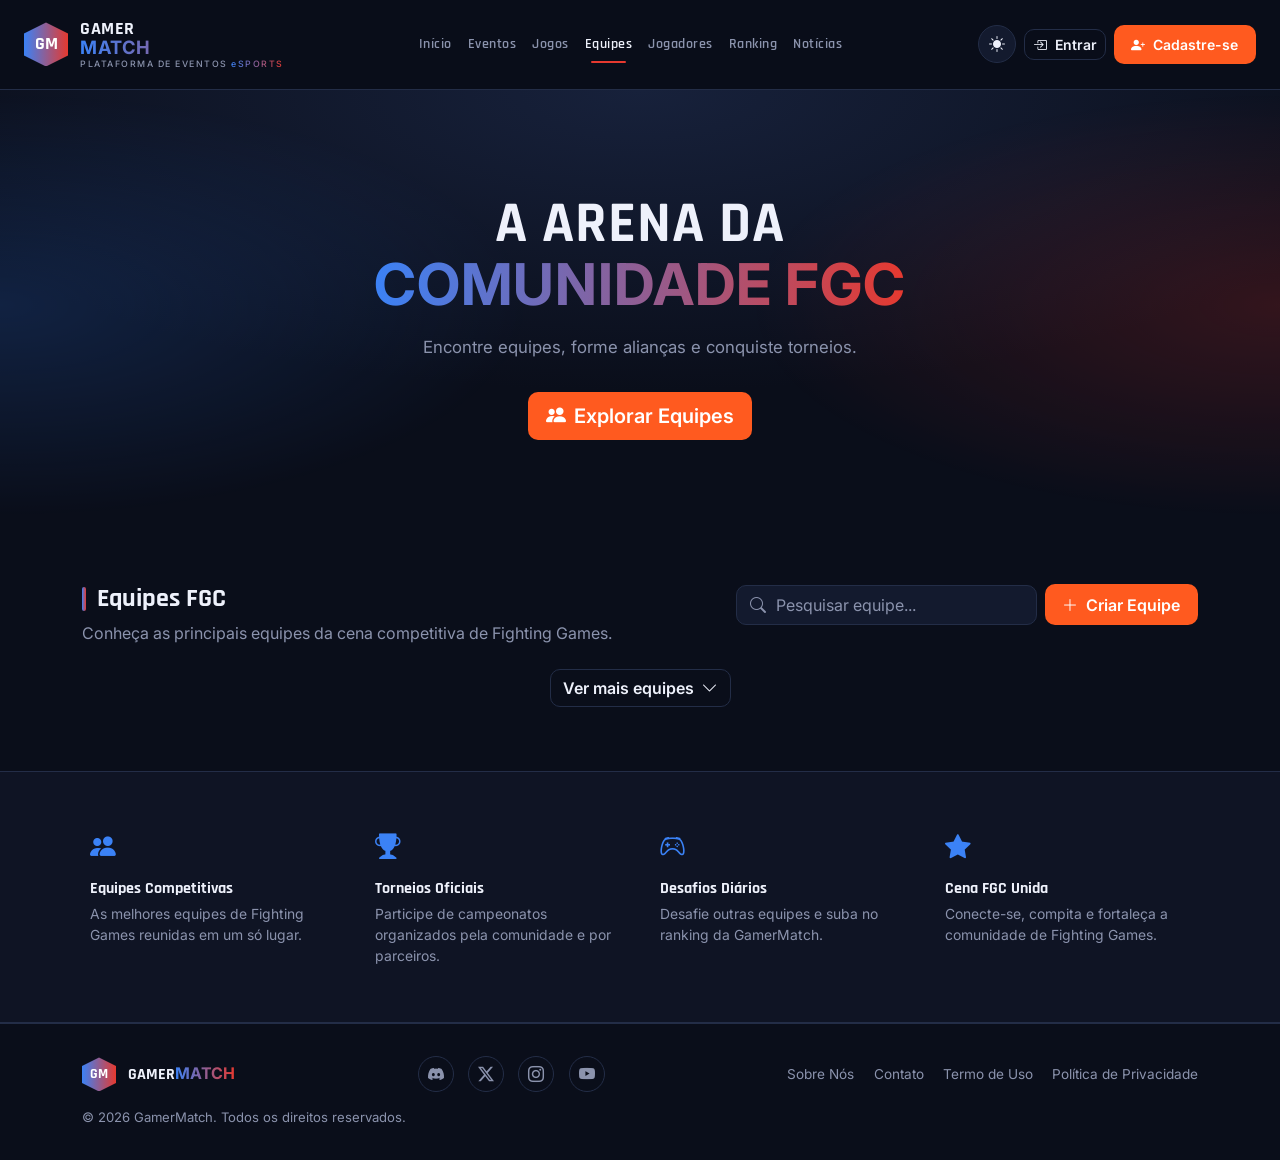
==== index.html @ 7242dcd4 "Segundo Commit" ====
<!DOCTYPE html>
<html lang="en">
<head>
    <meta charset="UTF-8">
    <meta name="viewport" content="width=device-width, initial-scale=1.0">
    <title>GamerMatch</title>
    <!-- Bootstrap 5 -->
    <link href="https://cdn.jsdelivr.net/npm/bootstrap@5.3.3/dist/css/bootstrap.min.css" rel="stylesheet">
    <!-- Bootstrap Icons -->
    <link rel="stylesheet" href="https://cdn.jsdelivr.net/npm/bootstrap-icons@1.11.3/font/bootstrap-icons.css">
    <!-- Google Fonts -->
    <link rel="preconnect" href="https://fonts.googleapis.com">
    <link href="https://fonts.googleapis.com/css2?family=Rajdhani:wght@500;600;700&family=Inter:wght@400;500;600&display=swap" rel="stylesheet">
    <!-- Fonte -->
    <link rel="preconnect" href="https://fonts.googleapis.com">
    <link href="https://fonts.googleapis.com/css2?family=Rajdhani:wght@500;600;700&family=Inter:wght@400;500;600&display=swap" rel="stylesheet">
    <!-- CSS -->
    <link rel="stylesheet" href="css/estilo.css">

</head>
<body>
    
    <!-- ===================== HEADER ===================== -->
  <header class="gm-header">
    <nav class="navbar navbar-expand-lg">
      <div class="container-fluid px-4">

        <a class="navbar-brand gm-brand" href="#">
          <span class="gm-logo">GM</span>
          <span class="gm-brand-text">
            GAMER<span class="text-accent">MATCH</span>
            <small>PLATAFORMA DE EVENTOS <span class="text-accent">eSPORTS</span></small>
          </span>
        </a>

        <button class="navbar-toggler" type="button" data-bs-toggle="collapse" data-bs-target="#gmNav" aria-controls="gmNav" aria-expanded="false" aria-label="Abrir menu">
          <i class="bi bi-list"></i>
        </button>

        <div class="collapse navbar-collapse" id="gmNav">
          <ul class="navbar-nav mx-auto gm-nav">
            <li class="nav-item"><a class="nav-link" href="#inicio">Início</a></li>
            <li class="nav-item"><a class="nav-link" href="#eventos">Eventos</a></li>
            <li class="nav-item"><a class="nav-link" href="#jogos">Jogos</a></li>
            <li class="nav-item"><a class="nav-link active" href="#equipes">Equipes</a></li>
            <li class="nav-item"><a class="nav-link" href="#jogadores">Jogadores</a></li>
            <li class="nav-item"><a class="nav-link" href="#ranking">Ranking</a></li>
            <li class="nav-item"><a class="nav-link" href="#noticias">Notícias</a></li>
          </ul>

          <div class="d-flex align-items-center gap-2 gm-actions">
            <button id="themeToggle" class="btn btn-icon" type="button" title="Alternar tema" aria-label="Alternar tema claro/escuro">
              <i class="bi bi-sun-fill"></i>
            </button>
            <a href="#" class="btn btn-outline-light btn-sm gm-btn-outline">
              <i class="bi bi-box-arrow-in-right"></i> Entrar
            </a>
            <a href="#" class="btn btn-sm gm-btn-primary">
              <i class="bi bi-person-plus-fill"></i> Cadastre-se
            </a>
          </div>
        </div>
      </div>
    </nav>
  </header>

  <!-- ===================== HERO ===================== -->
  <section class="gm-hero" id="inicio">
    <div class="gm-hero-bg">
      <div class="gm-hero-fighter gm-hero-fighter-left"></div>
      <div class="gm-hero-fighter gm-hero-fighter-right"></div>
    </div>
    <div class="container gm-hero-content text-center">
      <h1 class="gm-hero-title">
        A ARENA DA<br>
        <span class="text-accent">COMUNIDADE FGC</span>
      </h1>
      <p class="gm-hero-subtitle">Encontre equipes, forme alianças e conquiste torneios.</p>
      <a href="#equipes" class="btn gm-btn-primary btn-lg">
        <i class="bi bi-people-fill"></i> Explorar Equipes
      </a>
    </div>
  </section>

  <!-- ===================== EQUIPES ===================== -->
  <section class="gm-section" id="equipes">
    <div class="container">
      <div class="d-flex flex-wrap justify-content-between align-items-start gap-3 mb-4">
        <div>
          <h2 class="gm-section-title"><span class="gm-title-bar"></span>Equipes FGC</h2>
          <p class="gm-section-subtitle">Conheça as principais equipes da cena competitiva de Fighting Games.</p>
        </div>

        <div class="d-flex gap-2 gm-toolbar">
          <div class="gm-search">
            <i class="bi bi-search"></i>
            <input type="text" id="teamSearch" class="form-control" placeholder="Pesquisar equipe...">
          </div>
          <button class="btn gm-btn-primary text-nowrap" type="button" data-bs-toggle="modal" data-bs-target="#criarEquipeModal">
            <i class="bi bi-plus-lg"></i> Criar Equipe
          </button>
        </div>
      </div>

      <div class="row g-4" id="teamsGrid">
        <!-- Cards de equipe gerados via JavaScript -->
      </div>

      <div class="text-center mt-4">
        <button class="btn gm-btn-outline" id="verMaisEquipes" type="button">
          Ver mais equipes <i class="bi bi-chevron-down"></i>
        </button>
      </div>
    </div>
  </section>

  <!-- ===================== DESTAQUES ===================== -->
  <section class="gm-features">
    <div class="container">
      <div class="row g-4">
        <div class="col-6 col-lg-3">
          <div class="gm-feature-card">
            <i class="bi bi-people-fill"></i>
            <h3>Equipes Competitivas</h3>
            <p>As melhores equipes de Fighting Games reunidas em um só lugar.</p>
          </div>
        </div>
        <div class="col-6 col-lg-3">
          <div class="gm-feature-card">
            <i class="bi bi-trophy-fill"></i>
            <h3>Torneios Oficiais</h3>
            <p>Participe de campeonatos organizados pela comunidade e por parceiros.</p>
          </div>
        </div>
        <div class="col-6 col-lg-3">
          <div class="gm-feature-card">
            <i class="bi bi-controller"></i>
            <h3>Desafios Diários</h3>
            <p>Desafie outras equipes e suba no ranking da GamerMatch.</p>
          </div>
        </div>
        <div class="col-6 col-lg-3">
          <div class="gm-feature-card">
            <i class="bi bi-star-fill"></i>
            <h3>Cena FGC Unida</h3>
            <p>Conecte-se, compita e fortaleça a comunidade de Fighting Games.</p>
          </div>
        </div>
      </div>
    </div>
  </section>

  <!-- ===================== FOOTER ===================== -->
  <footer class="gm-footer">
    <div class="container d-flex flex-wrap justify-content-between align-items-center gap-3">
      <a class="navbar-brand gm-brand gm-brand-sm" href="#">
        <span class="gm-logo gm-logo-sm">GM</span>
        <span class="gm-brand-text-sm">GAMER<span class="text-accent">MATCH</span></span>
      </a>

      <div class="gm-socials">
        <a href="#" aria-label="Discord"><i class="bi bi-discord"></i></a>
        <a href="#" aria-label="Twitter"><i class="bi bi-twitter-x"></i></a>
        <a href="#" aria-label="Instagram"><i class="bi bi-instagram"></i></a>
        <a href="#" aria-label="YouTube"><i class="bi bi-youtube"></i></a>
      </div>

      <div class="gm-footer-links">
        <a href="#">Sobre Nós</a>
        <a href="#">Contato</a>
        <a href="#">Termo de Uso</a>
        <a href="#">Política de Privacidade</a>
      </div>

      <p class="gm-copy mb-0">&copy; 2026 GamerMatch. Todos os direitos reservados.</p>
    </div>
  </footer>

  <!-- ===================== MODAL: CRIAR EQUIPE ===================== -->
  <div class="modal fade" id="criarEquipeModal" tabindex="-1" aria-hidden="true">
    <div class="modal-dialog modal-dialog-centered">
      <div class="modal-content gm-modal">
        <div class="modal-header">
          <h5 class="modal-title"><i class="bi bi-shield-plus"></i> Criar Equipe</h5>
          <button type="button" class="btn-close btn-close-white" data-bs-dismiss="modal" aria-label="Fechar"></button>
        </div>
        <form id="criarEquipeForm">
          <div class="modal-body">
            <div class="mb-3">
              <label for="nomeEquipe" class="form-label">Nome da equipe</label>
              <input type="text" class="form-control" id="nomeEquipe" required>
            </div>
            <div class="mb-3">
              <label for="paisEquipe" class="form-label">País</label>
              <input type="text" class="form-control" id="paisEquipe" placeholder="Ex: Brasil" required>
            </div>
            <div class="mb-3">
              <label for="siglaEquipe" class="form-label">Sigla (2 a 4 letras)</label>
              <input type="text" class="form-control" id="siglaEquipe" maxlength="4" required>
            </div>
          </div>
          <div class="modal-footer">
            <button type="button" class="btn gm-btn-outline" data-bs-dismiss="modal">Cancelar</button>
            <button type="submit" class="btn gm-btn-primary">Criar equipe</button>
          </div>
        </form>
      </div>
    </div>
  </div>

  <!-- Bootstrap Bundle JS -->
  <script src="https://cdn.jsdelivr.net/npm/bootstrap@5.3.3/dist/js/bootstrap.bundle.min.js"></script>
  <script src="js/script.js"></script>
</body>
</html>


<body>
---- css/estilo.css ----
/* =========================================================
   GAMERMATCH — ESTILO PRINCIPAL
   ========================================================= */


/* ===== Estrutura Principal ===== */

* {
  margin: 0;
  padding: 0;
  box-sizing: border-box;
  font-family: "Inter", sans-serif;
}


/* ===== HTML ===== */

html {
  scroll-behavior: smooth;
}


/* ===== BODY ===== */

body {
  background: #0a0e1a;
  color: #eef1fb;
  min-height: 100vh;
  transition: background-color 0.25s ease, color 0.25s ease;
}


/* ===== LINKS ===== */

a {
  text-decoration: none;
}


/* ===== BOTÕES E INPUTS ===== */

button, input {
  font-family: inherit;
}


/* ===== SELEÇÃO DE TEXTO ===== */

::selection {
  background: #e6392f;
  color: white;
}


/* ===== FOCO DOS ELEMENTOS ===== */

a:focus-visible,
button:focus-visible,
input:focus-visible {
  outline: 2px solid #3b82f6;
  outline-offset: 2px;
}


/* ===== TEXTO COM GRADIENTE ===== */

.text-accent {
  background: linear-gradient(90deg, #3b82f6, #e6392f);
  -webkit-background-clip: text;
  background-clip: text;
  color: transparent;
}


/* =========================================================
   NAVBAR / CABEÇALHO
   ========================================================= */

.gm-header {
  position: sticky;
  top: 0;
  z-index: 1000;

  background: rgba(10, 14, 26, 0.88);

  backdrop-filter: blur(10px);
  -webkit-backdrop-filter: blur(10px);

  border-bottom: 1px solid #232d47;

  transition: background-color 0.25s ease;
}


/* ===== MARCA ===== */

.gm-brand {
  display: flex;
  align-items: center;
  gap: 12px;
}


/* ===== LOGO ===== */

.gm-logo {
  width: 44px;
  height: 44px;
  display: flex;
  align-items: center;
  justify-content: center;
  background: linear-gradient(90deg, #3b82f6, #e6392f);
  color: white;
  font-family: "Rajdhani", "Inter", sans-serif;
  font-size: 1.1rem;
  font-weight: 700;
  clip-path: polygon(50% 0%, 100% 25%, 100% 75%, 50% 100%, 0% 75%, 0% 25%);
}


/* ===== LOGO PEQUENO ===== */

.gm-logo-sm {
  width: 34px;
  height: 34px;
  font-size: 0.9rem;
}


/* ===== NOME DA MARCA ===== */

.gm-brand-text {
  display: flex;
  flex-direction: column;
  line-height: 1;
  color: #eef1fb;
  font-family: "Rajdhani", "Inter", sans-serif;
  font-size: 1.15rem;
  font-weight: 700;
  letter-spacing: 0.5px;
}


/* ===== TEXTO PEQUENO DA MARCA ===== */

.gm-brand-text small {
  margin-top: 4px;
  color: #8b93ad;
  font-family: "Inter", sans-serif;
  font-size: 0.55rem;
  font-weight: 500;
  letter-spacing: 1.5px;
}


/* ===== NOME DA MARCA PEQUENO ===== */

.gm-brand-text-sm {
  color: #eef1fb;
  font-family: "Rajdhani", "Inter", sans-serif;
  font-weight: 700;
}


/* =========================================================
   MENU DE NAVEGAÇÃO
   ========================================================= */

.gm-nav .nav-link {
  position: relative;

  padding: 1.6rem 0.9rem;

  color: #8b93ad;

  font-family: "Rajdhani", "Inter", sans-serif;
  font-size: 0.9rem;
  font-weight: 600;

  letter-spacing: 0.5px;

  transition: color 0.2s ease;
}


/* ===== HOVER DO MENU ===== */

.gm-nav .nav-link:hover {
  color: #eef1fb;
}


/* ===== ITEM ATIVO ===== */

.gm-nav .nav-link.active {
  color: #eef1fb;
}


/* ===== LINHA DO ITEM ATIVO ===== */

.gm-nav .nav-link.active::after {
  content: "";

  position: absolute;

  left: 0.9rem;
  right: 0.9rem;
  bottom: 1.1rem;

  height: 2px;

  background: #e6392f;

  border-radius: 2px;
}


/* =========================================================
   BOTÃO DO MENU MOBILE
   ========================================================= */

.navbar-toggler {
  border: 1px solid #232d47;

  color: #eef1fb;

  padding: 0.45rem 0.65rem;
}

.navbar-toggler:focus {
  box-shadow: none;
}


/* =========================================================
   BOTÕES DO CABEÇALHO
   ========================================================= */

.gm-actions {
  margin-left: 1rem;
}


/* ===== BOTÃO DE TEMA ===== */

.btn-icon {
  width: 38px;
  height: 38px;

  display: inline-flex;
  align-items: center;
  justify-content: center;

  border: 1px solid #232d47;

  background: #131a2e;
  color: #eef1fb;

  border-radius: 50%;

  transition:
    border-color 0.2s ease,
    color 0.2s ease,
    transform 0.2s ease;
}


.btn-icon:hover {
  border-color: #3b82f6;
  color: #3b82f6;

  transform: rotate(10deg);
}


/* ===== BOTÃO PRINCIPAL ===== */

.gm-btn-primary {
  display: inline-flex;
  align-items: center;
  justify-content: center;

  gap: 0.5rem;

  padding: 0.55rem 1.1rem;

  border: none;
  border-radius: 10px;

  background: #ff5a1f;
  color: white;

  font-weight: 600;

  transition:
    filter 0.2s ease,
    transform 0.2s ease,
    box-shadow 0.2s ease;
}


.gm-btn-primary:hover {
  color: white;

  filter: brightness(1.08);

  transform: translateY(-1px);

  box-shadow: 0 5px 15px rgba(255, 90, 31, 0.25);
}


/* ===== BOTÃO OUTLINE ===== */

.gm-btn-outline {
  display: inline-flex;
  align-items: center;
  justify-content: center;

  gap: 0.5rem;

  border: 1px solid #232d47;

  background: transparent;
  color: #eef1fb;

  border-radius: 10px;

  font-weight: 600;

  transition:
    border-color 0.2s ease,
    color 0.2s ease,
    background-color 0.2s ease;
}


.gm-btn-outline:hover {
  border-color: #3b82f6;

  background: rgba(59, 130, 246, 0.08);

  color: #3b82f6;
}


/* =========================================================
   HERO / ÁREA PRINCIPAL
   ========================================================= */

.gm-hero {
  position: relative;

  min-height: 430px;

  display: flex;
  align-items: center;

  overflow: hidden;

  padding: 5.5rem 0 4rem;

  background:
    radial-gradient(
      90% 100% at 50% 0%,
      #17213b 0%,
      #0a0e1a 70%
    );
}


/* ===== FUNDO DO HERO ===== */

.gm-hero-bg {
  position: absolute;
  inset: 0;

  pointer-events: none;
}


/* ===== EFEITOS LATERAIS ===== */

.gm-hero-fighter {
  position: absolute;

  top: 0;
  bottom: 0;

  width: 42%;

  opacity: 0.5;

  filter: saturate(1.1);
}


/* ===== EFEITO AZUL ===== */

.gm-hero-fighter-left {
  left: 0;

  background:
    radial-gradient(
      ellipse at left,
      rgba(59, 130, 246, 0.35),
      transparent 70%
    );
}


/* ===== EFEITO VERMELHO ===== */

.gm-hero-fighter-right {
  right: 0;

  background:
    radial-gradient(
      ellipse at right,
      rgba(230, 57, 47, 0.35),
      transparent 70%
    );
}


/* ===== CONTEÚDO DO HERO ===== */

.gm-hero-content {
  position: relative;
  z-index: 2;

  max-width: 720px;

  margin: 0 auto;
}


/* ===== TÍTULO PRINCIPAL ===== */

.gm-hero-title {
  margin-bottom: 1rem;

  font-family: "Rajdhani", "Inter", sans-serif;
  font-size: clamp(2.2rem, 5vw, 3.6rem);
  font-weight: 700;

  line-height: 1.05;

  letter-spacing: 1px;
}


/* ===== SUBTÍTULO ===== */

.gm-hero-subtitle {
  margin-bottom: 2rem;

  color: #8b93ad;

  font-size: 1.05rem;
}


/* =========================================================
   SEÇÕES
   ========================================================= */

.gm-section {
  padding: 4rem 0;
}


/* ===== TÍTULO DA SEÇÃO ===== */

.gm-section-title {
  display: flex;
  align-items: center;

  gap: 0.7rem;

  margin-bottom: 0.4rem;

  font-family: "Rajdhani", "Inter", sans-serif;
  font-size: 1.6rem;
  font-weight: 700;
}


/* ===== BARRA DO TÍTULO ===== */

.gm-title-bar {
  width: 4px;
  height: 24px;

  display: inline-block;

  background: linear-gradient(90deg, #3b82f6, #e6392f);

  border-radius: 2px;
}


/* ===== SUBTÍTULO DA SEÇÃO ===== */

.gm-section-subtitle {
  margin: 0;

  color: #8b93ad;
}


/* =========================================================
   BARRA DE PESQUISA
   ========================================================= */

.gm-toolbar {
  align-items: center;
}


/* ===== CAMPO DE PESQUISA ===== */

.gm-search {
  position: relative;

  min-width: 240px;
}


/* ===== ÍCONE DA PESQUISA ===== */

.gm-search i {
  position: absolute;

  left: 14px;
  top: 50%;

  transform: translateY(-50%);

  color: #8b93ad;

  pointer-events: none;
}


/* ===== INPUT ===== */

.gm-search input {
  min-height: 40px;

  padding-left: 2.4rem;

  background: #131a2e;

  border: 1px solid #232d47;

  color: #eef1fb;

  border-radius: 10px;

  transition:
    border-color 0.2s ease,
    box-shadow 0.2s ease,
    background-color 0.2s ease;
}


/* ===== PLACEHOLDER ===== */

.gm-search input::placeholder {
  color: #8b93ad;
}


/* ===== INPUT ATIVO ===== */

.gm-search input:focus {
  background: #131a2e;

  color: #eef1fb;

  border-color: #3b82f6;

  box-shadow:
    0 0 0 3px rgba(59, 130, 246, 0.2);

  outline: none;
}


/* =========================================================
   CARDS DAS EQUIPES
   ========================================================= */

.gm-team-card {
  height: 100%;

  padding: 1.6rem 1.2rem;

  background: #131a2e;

  border: 1px solid #232d47;

  border-radius: 16px;

  text-align: center;

  transition:
    transform 0.2s ease,
    border-color 0.2s ease,
    box-shadow 0.2s ease;
}


/* ===== EFEITO HOVER ===== */

.gm-team-card:hover {
  transform: translateY(-4px);

  border-color: #3b82f6;

  box-shadow: 0 10px 30px rgba(0, 0, 0, 0.35);
}


/* =========================================================
   EMBLEMA DA EQUIPE
   ========================================================= */

.gm-team-badge {
  width: 84px;
  height: 84px;

  display: flex;
  align-items: center;
  justify-content: center;

  margin: 0 auto 1rem;

  background: #1a2238;

  border: 1px solid #232d47;

  border-radius: 50%;

  font-family: "Rajdhani", "Inter", sans-serif;
  font-size: 1.7rem;
  font-weight: 700;

  transition:
    border-color 0.2s ease,
    transform 0.2s ease;
}


/* ===== HOVER DO EMBLEMA ===== */

.gm-team-card:hover .gm-team-badge {
  border-color: #3b82f6;

  transform: scale(1.04);
}


/* =========================================================
   INFORMAÇÕES DAS EQUIPES
   ========================================================= */


/* ===== NOME ===== */

.gm-team-name {
  min-height: 2.5em;

  display: flex;
  align-items: center;
  justify-content: center;

  margin-bottom: 0.35rem;

  font-family: "Rajdhani", "Inter", sans-serif;
  font-size: 1.05rem;
  font-weight: 700;
}


/* ===== PAÍS ===== */

.gm-team-country {
  display: flex;
  align-items: center;
  justify-content: center;

  gap: 0.4rem;

  margin-bottom: 0.5rem;

  color: #8b93ad;

  font-size: 0.82rem;
}


/* ===== JOGADORES ===== */

.gm-team-players {
  display: flex;
  align-items: center;
  justify-content: center;

  gap: 0.4rem;

  margin-bottom: 1.1rem;

  color: #8b93ad;

  font-size: 0.82rem;
}


/* ===== BOTÃO DO CARD ===== */

.gm-team-card .gm-btn-outline {
  width: 100%;

  justify-content: center;

  padding: 0.5rem 0.9rem;

  font-size: 0.85rem;
}


/* ===== CARD ESCONDIDO ===== */

.gm-team-card.gm-hidden {
  display: none;
}


/* =========================================================
   DESTAQUES / FEATURES
   ========================================================= */

.gm-features {
  padding: 3rem 0;

  background: #0f1424;

  border-top: 1px solid #232d47;
  border-bottom: 1px solid #232d47;
}


/* ===== CARD DE DESTAQUE ===== */

.gm-feature-card {
  height: 100%;

  padding: 0.5rem;
}


/* ===== ÍCONE ===== */

.gm-feature-card i {
  display: block;

  margin-bottom: 0.8rem;

  color: #3b82f6;

  font-size: 1.6rem;
}


/* ===== TÍTULO ===== */

.gm-feature-card h3 {
  margin-bottom: 0.35rem;

  font-family: "Rajdhani", "Inter", sans-serif;
  font-size: 1rem;
  font-weight: 700;
}


/* ===== TEXTO ===== */

.gm-feature-card p {
  margin: 0;

  color: #8b93ad;

  font-size: 0.87rem;

  line-height: 1.5;
}


/* =========================================================
   FOOTER / RODAPÉ
   ========================================================= */

.gm-footer {
  padding: 2rem 0;

  background: #0a0e1a;

  border-top: 1px solid #232d47;
}


/* ===== REDES SOCIAIS ===== */

.gm-socials {
  display: flex;

  gap: 0.9rem;
}


.gm-socials a {
  width: 36px;
  height: 36px;

  display: flex;
  align-items: center;
  justify-content: center;

  border: 1px solid #232d47;

  border-radius: 50%;

  color: #8b93ad;

  transition:
    color 0.2s ease,
    border-color 0.2s ease,
    transform 0.2s ease;
}


.gm-socials a:hover {
  color: #3b82f6;

  border-color: #3b82f6;

  transform: translateY(-2px);
}


/* ===== LINKS DO FOOTER ===== */

.gm-footer-links {
  display: flex;

  flex-wrap: wrap;

  gap: 1.2rem;
}


.gm-footer-links a {
  color: #8b93ad;

  font-size: 0.85rem;

  transition: color 0.2s ease;
}


.gm-footer-links a:hover {
  color: #eef1fb;
}


/* ===== COPYRIGHT ===== */

.gm-copy {
  color: #8b93ad;

  font-size: 0.82rem;
}


/* =========================================================
   MODAL
   ========================================================= */

.gm-modal {
  background: #131a2e;

  color: #eef1fb;

  border: 1px solid #232d47;

  border-radius: 16px;

  box-shadow: 0 10px 30px rgba(0, 0, 0, 0.35);
}


/* ===== CABEÇALHO E RODAPÉ DO MODAL ===== */

.gm-modal .modal-header,
.gm-modal .modal-footer {
  border-color: #232d47;
}


/* ===== TÍTULO DO MODAL ===== */

.gm-modal .modal-title {
  font-family: "Rajdhani", "Inter", sans-serif;

  font-weight: 700;
}


/* ===== ÍCONE DO TÍTULO ===== */

.gm-modal .modal-title i {
  margin-right: 0.4rem;

  color: #ff5a1f;
}


/* ===== CAMPOS DO FORMULÁRIO ===== */

.gm-modal .form-control {
  background: #1a2238;

  border: 1px solid #232d47;

  color: #eef1fb;

  border-radius: 10px;
}


/* ===== PLACEHOLDER DO MODAL ===== */

.gm-modal .form-control::placeholder {
  color: #8b93ad;
}


/* ===== CAMPO SELECIONADO ===== */

.gm-modal .form-control:focus {
  background: #1a2238;

  color: #eef1fb;

  border-color: #3b82f6;

  box-shadow:
    0 0 0 3px rgba(59, 130, 246, 0.2);

  outline: none;
}


/* ===== LABELS ===== */

.gm-modal .form-label {
  color: #eef1fb;

  font-weight: 600;
}


/* =========================================================
   RESPONSIVIDADE — TABLETS
   ========================================================= */

@media (max-width: 991.98px) {

  /* ===== MENU ===== */

  .gm-nav {
    padding: 1rem 0;

    text-align: center;
  }


  .gm-nav .nav-link {
    padding: 0.75rem;
  }


  .gm-nav .nav-link.active::after {
    left: 35%;
    right: 35%;
    bottom: 0.3rem;
  }


  /* ===== BOTÕES DO CABEÇALHO ===== */

  .gm-actions {
    margin: 1rem 0 0;

    justify-content: center;
  }


  /* ===== PESQUISA ===== */

  .gm-toolbar {
    width: 100%;

    flex-direction: column;

    align-items: stretch !important;
  }


  .gm-search {
    width: 100%;

    min-width: 0;
  }


  .gm-toolbar .gm-btn-primary {
    width: 100%;
  }
}


/* =========================================================
   RESPONSIVIDADE — CELULARES
   ========================================================= */

@media (max-width: 575.98px) {

  /* ===== MARCA ===== */

  .gm-brand-text {
    font-size: 1rem;
  }


  .gm-brand-text small {
    font-size: 0.48rem;
  }


  /* ===== HERO ===== */

  .gm-hero {
    min-height: 380px;

    padding: 4rem 1rem 3rem;
  }


  .gm-hero-title {
    font-size: 2.2rem;
  }


  .gm-hero-subtitle {
    font-size: 0.95rem;
  }


  /* ===== SEÇÃO ===== */

  .gm-section {
    padding: 3rem 0;
  }


  .gm-section-title {
    font-size: 1.45rem;
  }


  /* ===== CARDS ===== */

  .gm-team-card {
    padding: 1.4rem 1rem;
  }


  /* ===== DESTAQUES ===== */

  .gm-features {
    padding: 2.5rem 0;
  }


  .gm-feature-card {
    text-align: center;
  }


  /* ===== FOOTER ===== */

  .gm-footer .container {
    flex-direction: column;

    text-align: center;
  }


  .gm-footer-links {
    justify-content: center;
  }


  .gm-socials {
    justify-content: center;
  }
}


/* =========================================================
   TELAS MUITO PEQUENAS
   ========================================================= */

@media (max-width: 400px) {

  .gm-logo {
    width: 38px;
    height: 38px;
  }


  .gm-brand-text {
    font-size: 0.9rem;
  }


  .gm-brand-text small {
    display: none;
  }


  .gm-hero-title {
    font-size: 2rem;
  }
}


/* =========================================================
   MOVIMENTAÇÃO REDUZIDA
   ========================================================= */

@media (prefers-reduced-motion: reduce) {

  * {
    animation: none !important;
    transition: none !important;
  }
}
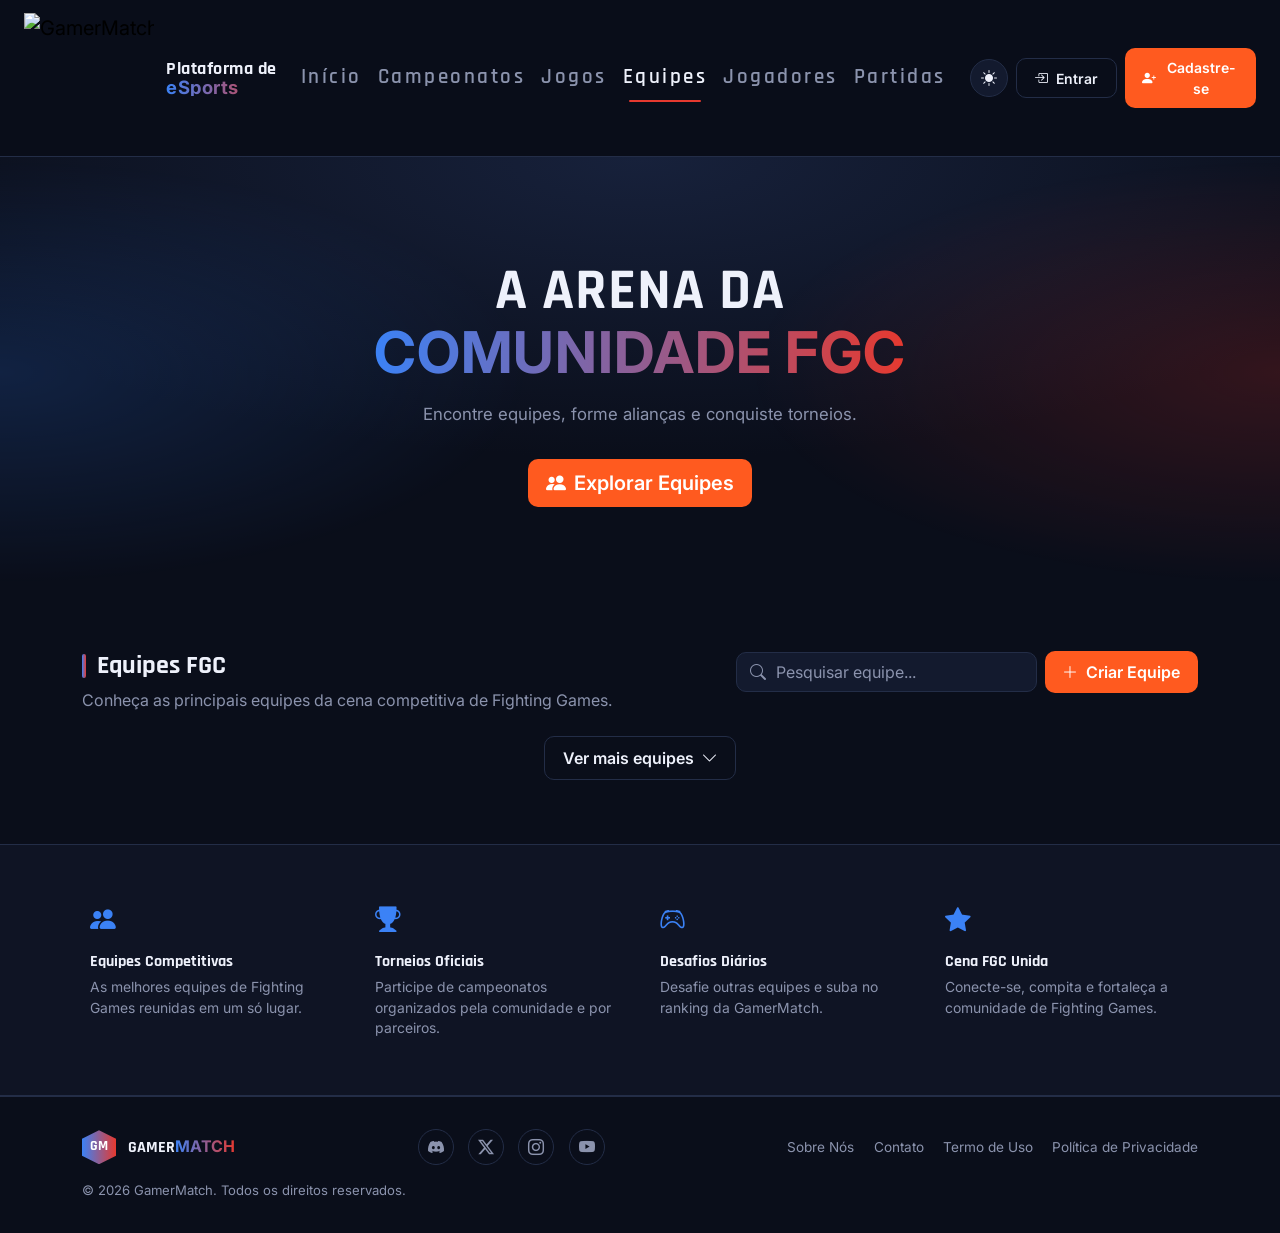
==== commit be6ecb42: "Segundo Commit" ====
--- a/index.html
+++ b/index.html
@@ -26,11 +26,8 @@
       <div class="container-fluid px-4">
 
         <a class="navbar-brand gm-brand" href="#">
-          <span class="gm-logo">GM</span>
-          <span class="gm-brand-text">
-            GAMER<span class="text-accent">MATCH</span>
-            <small>PLATAFORMA DE EVENTOS <span class="text-accent">eSPORTS</span></small>
-          </span>
+          <img src="imagens/logo.png" alt="GamerMatch" class="gm-logo-img">
+          <span class="gm-brand-text">Plataforma de<span class="text-accent">eSports</span>
         </a>
 
         <button class="navbar-toggler" type="button" data-bs-toggle="collapse" data-bs-target="#gmNav" aria-controls="gmNav" aria-expanded="false" aria-label="Abrir menu">
@@ -40,22 +37,21 @@
         <div class="collapse navbar-collapse" id="gmNav">
           <ul class="navbar-nav mx-auto gm-nav">
             <li class="nav-item"><a class="nav-link" href="#inicio">Início</a></li>
-            <li class="nav-item"><a class="nav-link" href="#eventos">Eventos</a></li>
+            <li class="nav-item"><a class="nav-link" href="#campeonatos">Campeonatos</a></li>
             <li class="nav-item"><a class="nav-link" href="#jogos">Jogos</a></li>
             <li class="nav-item"><a class="nav-link active" href="#equipes">Equipes</a></li>
             <li class="nav-item"><a class="nav-link" href="#jogadores">Jogadores</a></li>
-            <li class="nav-item"><a class="nav-link" href="#ranking">Ranking</a></li>
-            <li class="nav-item"><a class="nav-link" href="#noticias">Notícias</a></li>
+            <li class="nav-item"><a class="nav-link" href="#partidas">Partidas</a></li>
           </ul>
 
           <div class="d-flex align-items-center gap-2 gm-actions">
             <button id="themeToggle" class="btn btn-icon" type="button" title="Alternar tema" aria-label="Alternar tema claro/escuro">
               <i class="bi bi-sun-fill"></i>
             </button>
-            <a href="#" class="btn btn-outline-light btn-sm gm-btn-outline">
+            <a href="login.html" class="btn btn-outline-light btn-sm gm-btn-outline">
               <i class="bi bi-box-arrow-in-right"></i> Entrar
             </a>
-            <a href="#" class="btn btn-sm gm-btn-primary">
+            <a href="cadastrar.html" class="btn btn-sm gm-btn-primary">
               <i class="bi bi-person-plus-fill"></i> Cadastre-se
             </a>
           </div>
--- a/css/estilo.css
+++ b/css/estilo.css
@@ -54,9 +54,7 @@
 
 /* ===== FOCO DOS ELEMENTOS ===== */
 
-a:focus-visible,
-button:focus-visible,
-input:focus-visible {
+a:focus-visible, button:focus-visible, input:focus-visible {
   outline: 2px solid #3b82f6;
   outline-offset: 2px;
 }
@@ -80,14 +78,10 @@
   position: sticky;
   top: 0;
   z-index: 1000;
-
   background: rgba(10, 14, 26, 0.88);
-
   backdrop-filter: blur(10px);
   -webkit-backdrop-filter: blur(10px);
-
   border-bottom: 1px solid #232d47;
-
   transition: background-color 0.25s ease;
 }
 
@@ -117,6 +111,15 @@
   clip-path: polygon(50% 0%, 100% 25%, 100% 75%, 50% 100%, 0% 75%, 0% 25%);
 }
 
+/* ===== LOGO EM IMAGEM ===== */
+
+.gm-logo-img {
+    width: 130px;
+    height: 130px;
+    object-fit: contain;
+    display: block;
+}
+
 
 /* ===== LOGO PEQUENO ===== */
 
@@ -168,17 +171,12 @@
 
 .gm-nav .nav-link {
   position: relative;
-
   padding: 1.6rem 0.9rem;
-
   color: #8b93ad;
-
   font-family: "Rajdhani", "Inter", sans-serif;
-  font-size: 0.9rem;
+  font-size: 1.3rem;
   font-weight: 600;
-
-  letter-spacing: 0.5px;
-
+  letter-spacing: 2.5px;
   transition: color 0.2s ease;
 }
 
@@ -201,17 +199,12 @@
 
 .gm-nav .nav-link.active::after {
   content: "";
-
   position: absolute;
-
   left: 0.9rem;
   right: 0.9rem;
   bottom: 1.1rem;
-
   height: 2px;
-
   background: #e6392f;
-
   border-radius: 2px;
 }
 
@@ -222,9 +215,7 @@
 
 .navbar-toggler {
   border: 1px solid #232d47;
-
   color: #eef1fb;
-
   padding: 0.45rem 0.65rem;
 }
 
@@ -247,29 +238,20 @@
 .btn-icon {
   width: 38px;
   height: 38px;
-
   display: inline-flex;
   align-items: center;
   justify-content: center;
-
   border: 1px solid #232d47;
-
   background: #131a2e;
   color: #eef1fb;
-
   border-radius: 50%;
-
-  transition:
-    border-color 0.2s ease,
-    color 0.2s ease,
-    transform 0.2s ease;
+  transition: border-color 0.2s ease, color 0.2s ease, transform 0.2s ease;
 }
 
 
 .btn-icon:hover {
   border-color: #3b82f6;
   color: #3b82f6;
-
   transform: rotate(10deg);
 }
 
@@ -280,33 +262,21 @@
   display: inline-flex;
   align-items: center;
   justify-content: center;
-
   gap: 0.5rem;
-
   padding: 0.55rem 1.1rem;
-
   border: none;
   border-radius: 10px;
-
   background: #ff5a1f;
   color: white;
-
   font-weight: 600;
-
-  transition:
-    filter 0.2s ease,
-    transform 0.2s ease,
-    box-shadow 0.2s ease;
+  transition: filter 0.2s ease, transform 0.2s ease, box-shadow 0.2s ease;
 }
 
 
 .gm-btn-primary:hover {
   color: white;
-
   filter: brightness(1.08);
-
   transform: translateY(-1px);
-
   box-shadow: 0 5px 15px rgba(255, 90, 31, 0.25);
 }
 
@@ -317,30 +287,20 @@
   display: inline-flex;
   align-items: center;
   justify-content: center;
-
   gap: 0.5rem;
-
+  padding: 0.55rem 1.1rem;
   border: 1px solid #232d47;
-
   background: transparent;
   color: #eef1fb;
-
   border-radius: 10px;
-
   font-weight: 600;
-
-  transition:
-    border-color 0.2s ease,
-    color 0.2s ease,
-    background-color 0.2s ease;
+  transition: border-color 0.2s ease, color 0.2s ease, background-color 0.2s ease;
 }
 
 
 .gm-btn-outline:hover {
   border-color: #3b82f6;
-
   background: rgba(59, 130, 246, 0.08);
-
   color: #3b82f6;
 }
 
@@ -351,16 +311,11 @@
 
 .gm-hero {
   position: relative;
-
   min-height: 430px;
-
   display: flex;
   align-items: center;
-
   overflow: hidden;
-
   padding: 5.5rem 0 4rem;
-
   background:
     radial-gradient(
       90% 100% at 50% 0%,
@@ -375,7 +330,6 @@
 .gm-hero-bg {
   position: absolute;
   inset: 0;
-
   pointer-events: none;
 }
 
@@ -384,14 +338,10 @@
 
 .gm-hero-fighter {
   position: absolute;
-
   top: 0;
   bottom: 0;
-
   width: 42%;
-
   opacity: 0.5;
-
   filter: saturate(1.1);
 }
 
@@ -400,7 +350,6 @@
 
 .gm-hero-fighter-left {
   left: 0;
-
   background:
     radial-gradient(
       ellipse at left,
@@ -414,7 +363,6 @@
 
 .gm-hero-fighter-right {
   right: 0;
-
   background:
     radial-gradient(
       ellipse at right,
@@ -429,9 +377,7 @@
 .gm-hero-content {
   position: relative;
   z-index: 2;
-
   max-width: 720px;
-
   margin: 0 auto;
 }
 
@@ -440,13 +386,10 @@
 
 .gm-hero-title {
   margin-bottom: 1rem;
-
   font-family: "Rajdhani", "Inter", sans-serif;
   font-size: clamp(2.2rem, 5vw, 3.6rem);
   font-weight: 700;
-
   line-height: 1.05;
-
   letter-spacing: 1px;
 }
 
@@ -455,9 +398,7 @@
 
 .gm-hero-subtitle {
   margin-bottom: 2rem;
-
   color: #8b93ad;
-
   font-size: 1.05rem;
 }
 
@@ -476,11 +417,8 @@
 .gm-section-title {
   display: flex;
   align-items: center;
-
   gap: 0.7rem;
-
   margin-bottom: 0.4rem;
-
   font-family: "Rajdhani", "Inter", sans-serif;
   font-size: 1.6rem;
   font-weight: 700;
@@ -492,11 +430,8 @@
 .gm-title-bar {
   width: 4px;
   height: 24px;
-
   display: inline-block;
-
   background: linear-gradient(90deg, #3b82f6, #e6392f);
-
   border-radius: 2px;
 }
 
@@ -505,7 +440,6 @@
 
 .gm-section-subtitle {
   margin: 0;
-
   color: #8b93ad;
 }
 
@@ -523,7 +457,6 @@
 
 .gm-search {
   position: relative;
-
   min-width: 240px;
 }
 
@@ -532,14 +465,10 @@
 
 .gm-search i {
   position: absolute;
-
   left: 14px;
   top: 50%;
-
   transform: translateY(-50%);
-
   color: #8b93ad;
-
   pointer-events: none;
 }
 
@@ -548,17 +477,11 @@
 
 .gm-search input {
   min-height: 40px;
-
   padding-left: 2.4rem;
-
   background: #131a2e;
-
   border: 1px solid #232d47;
-
   color: #eef1fb;
-
   border-radius: 10px;
-
   transition:
     border-color 0.2s ease,
     box-shadow 0.2s ease,
@@ -577,14 +500,10 @@
 
 .gm-search input:focus {
   background: #131a2e;
-
   color: #eef1fb;
-
   border-color: #3b82f6;
-
   box-shadow:
     0 0 0 3px rgba(59, 130, 246, 0.2);
-
   outline: none;
 }
 
@@ -595,17 +514,11 @@
 
 .gm-team-card {
   height: 100%;
-
   padding: 1.6rem 1.2rem;
-
   background: #131a2e;
-
   border: 1px solid #232d47;
-
   border-radius: 16px;
-
   text-align: center;
-
   transition:
     transform 0.2s ease,
     border-color 0.2s ease,
@@ -617,9 +530,7 @@
 
 .gm-team-card:hover {
   transform: translateY(-4px);
-
   border-color: #3b82f6;
-
   box-shadow: 0 10px 30px rgba(0, 0, 0, 0.35);
 }
 
@@ -631,23 +542,16 @@
 .gm-team-badge {
   width: 84px;
   height: 84px;
-
   display: flex;
   align-items: center;
   justify-content: center;
-
   margin: 0 auto 1rem;
-
   background: #1a2238;
-
   border: 1px solid #232d47;
-
   border-radius: 50%;
-
   font-family: "Rajdhani", "Inter", sans-serif;
   font-size: 1.7rem;
   font-weight: 700;
-
   transition:
     border-color 0.2s ease,
     transform 0.2s ease;
@@ -658,7 +562,6 @@
 
 .gm-team-card:hover .gm-team-badge {
   border-color: #3b82f6;
-
   transform: scale(1.04);
 }
 
@@ -672,13 +575,10 @@
 
 .gm-team-name {
   min-height: 2.5em;
-
   display: flex;
   align-items: center;
   justify-content: center;
-
   margin-bottom: 0.35rem;
-
   font-family: "Rajdhani", "Inter", sans-serif;
   font-size: 1.05rem;
   font-weight: 700;
@@ -691,13 +591,9 @@
   display: flex;
   align-items: center;
   justify-content: center;
-
   gap: 0.4rem;
-
   margin-bottom: 0.5rem;
-
   color: #8b93ad;
-
   font-size: 0.82rem;
 }
 
@@ -708,13 +604,9 @@
   display: flex;
   align-items: center;
   justify-content: center;
-
   gap: 0.4rem;
-
   margin-bottom: 1.1rem;
-
   color: #8b93ad;
-
   font-size: 0.82rem;
 }
 
@@ -723,11 +615,8 @@
 
 .gm-team-card .gm-btn-outline {
   width: 100%;
-
   justify-content: center;
-
   padding: 0.5rem 0.9rem;
-
   font-size: 0.85rem;
 }
 
@@ -745,9 +634,7 @@
 
 .gm-features {
   padding: 3rem 0;
-
   background: #0f1424;
-
   border-top: 1px solid #232d47;
   border-bottom: 1px solid #232d47;
 }
@@ -757,7 +644,6 @@
 
 .gm-feature-card {
   height: 100%;
-
   padding: 0.5rem;
 }
 
@@ -766,11 +652,8 @@
 
 .gm-feature-card i {
   display: block;
-
   margin-bottom: 0.8rem;
-
   color: #3b82f6;
-
   font-size: 1.6rem;
 }
 
@@ -779,7 +662,6 @@
 
 .gm-feature-card h3 {
   margin-bottom: 0.35rem;
-
   font-family: "Rajdhani", "Inter", sans-serif;
   font-size: 1rem;
   font-weight: 700;
@@ -790,11 +672,8 @@
 
 .gm-feature-card p {
   margin: 0;
-
   color: #8b93ad;
-
   font-size: 0.87rem;
-
   line-height: 1.5;
 }
 
@@ -805,9 +684,7 @@
 
 .gm-footer {
   padding: 2rem 0;
-
   background: #0a0e1a;
-
   border-top: 1px solid #232d47;
 }
 
@@ -816,7 +693,6 @@
 
 .gm-socials {
   display: flex;
-
   gap: 0.9rem;
 }
 
@@ -824,17 +700,12 @@
 .gm-socials a {
   width: 36px;
   height: 36px;
-
   display: flex;
   align-items: center;
   justify-content: center;
-
   border: 1px solid #232d47;
-
   border-radius: 50%;
-
   color: #8b93ad;
-
   transition:
     color 0.2s ease,
     border-color 0.2s ease,
@@ -844,9 +715,7 @@
 
 .gm-socials a:hover {
   color: #3b82f6;
-
   border-color: #3b82f6;
-
   transform: translateY(-2px);
 }
 
@@ -855,18 +724,14 @@
 
 .gm-footer-links {
   display: flex;
-
   flex-wrap: wrap;
-
   gap: 1.2rem;
 }
 
 
 .gm-footer-links a {
   color: #8b93ad;
-
   font-size: 0.85rem;
-
   transition: color 0.2s ease;
 }
 
@@ -880,7 +745,6 @@
 
 .gm-copy {
   color: #8b93ad;
-
   font-size: 0.82rem;
 }
 
@@ -891,13 +755,9 @@
 
 .gm-modal {
   background: #131a2e;
-
   color: #eef1fb;
-
   border: 1px solid #232d47;
-
   border-radius: 16px;
-
   box-shadow: 0 10px 30px rgba(0, 0, 0, 0.35);
 }
 
@@ -914,7 +774,6 @@
 
 .gm-modal .modal-title {
   font-family: "Rajdhani", "Inter", sans-serif;
-
   font-weight: 700;
 }
 
@@ -923,7 +782,6 @@
 
 .gm-modal .modal-title i {
   margin-right: 0.4rem;
-
   color: #ff5a1f;
 }
 
@@ -932,11 +790,8 @@
 
 .gm-modal .form-control {
   background: #1a2238;
-
   border: 1px solid #232d47;
-
   color: #eef1fb;
-
   border-radius: 10px;
 }
 
@@ -952,14 +807,9 @@
 
 .gm-modal .form-control:focus {
   background: #1a2238;
-
   color: #eef1fb;
-
   border-color: #3b82f6;
-
-  box-shadow:
-    0 0 0 3px rgba(59, 130, 246, 0.2);
-
+  box-shadow: 0 0 0 3px rgba(59, 130, 246, 0.2);
   outline: none;
 }
 
@@ -968,7 +818,6 @@
 
 .gm-modal .form-label {
   color: #eef1fb;
-
   font-weight: 600;
 }
 
@@ -983,7 +832,6 @@
 
   .gm-nav {
     padding: 1rem 0;
-
     text-align: center;
   }
 
@@ -1004,7 +852,6 @@
 
   .gm-actions {
     margin: 1rem 0 0;
-
     justify-content: center;
   }
 
@@ -1013,16 +860,13 @@
 
   .gm-toolbar {
     width: 100%;
-
     flex-direction: column;
-
     align-items: stretch !important;
   }
 
 
   .gm-search {
     width: 100%;
-
     min-width: 0;
   }
 
@@ -1160,3 +1004,697 @@
     transition: none !important;
   }
 }
+
+/* =========================================================
+   TELA DE LOGIN
+========================================================= */
+
+.gm-login {
+    min-height: 100vh;
+    background: radial-gradient(70% 70% at 50% 0%,#17213b 0%, #0a0e1a 70%);
+    color: #eef1fb;
+}
+
+/* ===== CARD DE LOGIN ===== */
+
+.gm-login-card {
+    padding: 2.5rem;
+    background: rgba(19, 26, 46, 0.95);
+    border: 1px solid #232d47;
+    border-radius: 20px;
+    box-shadow:
+        0 20px 50px rgba(0, 0, 0, 0.45);
+}
+
+/* ===== LOGO ===== */
+
+.gm-login-logo {
+    width: 64px;
+    height: 64px;
+    display: flex;
+    align-items: center;
+    justify-content: center;
+    margin: 0 auto;
+    background: linear-gradient(90deg, #3b82f6, #e6392f);
+    color: #ffffff;
+    font-family: "Rajdhani", "Inter", sans-serif;
+    font-size: 1.4rem;
+    font-weight: 700;
+    clip-path: polygon(50% 0%, 100% 25%, 100% 75%, 50% 100%, 0% 75%, 0% 25%);
+    text-decoration: none;
+    transition: transform 0.2s ease, filter 0.2s ease;
+}
+
+.gm-login-logo:hover {
+    color: #ffffff;
+    transform: scale(1.05);
+    filter: brightness(1.08);
+}
+
+/* ===== TÍTULO ===== */
+
+.gm-login-title {
+    margin-bottom: 0.4rem;
+    color: #eef1fb;
+    font-family: "Rajdhani", "Inter", sans-serif;
+    font-size: 1.8rem;
+    font-weight: 700;
+    letter-spacing: 1px;
+}
+
+.gm-login-title span {
+    color: #3b82f6;
+}
+
+/* ===== SUBTÍTULO ===== */
+
+.gm-login-subtitle {
+    margin: 0;
+    color: #8b93ad;
+    font-size: 0.9rem;
+}
+
+/* ===== LABELS ===== */
+
+.gm-login-card .form-label {
+    margin-bottom: 0.45rem;
+    color: #eef1fb;
+    font-size: 0.9rem;
+    font-weight: 600;
+}
+
+/* ===== INPUTS ===== */
+
+.gm-input {
+    min-height: 46px;
+    padding: 0.7rem 0.9rem;
+    background: #1a2238;
+    border: 1px solid #232d47;
+    color: #eef1fb;
+    border-radius: 10px;
+    transition: border-color 0.2s ease, box-shadow 0.2s ease, background-color 0.2s ease;
+}
+
+.gm-input::placeholder {
+    color: #8b93ad;
+}
+
+.gm-input:focus {
+    background: #1a2238;
+    color: #eef1fb;
+    border-color: #3b82f6;
+    box-shadow: 0 0 0 3px rgba(59, 130, 246, 0.2);
+    outline: none;
+}
+
+/* ===== CHECKBOX ===== */
+
+.gm-login-card .form-check-input {
+    background-color: #1a2238;
+    border-color: #232d47;
+}
+
+.gm-login-card .form-check-input:checked {
+    background-color: #3b82f6;
+    border-color: #3b82f6;
+}
+
+.gm-login-card .form-check-label {
+    color: #8b93ad;
+    font-size: 0.82rem;
+}
+
+/* ===== LINKS ===== */
+
+.gm-login-link {
+    color: #3b82f6;
+
+    font-size: 0.85rem;
+    font-weight: 600;
+
+    text-decoration: none;
+
+    transition: color 0.2s ease;
+}
+
+.gm-login-link:hover {
+    color: #eef1fb;
+}
+
+/* ===== BOTÃO ENTRAR ===== */
+
+.gm-login-button {
+    min-height: 46px;
+
+    border-radius: 10px;
+
+    font-family: "Rajdhani", "Inter", sans-serif;
+    font-size: 1rem;
+    font-weight: 700;
+    letter-spacing: 0.5px;
+}
+
+/* ===== TEXTO DE CADASTRO ===== */
+
+.gm-login-register {
+    margin: 0;
+
+    color: #8b93ad;
+    font-size: 0.85rem;
+}
+
+/* ===== VOLTAR ===== */
+
+.gm-back-link {
+    color: #8b93ad;
+
+    font-size: 0.8rem;
+
+    text-decoration: none;
+
+    transition: color 0.2s ease;
+}
+
+.gm-back-link:hover {
+    color: #eef1fb;
+}
+
+/* =========================================================
+   RESPONSIVIDADE — LOGIN
+========================================================= */
+
+@media (max-width: 575.98px) {
+
+    .gm-login-card {
+        padding: 2rem 1.4rem;
+        border-radius: 16px;
+    }
+
+    .gm-login-title {
+        font-size: 1.6rem;
+    }
+
+    .gm-login-subtitle {
+        font-size: 0.85rem;
+    }
+
+}
+
+
+/* =========================================================
+   ÁREA DO USUÁRIO
+========================================================= */
+
+/* ===== HERO DO USUÁRIO ===== */
+
+.gm-user-hero {
+    position: relative;
+    padding: 4.5rem 0;
+    overflow: hidden;
+
+    background:
+        radial-gradient(
+            90% 120% at 50% 0%,
+            #17213b 0%,
+            #0a0e1a 70%
+        );
+
+    border-bottom: 1px solid #232d47;
+}
+
+.gm-user-hero::before {
+    content: "";
+    position: absolute;
+    top: 0;
+    left: 0;
+
+    width: 40%;
+    height: 100%;
+
+    background:
+        radial-gradient(
+            ellipse at left,
+            rgba(59, 130, 246, 0.18),
+            transparent 70%
+        );
+
+    pointer-events: none;
+}
+
+.gm-user-hero::after {
+    content: "";
+    position: absolute;
+    top: 0;
+    right: 0;
+
+    width: 40%;
+    height: 100%;
+
+    background:
+        radial-gradient(
+            ellipse at right,
+            rgba(230, 57, 47, 0.18),
+            transparent 70%
+        );
+
+    pointer-events: none;
+}
+
+/* ===== TEXTO SUPERIOR ===== */
+
+.gm-user-overline {
+    position: relative;
+    z-index: 1;
+
+    margin-bottom: 0.5rem;
+
+    color: #3b82f6;
+
+    font-family: "Rajdhani", "Inter", sans-serif;
+    font-size: 0.85rem;
+    font-weight: 700;
+
+    letter-spacing: 2px;
+}
+
+/* ===== TÍTULO ===== */
+
+.gm-user-title {
+    position: relative;
+    z-index: 1;
+
+    margin-bottom: 0.8rem;
+
+    color: #eef1fb;
+
+    font-family: "Rajdhani", "Inter", sans-serif;
+    font-size: clamp(2.2rem, 5vw, 3.5rem);
+    font-weight: 700;
+
+    line-height: 1.05;
+}
+
+.gm-user-title span {
+    background: linear-gradient(
+        90deg,
+        #3b82f6,
+        #e6392f
+    );
+
+    -webkit-background-clip: text;
+    background-clip: text;
+
+    color: transparent;
+}
+
+/* ===== SUBTÍTULO ===== */
+
+.gm-user-subtitle {
+    position: relative;
+    z-index: 1;
+
+    max-width: 650px;
+
+    margin: 0;
+
+    color: #8b93ad;
+
+    font-size: 1rem;
+    line-height: 1.6;
+}
+
+
+/* =========================================================
+   PERFIL
+========================================================= */
+
+.gm-user-profile {
+    position: relative;
+    z-index: 1;
+
+    display: flex;
+    align-items: center;
+    gap: 1rem;
+
+    padding: 1.2rem;
+
+    background: rgba(19, 26, 46, 0.9);
+
+    border: 1px solid #232d47;
+    border-radius: 16px;
+
+    box-shadow:
+        0 10px 30px rgba(0, 0, 0, 0.25);
+}
+
+/* ===== AVATAR ===== */
+
+.gm-user-avatar {
+    width: 64px;
+    height: 64px;
+
+    flex-shrink: 0;
+
+    display: flex;
+    align-items: center;
+    justify-content: center;
+
+    background: linear-gradient(
+        135deg,
+        #3b82f6,
+        #e6392f
+    );
+
+    color: #ffffff;
+
+    font-family: "Rajdhani", "Inter", sans-serif;
+    font-size: 1.3rem;
+    font-weight: 700;
+
+    clip-path: polygon(
+        50% 0%,
+        100% 25%,
+        100% 75%,
+        50% 100%,
+        0% 75%,
+        0% 25%
+    );
+}
+
+.gm-user-profile h2 {
+    margin: 0 0 0.2rem;
+
+    color: #eef1fb;
+
+    font-family: "Rajdhani", "Inter", sans-serif;
+    font-size: 1.3rem;
+    font-weight: 700;
+}
+
+.gm-user-profile p {
+    margin: 0;
+
+    color: #8b93ad;
+
+    font-size: 0.85rem;
+}
+
+
+/* =========================================================
+   CARDS DE ESTATÍSTICAS
+========================================================= */
+
+.gm-stat-card {
+    height: 100%;
+
+    padding: 1.4rem;
+
+    background: #131a2e;
+
+    border: 1px solid #232d47;
+    border-radius: 16px;
+
+    transition:
+        transform 0.2s ease,
+        border-color 0.2s ease,
+        box-shadow 0.2s ease;
+}
+
+.gm-stat-card:hover {
+    transform: translateY(-4px);
+
+    border-color: #3b82f6;
+
+    box-shadow:
+        0 10px 30px rgba(0, 0, 0, 0.3);
+}
+
+/* ===== ÍCONE ===== */
+
+.gm-stat-icon {
+    width: 42px;
+    height: 42px;
+
+    display: flex;
+    align-items: center;
+    justify-content: center;
+
+    margin-bottom: 1rem;
+
+    background: #1a2238;
+
+    border: 1px solid #232d47;
+    border-radius: 10px;
+
+    font-size: 1.15rem;
+}
+
+/* ===== TEXTO ===== */
+
+.gm-stat-card p {
+    margin: 0 0 0.3rem;
+
+    color: #8b93ad;
+
+    font-size: 0.82rem;
+}
+
+/* ===== NÚMERO ===== */
+
+.gm-stat-card strong {
+    color: #eef1fb;
+
+    font-family: "Rajdhani", "Inter", sans-serif;
+    font-size: 1.8rem;
+    font-weight: 700;
+}
+
+
+/* =========================================================
+   SEÇÃO DO USUÁRIO
+========================================================= */
+
+.gm-user-section {
+    padding-top: 1rem;
+}
+
+
+/* =========================================================
+   PAINÉIS
+========================================================= */
+
+.gm-panel {
+    height: 100%;
+
+    overflow: hidden;
+
+    background: #131a2e;
+
+    border: 1px solid #232d47;
+    border-radius: 16px;
+}
+
+/* ===== CABEÇALHO DO PAINEL ===== */
+
+.gm-panel-header {
+    display: flex;
+    align-items: center;
+    justify-content: space-between;
+
+    padding: 1.3rem 1.4rem;
+
+    border-bottom: 1px solid #232d47;
+}
+
+.gm-panel-header h2 {
+    margin: 0 0 0.2rem;
+
+    color: #eef1fb;
+
+    font-family: "Rajdhani", "Inter", sans-serif;
+    font-size: 1.2rem;
+    font-weight: 700;
+}
+
+.gm-panel-header p {
+    margin: 0;
+
+    color: #8b93ad;
+
+    font-size: 0.78rem;
+}
+
+/* ===== ÍCONE DO PAINEL ===== */
+
+.gm-panel-icon {
+    width: 40px;
+    height: 40px;
+
+    display: flex;
+    align-items: center;
+    justify-content: center;
+
+    background: #1a2238;
+
+    border: 1px solid #232d47;
+    border-radius: 10px;
+
+    font-size: 1.1rem;
+}
+
+
+/* =========================================================
+   ÁREA VAZIA
+========================================================= */
+
+.gm-empty {
+    padding: 2.5rem 1.5rem;
+
+    text-align: center;
+}
+
+.gm-empty-icon {
+    width: 56px;
+    height: 56px;
+
+    display: flex;
+    align-items: center;
+    justify-content: center;
+
+    margin: 0 auto 1rem;
+
+    background: #1a2238;
+
+    border: 1px solid #232d47;
+    border-radius: 50%;
+
+    font-size: 1.25rem;
+}
+
+.gm-empty h3 {
+    margin-bottom: 0.4rem;
+
+    color: #eef1fb;
+
+    font-family: "Rajdhani", "Inter", sans-serif;
+    font-size: 1.1rem;
+    font-weight: 700;
+}
+
+.gm-empty p {
+    max-width: 400px;
+
+    margin: 0 auto 1.2rem;
+
+    color: #8b93ad;
+
+    font-size: 0.82rem;
+    line-height: 1.5;
+}
+
+
+/* =========================================================
+   EQUIPE DO USUÁRIO
+========================================================= */
+
+.gm-team-user {
+    padding: 2rem 1.5rem;
+
+    text-align: center;
+}
+
+.gm-team-user-badge {
+    width: 70px;
+    height: 70px;
+
+    display: flex;
+    align-items: center;
+    justify-content: center;
+
+    margin: 0 auto 1rem;
+
+    background: #1a2238;
+
+    border: 1px solid #232d47;
+    border-radius: 50%;
+
+    color: #8b93ad;
+
+    font-family: "Rajdhani", "Inter", sans-serif;
+    font-size: 1.5rem;
+    font-weight: 700;
+}
+
+.gm-team-user h3 {
+    margin-bottom: 0.4rem;
+
+    color: #eef1fb;
+
+    font-family: "Rajdhani", "Inter", sans-serif;
+    font-size: 1.1rem;
+    font-weight: 700;
+}
+
+.gm-team-user p {
+    margin-bottom: 1.2rem;
+
+    color: #8b93ad;
+
+    font-size: 0.82rem;
+}
+
+
+/* =========================================================
+   RESPONSIVIDADE — USUÁRIO
+========================================================= */
+
+@media (max-width: 991.98px) {
+
+    .gm-user-hero {
+        padding: 4rem 0;
+    }
+
+    .gm-user-profile {
+        max-width: 420px;
+    }
+
+}
+
+@media (max-width: 575.98px) {
+
+    .gm-user-hero {
+        padding: 3.5rem 0;
+    }
+
+    .gm-user-title {
+        font-size: 2.2rem;
+    }
+
+    .gm-user-subtitle {
+        font-size: 0.9rem;
+    }
+
+    .gm-user-profile {
+        padding: 1rem;
+    }
+
+    .gm-user-avatar {
+        width: 54px;
+        height: 54px;
+        font-size: 1.1rem;
+    }
+
+    .gm-stat-card {
+        padding: 1.2rem;
+    }
+
+    .gm-panel-header {
+        padding: 1.1rem;
+    }
+
+    .gm-empty {
+        padding: 2rem 1rem;
+    }
+
+}
+
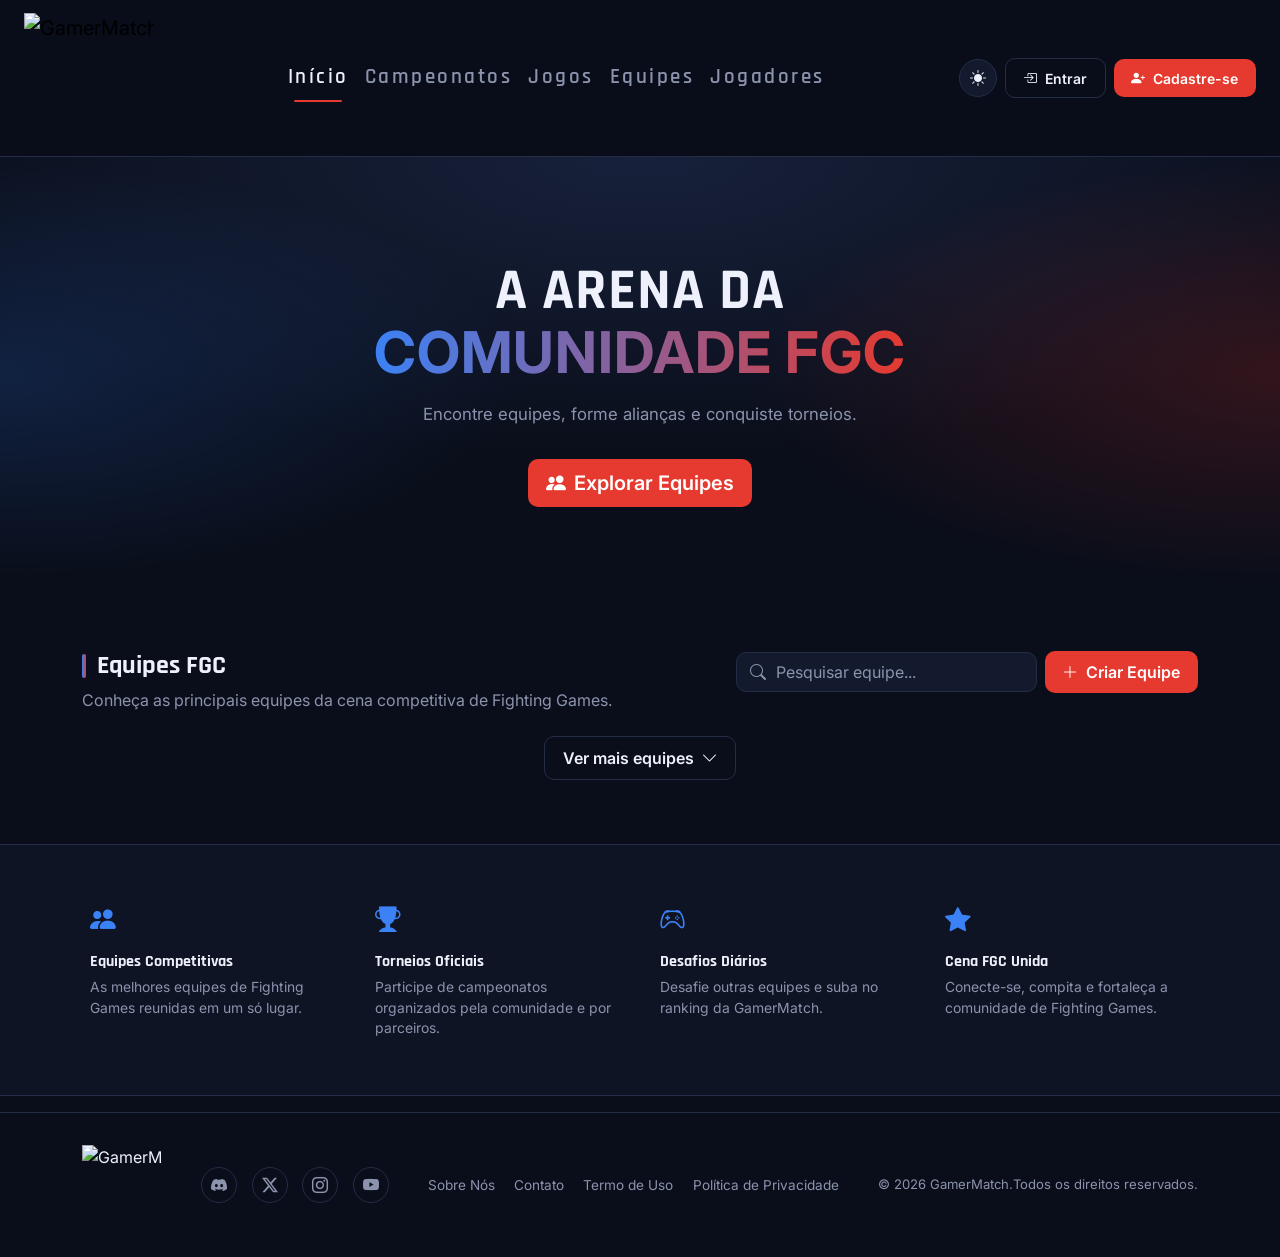
==== commit 9d5d2464: "Segundo Commit" ====
--- a/index.html
+++ b/index.html
@@ -11,206 +11,278 @@
     <!-- Google Fonts -->
     <link rel="preconnect" href="https://fonts.googleapis.com">
     <link href="https://fonts.googleapis.com/css2?family=Rajdhani:wght@500;600;700&family=Inter:wght@400;500;600&display=swap" rel="stylesheet">
-    <!-- Fonte -->
-    <link rel="preconnect" href="https://fonts.googleapis.com">
-    <link href="https://fonts.googleapis.com/css2?family=Rajdhani:wght@500;600;700&family=Inter:wght@400;500;600&display=swap" rel="stylesheet">
-    <!-- CSS -->
+    <!-- CSS do projeto -->
     <link rel="stylesheet" href="css/estilo.css">
-
 </head>
+
 <body>
-    
-    <!-- ===================== HEADER ===================== -->
-  <header class="gm-header">
-    <nav class="navbar navbar-expand-lg">
-      <div class="container-fluid px-4">
-
-        <a class="navbar-brand gm-brand" href="#">
-          <img src="imagens/logo.png" alt="GamerMatch" class="gm-logo-img">
-          <span class="gm-brand-text">Plataforma de<span class="text-accent">eSports</span>
-        </a>
-
-        <button class="navbar-toggler" type="button" data-bs-toggle="collapse" data-bs-target="#gmNav" aria-controls="gmNav" aria-expanded="false" aria-label="Abrir menu">
-          <i class="bi bi-list"></i>
-        </button>
-
-        <div class="collapse navbar-collapse" id="gmNav">
-          <ul class="navbar-nav mx-auto gm-nav">
-            <li class="nav-item"><a class="nav-link" href="#inicio">Início</a></li>
-            <li class="nav-item"><a class="nav-link" href="#campeonatos">Campeonatos</a></li>
-            <li class="nav-item"><a class="nav-link" href="#jogos">Jogos</a></li>
-            <li class="nav-item"><a class="nav-link active" href="#equipes">Equipes</a></li>
-            <li class="nav-item"><a class="nav-link" href="#jogadores">Jogadores</a></li>
-            <li class="nav-item"><a class="nav-link" href="#partidas">Partidas</a></li>
-          </ul>
-
-          <div class="d-flex align-items-center gap-2 gm-actions">
-            <button id="themeToggle" class="btn btn-icon" type="button" title="Alternar tema" aria-label="Alternar tema claro/escuro">
-              <i class="bi bi-sun-fill"></i>
-            </button>
-            <a href="login.html" class="btn btn-outline-light btn-sm gm-btn-outline">
-              <i class="bi bi-box-arrow-in-right"></i> Entrar
+
+    <!-- ===================== CABEÇALHO ===================== -->
+    <header class="cabecalho">
+        <nav class="navbar navbar-expand-lg">
+            <div class="container-fluid px-4">
+                <!-- LOGO -->
+                <a class="navbar-brand logo" href="#">
+                    <img src="imagens/logo.png" alt="GamerMatch">
+                </a>
+
+                <!-- BOTÃO DO MENU MOBILE -->
+                <button class="navbar-toggler" type="button" data-bs-toggle="collapse" data-bs-target="#menuNavegacao" aria-controls="menuNavegacao" aria-expanded="false" aria-label="Abrir menu">
+                    <i class="bi bi-list"></i>
+                </button>
+
+                <!-- MENU -->
+                <div class="collapse navbar-collapse" id="menuNavegacao">
+                    <ul class="navbar-nav mx-auto menu-navegacao">
+                        <li class="nav-item">
+                            <a class="nav-link active" href="#inicio">Início</a>
+                        </li>
+
+                        <li class="nav-item">
+                            <a class="nav-link" href="#campeonatos">Campeonatos</a>
+                        </li>
+
+                        <li class="nav-item">
+                            <a class="nav-link" href="#jogos">Jogos</a>
+                        </li>
+
+                        <li class="nav-item">
+                            <a class="nav-link" href="#equipes">Equipes</a>
+                        </li>
+
+                        <li class="nav-item">
+                            <a class="nav-link" href="#jogadores">Jogadores</a>
+                        </li>
+                    </ul>
+
+                    <!-- BOTÕES DO CABEÇALHO -->
+                    <div class="d-flex align-items-center gap-2 botoes-cabecalho">
+                        <button id="themeToggle" class="btn botao-icone" type="button" title="Alternar tema" aria-label="Alternar tema claro/escuro">
+                            <i class="bi bi-sun-fill"></i>
+                        </button>
+
+                        <a href="login.html" class="btn btn-outline-light btn-sm botao-contorno">
+                            <i class="bi bi-box-arrow-in-right"></i>Entrar</a>
+
+                        <a href="cadastrar.html" class="btn btn-sm botao-principal">
+                            <i class="bi bi-person-plus-fill"></i>Cadastre-se
+                        </a>
+                    </div>
+                </div>
+            </div>
+        </nav>
+    </header>
+
+
+    <!-- ===================== SEÇÃO INICIAL ===================== -->
+
+    <section class="secao-inicial" id="inicio">
+        <div class="fundo-secao-inicial">
+            <div class="efeito-lateral efeito-azul"></div>
+            <div class="efeito-lateral efeito-vermelho"></div>
+        </div>
+
+        <div class="container conteudo-inicial text-center">
+            <h1 class="titulo-inicial">A ARENA DA<br><span class="text-accent">COMUNIDADE FGC</span></h1>
+
+            <p class="subtitulo-inicial">Encontre equipes, forme alianças e conquiste torneios.</p>
+
+            <a href="#equipes" class="btn botao-principal btn-lg">
+                <i class="bi bi-people-fill"></i>Explorar Equipes</a>
+        </div>
+    </section>
+
+
+    <!-- ===================== EQUIPES ===================== -->
+
+    <section class="secao" id="equipes">
+        <div class="container">
+            <div class="d-flex flex-wrap justify-content-between align-items-start gap-3 mb-4">
+                <div>
+                    <h2 class="titulo-secao"><span class="barra-titulo"></span>Equipes FGC</h2>
+                    <p class="subtitulo-secao">Conheça as principais equipes da cena competitiva de Fighting Games.</p>
+                </div>
+
+
+                <!-- PESQUISA E BOTÃO -->
+                <div class="d-flex gap-2 barra-ferramentas">
+                    <div class="pesquisa">
+                        <i class="bi bi-search"></i>
+                        <input type="text" id="teamSearch" class="form-control" placeholder="Pesquisar equipe...">
+                    </div>
+
+                    <button class="btn botao-principal text-nowrap" type="button" data-bs-toggle="modal" data-bs-target="#criarEquipeModal">
+                        <i class="bi bi-plus-lg"></i>Criar Equipe
+                    </button>
+                </div>
+            </div>
+
+
+            <!-- ÁREA ONDE OS CARDS SERÃO GERADOS PELO JAVASCRIPT -->
+            <div class="row g-4" id="teamsGrid">
+                <!-- Cards de equipe gerados via JavaScript -->
+            </div>
+
+
+            <!-- BOTÃO VER MAIS -->
+            <div class="text-center mt-4">
+                <button class="btn botao-contorno" id="verMaisEquipes" type="button">Ver mais equipes
+                    <i class="bi bi-chevron-down"></i>
+                </button>
+            </div>
+        </div>
+    </section>
+
+
+    <!-- ===================== DESTAQUES ===================== -->
+
+    <section class="destaques">
+        <div class="container">
+            <div class="row g-4">
+                <!-- DESTAQUE 1 -->
+                <div class="col-6 col-lg-3">
+                    <div class="card-destaque">
+                        <i class="bi bi-people-fill"></i>
+                        <h3>Equipes Competitivas</h3>
+                        <p>As melhores equipes de Fighting Games reunidas em um só lugar.</p>
+                    </div>
+                </div>
+
+                <!-- DESTAQUE 2 -->
+                <div class="col-6 col-lg-3">
+                    <div class="card-destaque">
+                        <i class="bi bi-trophy-fill"></i>
+                        <h3>Torneios Oficiais</h3>
+                        <p>Participe de campeonatos organizados pela comunidade e por parceiros.</p>
+                    </div>
+                </div>
+
+                <!-- DESTAQUE 3 -->
+                <div class="col-6 col-lg-3">
+                    <div class="card-destaque">
+                        <i class="bi bi-controller"></i>
+                        <h3>Desafios Diários</h3>
+                        <p>Desafie outras equipes e suba no ranking da GamerMatch.</p>
+                    </div>
+                </div>
+
+
+                <!-- DESTAQUE 4 -->
+                <div class="col-6 col-lg-3">
+                    <div class="card-destaque">
+                        <i class="bi bi-star-fill"></i>
+                        <h3>Cena FGC Unida</h3>
+                        <p>Conecte-se, compita e fortaleça a comunidade de Fighting Games.</p>
+                    </div>
+                </div>
+            </div>
+        </div>
+    </section>
+
+
+    <!-- ===================== RODAPÉ ===================== -->
+
+    <footer class="rodape">
+        <div class="container d-flex flex-wrap justify-content-between align-items-center gap-3">
+            <!-- LOGO DO RODAPÉ -->
+            <a class="navbar-brand logo-rodape" href="#">
+                <img src="imagens/logo.png" alt="GamerMatch">
             </a>
-            <a href="cadastrar.html" class="btn btn-sm gm-btn-primary">
-              <i class="bi bi-person-plus-fill"></i> Cadastre-se
-            </a>
-          </div>
-        </div>
-      </div>
-    </nav>
-  </header>
-
-  <!-- ===================== HERO ===================== -->
-  <section class="gm-hero" id="inicio">
-    <div class="gm-hero-bg">
-      <div class="gm-hero-fighter gm-hero-fighter-left"></div>
-      <div class="gm-hero-fighter gm-hero-fighter-right"></div>
+
+
+            <!-- REDES SOCIAIS -->
+            <div class="redes-sociais">
+                <a href="#" aria-label="Discord">
+                    <i class="bi bi-discord"></i>
+                </a>
+
+                <a href="#" aria-label="Twitter">
+                    <i class="bi bi-twitter-x"></i>
+                </a>
+
+                <a href="#" aria-label="Instagram">
+                    <i class="bi bi-instagram"></i>
+                </a>
+
+                <a href="#" aria-label="YouTube">
+                    <i class="bi bi-youtube"></i>
+                </a>
+
+            </div>
+
+
+            <!-- LINKS DO RODAPÉ -->
+            <div class="links-rodape">
+                <a href="#">Sobre Nós</a>
+                <a href="#">Contato</a>
+                <a href="#">Termo de Uso</a>
+                <a href="#">Política de Privacidade</a>
+            </div>
+
+            <!-- COPYRIGHT -->
+            <p class="copyright mb-0">&copy; 2026 GamerMatch.Todos os direitos reservados.</p>
+        </div>
+    </footer>
+
+
+    <!-- ===================== MODAL: CRIAR EQUIPE ===================== -->
+
+    <div class="modal fade" id="criarEquipeModal" tabindex="-1" aria-hidden="true">
+        <div class="modal-dialog modal-dialog-centered">
+            <div class="modal-content modal-personalizado">
+
+                <!-- CABEÇALHO DO MODAL -->
+                <div class="modal-header">
+                    <h5 class="modal-title">
+                        <i class="bi bi-shield-plus"></i>Criar Equipe
+                      </h5>
+
+                    <button type="button" class="btn-close btn-close-white" data-bs-dismiss="modal" aria-label="Fechar"></button>
+                </div>
+
+
+                <!-- FORMULÁRIO -->
+                <form id="formularioCriarEquipe">
+                    <div class="modal-body">
+
+                        <!-- NOME -->
+                        <div class="mb-3">
+                            <label for="nomeEquipe" class="form-label">Nome da equipe</label>
+                            <input type="text" class="form-control" id="nomeEquipe" required>
+                        </div>
+
+
+                        <!-- PAÍS -->
+                        <div class="mb-3">
+                            <label for="paisEquipe" class="form-label">País</label>
+                            <input type="text" class="form-control" id="paisEquipe" placeholder="Ex: Brasil" required>
+                        </div>
+
+                        <!-- SIGLA -->
+                        <div class="mb-3">
+                            <label for="siglaEquipe" class="form-label">Sigla (2 a 4 letras)</label>
+                            <input type="text" class="form-control" id="siglaEquipe" maxlength="4" required>
+                        </div>
+                    </div>
+
+                    <!-- BOTÕES DO MODAL -->
+                    <div class="modal-footer">
+                        <button type="button" class="btn botao-contorno" data-bs-dismiss="modal">Cancelar</button>
+                        <button type="submit" class="btn botao-principal">Criar equipe</button>
+                    </div>
+                </form>
+            </div>
+        </div>
     </div>
-    <div class="container gm-hero-content text-center">
-      <h1 class="gm-hero-title">
-        A ARENA DA<br>
-        <span class="text-accent">COMUNIDADE FGC</span>
-      </h1>
-      <p class="gm-hero-subtitle">Encontre equipes, forme alianças e conquiste torneios.</p>
-      <a href="#equipes" class="btn gm-btn-primary btn-lg">
-        <i class="bi bi-people-fill"></i> Explorar Equipes
-      </a>
-    </div>
-  </section>
-
-  <!-- ===================== EQUIPES ===================== -->
-  <section class="gm-section" id="equipes">
-    <div class="container">
-      <div class="d-flex flex-wrap justify-content-between align-items-start gap-3 mb-4">
-        <div>
-          <h2 class="gm-section-title"><span class="gm-title-bar"></span>Equipes FGC</h2>
-          <p class="gm-section-subtitle">Conheça as principais equipes da cena competitiva de Fighting Games.</p>
-        </div>
-
-        <div class="d-flex gap-2 gm-toolbar">
-          <div class="gm-search">
-            <i class="bi bi-search"></i>
-            <input type="text" id="teamSearch" class="form-control" placeholder="Pesquisar equipe...">
-          </div>
-          <button class="btn gm-btn-primary text-nowrap" type="button" data-bs-toggle="modal" data-bs-target="#criarEquipeModal">
-            <i class="bi bi-plus-lg"></i> Criar Equipe
-          </button>
-        </div>
-      </div>
-
-      <div class="row g-4" id="teamsGrid">
-        <!-- Cards de equipe gerados via JavaScript -->
-      </div>
-
-      <div class="text-center mt-4">
-        <button class="btn gm-btn-outline" id="verMaisEquipes" type="button">
-          Ver mais equipes <i class="bi bi-chevron-down"></i>
-        </button>
-      </div>
-    </div>
-  </section>
-
-  <!-- ===================== DESTAQUES ===================== -->
-  <section class="gm-features">
-    <div class="container">
-      <div class="row g-4">
-        <div class="col-6 col-lg-3">
-          <div class="gm-feature-card">
-            <i class="bi bi-people-fill"></i>
-            <h3>Equipes Competitivas</h3>
-            <p>As melhores equipes de Fighting Games reunidas em um só lugar.</p>
-          </div>
-        </div>
-        <div class="col-6 col-lg-3">
-          <div class="gm-feature-card">
-            <i class="bi bi-trophy-fill"></i>
-            <h3>Torneios Oficiais</h3>
-            <p>Participe de campeonatos organizados pela comunidade e por parceiros.</p>
-          </div>
-        </div>
-        <div class="col-6 col-lg-3">
-          <div class="gm-feature-card">
-            <i class="bi bi-controller"></i>
-            <h3>Desafios Diários</h3>
-            <p>Desafie outras equipes e suba no ranking da GamerMatch.</p>
-          </div>
-        </div>
-        <div class="col-6 col-lg-3">
-          <div class="gm-feature-card">
-            <i class="bi bi-star-fill"></i>
-            <h3>Cena FGC Unida</h3>
-            <p>Conecte-se, compita e fortaleça a comunidade de Fighting Games.</p>
-          </div>
-        </div>
-      </div>
-    </div>
-  </section>
-
-  <!-- ===================== FOOTER ===================== -->
-  <footer class="gm-footer">
-    <div class="container d-flex flex-wrap justify-content-between align-items-center gap-3">
-      <a class="navbar-brand gm-brand gm-brand-sm" href="#">
-        <span class="gm-logo gm-logo-sm">GM</span>
-        <span class="gm-brand-text-sm">GAMER<span class="text-accent">MATCH</span></span>
-      </a>
-
-      <div class="gm-socials">
-        <a href="#" aria-label="Discord"><i class="bi bi-discord"></i></a>
-        <a href="#" aria-label="Twitter"><i class="bi bi-twitter-x"></i></a>
-        <a href="#" aria-label="Instagram"><i class="bi bi-instagram"></i></a>
-        <a href="#" aria-label="YouTube"><i class="bi bi-youtube"></i></a>
-      </div>
-
-      <div class="gm-footer-links">
-        <a href="#">Sobre Nós</a>
-        <a href="#">Contato</a>
-        <a href="#">Termo de Uso</a>
-        <a href="#">Política de Privacidade</a>
-      </div>
-
-      <p class="gm-copy mb-0">&copy; 2026 GamerMatch. Todos os direitos reservados.</p>
-    </div>
-  </footer>
-
-  <!-- ===================== MODAL: CRIAR EQUIPE ===================== -->
-  <div class="modal fade" id="criarEquipeModal" tabindex="-1" aria-hidden="true">
-    <div class="modal-dialog modal-dialog-centered">
-      <div class="modal-content gm-modal">
-        <div class="modal-header">
-          <h5 class="modal-title"><i class="bi bi-shield-plus"></i> Criar Equipe</h5>
-          <button type="button" class="btn-close btn-close-white" data-bs-dismiss="modal" aria-label="Fechar"></button>
-        </div>
-        <form id="criarEquipeForm">
-          <div class="modal-body">
-            <div class="mb-3">
-              <label for="nomeEquipe" class="form-label">Nome da equipe</label>
-              <input type="text" class="form-control" id="nomeEquipe" required>
-            </div>
-            <div class="mb-3">
-              <label for="paisEquipe" class="form-label">País</label>
-              <input type="text" class="form-control" id="paisEquipe" placeholder="Ex: Brasil" required>
-            </div>
-            <div class="mb-3">
-              <label for="siglaEquipe" class="form-label">Sigla (2 a 4 letras)</label>
-              <input type="text" class="form-control" id="siglaEquipe" maxlength="4" required>
-            </div>
-          </div>
-          <div class="modal-footer">
-            <button type="button" class="btn gm-btn-outline" data-bs-dismiss="modal">Cancelar</button>
-            <button type="submit" class="btn gm-btn-primary">Criar equipe</button>
-          </div>
-        </form>
-      </div>
-    </div>
-  </div>
-
-  <!-- Bootstrap Bundle JS -->
-  <script src="https://cdn.jsdelivr.net/npm/bootstrap@5.3.3/dist/js/bootstrap.bundle.min.js"></script>
-  <script src="js/script.js"></script>
+
+
+    <!-- ===================== JAVASCRIPT ===================== -->
+
+    <!-- Bootstrap Bundle JS -->
+    <script src="https://cdn.jsdelivr.net/npm/bootstrap@5.3.3/dist/js/bootstrap.bundle.min.js"></script>
+
+    <!-- JavaScript do projeto -->
+    <script src="js/script.js"></script>
+
 </body>
-</html>
-
-
-<body>
-
-
+</html>
--- a/css/estilo.css
+++ b/css/estilo.css
@@ -1,1418 +1,594 @@
 /* =========================================================
    GAMERMATCH — ESTILO PRINCIPAL
-   ========================================================= */
-
+========================================================= */
 
 /* ===== Estrutura Principal ===== */
 
 * {
-  margin: 0;
-  padding: 0;
-  box-sizing: border-box;
-  font-family: "Inter", sans-serif;
-}
-
+    margin: 0;
+    padding: 0;
+    box-sizing: border-box;
+    font-family: "Inter", sans-serif;
+}
 
 /* ===== HTML ===== */
 
 html {
-  scroll-behavior: smooth;
-}
-
+    scroll-behavior: smooth;
+}
 
 /* ===== BODY ===== */
 
 body {
-  background: #0a0e1a;
-  color: #eef1fb;
-  min-height: 100vh;
-  transition: background-color 0.25s ease, color 0.25s ease;
-}
-
+    background: #0a0e1a;
+    color: #eef1fb;
+    min-height: 100vh;
+    transition: background-color 0.25s ease, color 0.25s ease;
+}
 
 /* ===== LINKS ===== */
 
 a {
-  text-decoration: none;
-}
-
+    text-decoration: none;
+}
 
 /* ===== BOTÕES E INPUTS ===== */
 
-button, input {
-  font-family: inherit;
-}
-
+button,
+input {
+    font-family: inherit;
+}
 
 /* ===== SELEÇÃO DE TEXTO ===== */
 
 ::selection {
-  background: #e6392f;
-  color: white;
-}
-
+    background: #e6392f;
+    color: white;
+}
 
 /* ===== FOCO DOS ELEMENTOS ===== */
 
-a:focus-visible, button:focus-visible, input:focus-visible {
-  outline: 2px solid #3b82f6;
-  outline-offset: 2px;
-}
-
+a:focus-visible,
+button:focus-visible,
+input:focus-visible {
+    outline: 2px solid #3b82f6;
+    outline-offset: 2px;
+}
 
 /* ===== TEXTO COM GRADIENTE ===== */
 
 .text-accent {
-  background: linear-gradient(90deg, #3b82f6, #e6392f);
-  -webkit-background-clip: text;
-  background-clip: text;
-  color: transparent;
-}
-
-
-/* =========================================================
-   NAVBAR / CABEÇALHO
-   ========================================================= */
-
-.gm-header {
-  position: sticky;
-  top: 0;
-  z-index: 1000;
-  background: rgba(10, 14, 26, 0.88);
-  backdrop-filter: blur(10px);
-  -webkit-backdrop-filter: blur(10px);
-  border-bottom: 1px solid #232d47;
-  transition: background-color 0.25s ease;
-}
-
-
-/* ===== MARCA ===== */
-
-.gm-brand {
-  display: flex;
-  align-items: center;
-  gap: 12px;
-}
-
-
-/* ===== LOGO ===== */
-
-.gm-logo {
-  width: 44px;
-  height: 44px;
-  display: flex;
-  align-items: center;
-  justify-content: center;
-  background: linear-gradient(90deg, #3b82f6, #e6392f);
-  color: white;
-  font-family: "Rajdhani", "Inter", sans-serif;
-  font-size: 1.1rem;
-  font-weight: 700;
-  clip-path: polygon(50% 0%, 100% 25%, 100% 75%, 50% 100%, 0% 75%, 0% 25%);
-}
-
-/* ===== LOGO EM IMAGEM ===== */
-
-.gm-logo-img {
+    background: linear-gradient(90deg, #3b82f6, #e6392f);
+    -webkit-background-clip: text;
+    background-clip: text;
+    color: transparent;
+}
+
+
+/* =========================================================
+   CABEÇALHO
+========================================================= */
+
+.cabecalho {
+    position: sticky;
+    top: 0;
+    z-index: 1000;
+
+    background: rgba(10, 14, 26, 0.88);
+
+    backdrop-filter: blur(10px);
+    -webkit-backdrop-filter: blur(10px);
+
+    border-bottom: 1px solid #232d47;
+
+    transition: background-color 0.25s ease;
+}
+
+
+/* ===== LOGO DO CABEÇALHO ===== */
+
+.logo {
+    display: flex;
+    align-items: center;
+    gap: 12px;
+}
+
+
+/* ===== IMAGEM DA LOGO ===== */
+
+.logo img {
     width: 130px;
     height: 130px;
+
     object-fit: contain;
     display: block;
 }
 
 
-/* ===== LOGO PEQUENO ===== */
-
-.gm-logo-sm {
-  width: 34px;
-  height: 34px;
-  font-size: 0.9rem;
-}
-
-
-/* ===== NOME DA MARCA ===== */
-
-.gm-brand-text {
-  display: flex;
-  flex-direction: column;
-  line-height: 1;
-  color: #eef1fb;
-  font-family: "Rajdhani", "Inter", sans-serif;
-  font-size: 1.15rem;
-  font-weight: 700;
-  letter-spacing: 0.5px;
-}
-
-
-/* ===== TEXTO PEQUENO DA MARCA ===== */
-
-.gm-brand-text small {
-  margin-top: 4px;
-  color: #8b93ad;
-  font-family: "Inter", sans-serif;
-  font-size: 0.55rem;
-  font-weight: 500;
-  letter-spacing: 1.5px;
-}
-
-
-/* ===== NOME DA MARCA PEQUENO ===== */
-
-.gm-brand-text-sm {
-  color: #eef1fb;
-  font-family: "Rajdhani", "Inter", sans-serif;
-  font-weight: 700;
-}
-
-
 /* =========================================================
    MENU DE NAVEGAÇÃO
-   ========================================================= */
-
-.gm-nav .nav-link {
-  position: relative;
-  padding: 1.6rem 0.9rem;
-  color: #8b93ad;
-  font-family: "Rajdhani", "Inter", sans-serif;
-  font-size: 1.3rem;
-  font-weight: 600;
-  letter-spacing: 2.5px;
-  transition: color 0.2s ease;
+========================================================= */
+
+.menu-navegacao .nav-link {
+    position: relative;
+
+    padding: 1.6rem 0.9rem;
+
+    color: #8b93ad;
+
+    font-family: "Rajdhani", "Inter", sans-serif;
+
+    font-size: 1.3rem;
+    font-weight: 600;
+
+    letter-spacing: 2.5px;
+
+    transition: color 0.2s ease;
 }
 
 
 /* ===== HOVER DO MENU ===== */
 
-.gm-nav .nav-link:hover {
-  color: #eef1fb;
+.menu-navegacao .nav-link:hover {
+    color: #eef1fb;
 }
 
 
 /* ===== ITEM ATIVO ===== */
 
-.gm-nav .nav-link.active {
-  color: #eef1fb;
+.menu-navegacao .nav-link.active {
+    color: #eef1fb;
 }
 
 
 /* ===== LINHA DO ITEM ATIVO ===== */
 
-.gm-nav .nav-link.active::after {
-  content: "";
-  position: absolute;
-  left: 0.9rem;
-  right: 0.9rem;
-  bottom: 1.1rem;
-  height: 2px;
-  background: #e6392f;
-  border-radius: 2px;
+.menu-navegacao .nav-link.active::after {
+    content: "";
+
+    position: absolute;
+
+    left: 0.9rem;
+    right: 0.9rem;
+
+    bottom: 1.1rem;
+
+    height: 2px;
+
+    background: #e6392f;
+
+    border-radius: 2px;
 }
 
 
 /* =========================================================
    BOTÃO DO MENU MOBILE
-   ========================================================= */
+========================================================= */
 
 .navbar-toggler {
-  border: 1px solid #232d47;
-  color: #eef1fb;
-  padding: 0.45rem 0.65rem;
+    border: 1px solid #232d47;
+
+    color: #eef1fb;
+
+    padding: 0.45rem 0.65rem;
 }
 
 .navbar-toggler:focus {
-  box-shadow: none;
+    box-shadow: none;
 }
 
 
 /* =========================================================
    BOTÕES DO CABEÇALHO
-   ========================================================= */
-
-.gm-actions {
-  margin-left: 1rem;
+========================================================= */
+
+.botoes-cabecalho {
+    margin-left: 1rem;
 }
 
 
 /* ===== BOTÃO DE TEMA ===== */
 
-.btn-icon {
-  width: 38px;
-  height: 38px;
-  display: inline-flex;
-  align-items: center;
-  justify-content: center;
-  border: 1px solid #232d47;
-  background: #131a2e;
-  color: #eef1fb;
-  border-radius: 50%;
-  transition: border-color 0.2s ease, color 0.2s ease, transform 0.2s ease;
-}
-
-
-.btn-icon:hover {
-  border-color: #3b82f6;
-  color: #3b82f6;
-  transform: rotate(10deg);
-}
-
-
-/* ===== BOTÃO PRINCIPAL ===== */
-
-.gm-btn-primary {
-  display: inline-flex;
-  align-items: center;
-  justify-content: center;
-  gap: 0.5rem;
-  padding: 0.55rem 1.1rem;
-  border: none;
-  border-radius: 10px;
-  background: #ff5a1f;
-  color: white;
-  font-weight: 600;
-  transition: filter 0.2s ease, transform 0.2s ease, box-shadow 0.2s ease;
-}
-
-
-.gm-btn-primary:hover {
-  color: white;
-  filter: brightness(1.08);
-  transform: translateY(-1px);
-  box-shadow: 0 5px 15px rgba(255, 90, 31, 0.25);
-}
-
-
-/* ===== BOTÃO OUTLINE ===== */
-
-.gm-btn-outline {
-  display: inline-flex;
-  align-items: center;
-  justify-content: center;
-  gap: 0.5rem;
-  padding: 0.55rem 1.1rem;
-  border: 1px solid #232d47;
-  background: transparent;
-  color: #eef1fb;
-  border-radius: 10px;
-  font-weight: 600;
-  transition: border-color 0.2s ease, color 0.2s ease, background-color 0.2s ease;
-}
-
-
-.gm-btn-outline:hover {
-  border-color: #3b82f6;
-  background: rgba(59, 130, 246, 0.08);
-  color: #3b82f6;
-}
-
-
-/* =========================================================
-   HERO / ÁREA PRINCIPAL
-   ========================================================= */
-
-.gm-hero {
-  position: relative;
-  min-height: 430px;
-  display: flex;
-  align-items: center;
-  overflow: hidden;
-  padding: 5.5rem 0 4rem;
-  background:
-    radial-gradient(
-      90% 100% at 50% 0%,
-      #17213b 0%,
-      #0a0e1a 70%
-    );
-}
-
-
-/* ===== FUNDO DO HERO ===== */
-
-.gm-hero-bg {
-  position: absolute;
-  inset: 0;
-  pointer-events: none;
-}
-
-
-/* ===== EFEITOS LATERAIS ===== */
-
-.gm-hero-fighter {
-  position: absolute;
-  top: 0;
-  bottom: 0;
-  width: 42%;
-  opacity: 0.5;
-  filter: saturate(1.1);
-}
-
-
-/* ===== EFEITO AZUL ===== */
-
-.gm-hero-fighter-left {
-  left: 0;
-  background:
-    radial-gradient(
-      ellipse at left,
-      rgba(59, 130, 246, 0.35),
-      transparent 70%
-    );
-}
-
-
-/* ===== EFEITO VERMELHO ===== */
-
-.gm-hero-fighter-right {
-  right: 0;
-  background:
-    radial-gradient(
-      ellipse at right,
-      rgba(230, 57, 47, 0.35),
-      transparent 70%
-    );
-}
-
-
-/* ===== CONTEÚDO DO HERO ===== */
-
-.gm-hero-content {
-  position: relative;
-  z-index: 2;
-  max-width: 720px;
-  margin: 0 auto;
-}
-
-
-/* ===== TÍTULO PRINCIPAL ===== */
-
-.gm-hero-title {
-  margin-bottom: 1rem;
-  font-family: "Rajdhani", "Inter", sans-serif;
-  font-size: clamp(2.2rem, 5vw, 3.6rem);
-  font-weight: 700;
-  line-height: 1.05;
-  letter-spacing: 1px;
-}
-
-
-/* ===== SUBTÍTULO ===== */
-
-.gm-hero-subtitle {
-  margin-bottom: 2rem;
-  color: #8b93ad;
-  font-size: 1.05rem;
-}
-
-
-/* =========================================================
-   SEÇÕES
-   ========================================================= */
-
-.gm-section {
-  padding: 4rem 0;
-}
-
-
-/* ===== TÍTULO DA SEÇÃO ===== */
-
-.gm-section-title {
-  display: flex;
-  align-items: center;
-  gap: 0.7rem;
-  margin-bottom: 0.4rem;
-  font-family: "Rajdhani", "Inter", sans-serif;
-  font-size: 1.6rem;
-  font-weight: 700;
-}
-
-
-/* ===== BARRA DO TÍTULO ===== */
-
-.gm-title-bar {
-  width: 4px;
-  height: 24px;
-  display: inline-block;
-  background: linear-gradient(90deg, #3b82f6, #e6392f);
-  border-radius: 2px;
-}
-
-
-/* ===== SUBTÍTULO DA SEÇÃO ===== */
-
-.gm-section-subtitle {
-  margin: 0;
-  color: #8b93ad;
-}
-
-
-/* =========================================================
-   BARRA DE PESQUISA
-   ========================================================= */
-
-.gm-toolbar {
-  align-items: center;
-}
-
-
-/* ===== CAMPO DE PESQUISA ===== */
-
-.gm-search {
-  position: relative;
-  min-width: 240px;
-}
-
-
-/* ===== ÍCONE DA PESQUISA ===== */
-
-.gm-search i {
-  position: absolute;
-  left: 14px;
-  top: 50%;
-  transform: translateY(-50%);
-  color: #8b93ad;
-  pointer-events: none;
-}
-
-
-/* ===== INPUT ===== */
-
-.gm-search input {
-  min-height: 40px;
-  padding-left: 2.4rem;
-  background: #131a2e;
-  border: 1px solid #232d47;
-  color: #eef1fb;
-  border-radius: 10px;
-  transition:
-    border-color 0.2s ease,
-    box-shadow 0.2s ease,
-    background-color 0.2s ease;
-}
-
-
-/* ===== PLACEHOLDER ===== */
-
-.gm-search input::placeholder {
-  color: #8b93ad;
-}
-
-
-/* ===== INPUT ATIVO ===== */
-
-.gm-search input:focus {
-  background: #131a2e;
-  color: #eef1fb;
-  border-color: #3b82f6;
-  box-shadow:
-    0 0 0 3px rgba(59, 130, 246, 0.2);
-  outline: none;
-}
-
-
-/* =========================================================
-   CARDS DAS EQUIPES
-   ========================================================= */
-
-.gm-team-card {
-  height: 100%;
-  padding: 1.6rem 1.2rem;
-  background: #131a2e;
-  border: 1px solid #232d47;
-  border-radius: 16px;
-  text-align: center;
-  transition:
-    transform 0.2s ease,
-    border-color 0.2s ease,
-    box-shadow 0.2s ease;
-}
-
-
-/* ===== EFEITO HOVER ===== */
-
-.gm-team-card:hover {
-  transform: translateY(-4px);
-  border-color: #3b82f6;
-  box-shadow: 0 10px 30px rgba(0, 0, 0, 0.35);
-}
-
-
-/* =========================================================
-   EMBLEMA DA EQUIPE
-   ========================================================= */
-
-.gm-team-badge {
-  width: 84px;
-  height: 84px;
-  display: flex;
-  align-items: center;
-  justify-content: center;
-  margin: 0 auto 1rem;
-  background: #1a2238;
-  border: 1px solid #232d47;
-  border-radius: 50%;
-  font-family: "Rajdhani", "Inter", sans-serif;
-  font-size: 1.7rem;
-  font-weight: 700;
-  transition:
-    border-color 0.2s ease,
-    transform 0.2s ease;
-}
-
-
-/* ===== HOVER DO EMBLEMA ===== */
-
-.gm-team-card:hover .gm-team-badge {
-  border-color: #3b82f6;
-  transform: scale(1.04);
-}
-
-
-/* =========================================================
-   INFORMAÇÕES DAS EQUIPES
-   ========================================================= */
-
-
-/* ===== NOME ===== */
-
-.gm-team-name {
-  min-height: 2.5em;
-  display: flex;
-  align-items: center;
-  justify-content: center;
-  margin-bottom: 0.35rem;
-  font-family: "Rajdhani", "Inter", sans-serif;
-  font-size: 1.05rem;
-  font-weight: 700;
-}
-
-
-/* ===== PAÍS ===== */
-
-.gm-team-country {
-  display: flex;
-  align-items: center;
-  justify-content: center;
-  gap: 0.4rem;
-  margin-bottom: 0.5rem;
-  color: #8b93ad;
-  font-size: 0.82rem;
-}
-
-
-/* ===== JOGADORES ===== */
-
-.gm-team-players {
-  display: flex;
-  align-items: center;
-  justify-content: center;
-  gap: 0.4rem;
-  margin-bottom: 1.1rem;
-  color: #8b93ad;
-  font-size: 0.82rem;
-}
-
-
-/* ===== BOTÃO DO CARD ===== */
-
-.gm-team-card .gm-btn-outline {
-  width: 100%;
-  justify-content: center;
-  padding: 0.5rem 0.9rem;
-  font-size: 0.85rem;
-}
-
-
-/* ===== CARD ESCONDIDO ===== */
-
-.gm-team-card.gm-hidden {
-  display: none;
-}
-
-
-/* =========================================================
-   DESTAQUES / FEATURES
-   ========================================================= */
-
-.gm-features {
-  padding: 3rem 0;
-  background: #0f1424;
-  border-top: 1px solid #232d47;
-  border-bottom: 1px solid #232d47;
-}
-
-
-/* ===== CARD DE DESTAQUE ===== */
-
-.gm-feature-card {
-  height: 100%;
-  padding: 0.5rem;
-}
-
-
-/* ===== ÍCONE ===== */
-
-.gm-feature-card i {
-  display: block;
-  margin-bottom: 0.8rem;
-  color: #3b82f6;
-  font-size: 1.6rem;
-}
-
-
-/* ===== TÍTULO ===== */
-
-.gm-feature-card h3 {
-  margin-bottom: 0.35rem;
-  font-family: "Rajdhani", "Inter", sans-serif;
-  font-size: 1rem;
-  font-weight: 700;
-}
-
-
-/* ===== TEXTO ===== */
-
-.gm-feature-card p {
-  margin: 0;
-  color: #8b93ad;
-  font-size: 0.87rem;
-  line-height: 1.5;
-}
-
-
-/* =========================================================
-   FOOTER / RODAPÉ
-   ========================================================= */
-
-.gm-footer {
-  padding: 2rem 0;
-  background: #0a0e1a;
-  border-top: 1px solid #232d47;
-}
-
-
-/* ===== REDES SOCIAIS ===== */
-
-.gm-socials {
-  display: flex;
-  gap: 0.9rem;
-}
-
-
-.gm-socials a {
-  width: 36px;
-  height: 36px;
-  display: flex;
-  align-items: center;
-  justify-content: center;
-  border: 1px solid #232d47;
-  border-radius: 50%;
-  color: #8b93ad;
-  transition:
-    color 0.2s ease,
-    border-color 0.2s ease,
-    transform 0.2s ease;
-}
-
-
-.gm-socials a:hover {
-  color: #3b82f6;
-  border-color: #3b82f6;
-  transform: translateY(-2px);
-}
-
-
-/* ===== LINKS DO FOOTER ===== */
-
-.gm-footer-links {
-  display: flex;
-  flex-wrap: wrap;
-  gap: 1.2rem;
-}
-
-
-.gm-footer-links a {
-  color: #8b93ad;
-  font-size: 0.85rem;
-  transition: color 0.2s ease;
-}
-
-
-.gm-footer-links a:hover {
-  color: #eef1fb;
-}
-
-
-/* ===== COPYRIGHT ===== */
-
-.gm-copy {
-  color: #8b93ad;
-  font-size: 0.82rem;
-}
-
-
-/* =========================================================
-   MODAL
-   ========================================================= */
-
-.gm-modal {
-  background: #131a2e;
-  color: #eef1fb;
-  border: 1px solid #232d47;
-  border-radius: 16px;
-  box-shadow: 0 10px 30px rgba(0, 0, 0, 0.35);
-}
-
-
-/* ===== CABEÇALHO E RODAPÉ DO MODAL ===== */
-
-.gm-modal .modal-header,
-.gm-modal .modal-footer {
-  border-color: #232d47;
-}
-
-
-/* ===== TÍTULO DO MODAL ===== */
-
-.gm-modal .modal-title {
-  font-family: "Rajdhani", "Inter", sans-serif;
-  font-weight: 700;
-}
-
-
-/* ===== ÍCONE DO TÍTULO ===== */
-
-.gm-modal .modal-title i {
-  margin-right: 0.4rem;
-  color: #ff5a1f;
-}
-
-
-/* ===== CAMPOS DO FORMULÁRIO ===== */
-
-.gm-modal .form-control {
-  background: #1a2238;
-  border: 1px solid #232d47;
-  color: #eef1fb;
-  border-radius: 10px;
-}
-
-
-/* ===== PLACEHOLDER DO MODAL ===== */
-
-.gm-modal .form-control::placeholder {
-  color: #8b93ad;
-}
-
-
-/* ===== CAMPO SELECIONADO ===== */
-
-.gm-modal .form-control:focus {
-  background: #1a2238;
-  color: #eef1fb;
-  border-color: #3b82f6;
-  box-shadow: 0 0 0 3px rgba(59, 130, 246, 0.2);
-  outline: none;
-}
-
-
-/* ===== LABELS ===== */
-
-.gm-modal .form-label {
-  color: #eef1fb;
-  font-weight: 600;
-}
-
-
-/* =========================================================
-   RESPONSIVIDADE — TABLETS
-   ========================================================= */
-
-@media (max-width: 991.98px) {
-
-  /* ===== MENU ===== */
-
-  .gm-nav {
-    padding: 1rem 0;
-    text-align: center;
-  }
-
-
-  .gm-nav .nav-link {
-    padding: 0.75rem;
-  }
-
-
-  .gm-nav .nav-link.active::after {
-    left: 35%;
-    right: 35%;
-    bottom: 0.3rem;
-  }
-
-
-  /* ===== BOTÕES DO CABEÇALHO ===== */
-
-  .gm-actions {
-    margin: 1rem 0 0;
-    justify-content: center;
-  }
-
-
-  /* ===== PESQUISA ===== */
-
-  .gm-toolbar {
-    width: 100%;
-    flex-direction: column;
-    align-items: stretch !important;
-  }
-
-
-  .gm-search {
-    width: 100%;
-    min-width: 0;
-  }
-
-
-  .gm-toolbar .gm-btn-primary {
-    width: 100%;
-  }
-}
-
-
-/* =========================================================
-   RESPONSIVIDADE — CELULARES
-   ========================================================= */
-
-@media (max-width: 575.98px) {
-
-  /* ===== MARCA ===== */
-
-  .gm-brand-text {
-    font-size: 1rem;
-  }
-
-
-  .gm-brand-text small {
-    font-size: 0.48rem;
-  }
-
-
-  /* ===== HERO ===== */
-
-  .gm-hero {
-    min-height: 380px;
-
-    padding: 4rem 1rem 3rem;
-  }
-
-
-  .gm-hero-title {
-    font-size: 2.2rem;
-  }
-
-
-  .gm-hero-subtitle {
-    font-size: 0.95rem;
-  }
-
-
-  /* ===== SEÇÃO ===== */
-
-  .gm-section {
-    padding: 3rem 0;
-  }
-
-
-  .gm-section-title {
-    font-size: 1.45rem;
-  }
-
-
-  /* ===== CARDS ===== */
-
-  .gm-team-card {
-    padding: 1.4rem 1rem;
-  }
-
-
-  /* ===== DESTAQUES ===== */
-
-  .gm-features {
-    padding: 2.5rem 0;
-  }
-
-
-  .gm-feature-card {
-    text-align: center;
-  }
-
-
-  /* ===== FOOTER ===== */
-
-  .gm-footer .container {
-    flex-direction: column;
-
-    text-align: center;
-  }
-
-
-  .gm-footer-links {
-    justify-content: center;
-  }
-
-
-  .gm-socials {
-    justify-content: center;
-  }
-}
-
-
-/* =========================================================
-   TELAS MUITO PEQUENAS
-   ========================================================= */
-
-@media (max-width: 400px) {
-
-  .gm-logo {
+.botao-icone {
     width: 38px;
     height: 38px;
-  }
-
-
-  .gm-brand-text {
-    font-size: 0.9rem;
-  }
-
-
-  .gm-brand-text small {
-    display: none;
-  }
-
-
-  .gm-hero-title {
-    font-size: 2rem;
-  }
-}
-
-
-/* =========================================================
-   MOVIMENTAÇÃO REDUZIDA
-   ========================================================= */
-
-@media (prefers-reduced-motion: reduce) {
-
-  * {
-    animation: none !important;
-    transition: none !important;
-  }
-}
-
-/* =========================================================
-   TELA DE LOGIN
-========================================================= */
-
-.gm-login {
-    min-height: 100vh;
-    background: radial-gradient(70% 70% at 50% 0%,#17213b 0%, #0a0e1a 70%);
-    color: #eef1fb;
-}
-
-/* ===== CARD DE LOGIN ===== */
-
-.gm-login-card {
-    padding: 2.5rem;
-    background: rgba(19, 26, 46, 0.95);
+
+    display: inline-flex;
+    align-items: center;
+    justify-content: center;
+
     border: 1px solid #232d47;
-    border-radius: 20px;
+
+    background: #131a2e;
+
+    color: #eef1fb;
+
+    border-radius: 50%;
+
+    transition:
+        border-color 0.2s ease,
+        color 0.2s ease,
+        transform 0.2s ease;
+}
+
+
+.botao-icone:hover {
+    border-color: #3b82f6;
+
+    color: #3b82f6;
+
+    transform: rotate(10deg);
+}
+
+
+/* =========================================================
+   BOTÃO PRINCIPAL
+========================================================= */
+
+.botao-principal {
+    display: inline-flex;
+
+    align-items: center;
+    justify-content: center;
+
+    gap: 0.5rem;
+
+    padding: 0.55rem 1.1rem;
+
+    border: none;
+
+    border-radius: 10px;
+
+    background: #e6392f;
+
+    color: white;
+
+    font-weight: 600;
+
+    transition:
+        filter 0.2s ease,
+        transform 0.2s ease,
+        box-shadow 0.2s ease;
+}
+
+
+.botao-principal:hover {
+    color: white;
+
+    filter: brightness(1.08);
+
+    transform: translateY(-1px);
+
     box-shadow:
-        0 20px 50px rgba(0, 0, 0, 0.45);
-}
-
-/* ===== LOGO ===== */
-
-.gm-login-logo {
-    width: 64px;
-    height: 64px;
+        0 5px 15px rgba(230, 57, 47, 0.25);
+}
+
+
+/* =========================================================
+   BOTÃO DE CONTORNO
+========================================================= */
+
+.botao-contorno {
+    display: inline-flex;
+
+    align-items: center;
+    justify-content: center;
+
+    gap: 0.5rem;
+
+    padding: 0.55rem 1.1rem;
+
+    border: 1px solid #232d47;
+
+    background: transparent;
+
+    color: #eef1fb;
+
+    border-radius: 10px;
+
+    font-weight: 600;
+
+    transition:
+        border-color 0.2s ease,
+        color 0.2s ease,
+        background-color 0.2s ease;
+}
+
+
+.botao-contorno:hover {
+    border-color: #3b82f6;
+
+    background: rgba(59, 130, 246, 0.08);
+
+    color: #3b82f6;
+}
+
+
+/* =========================================================
+   SEÇÃO INICIAL
+========================================================= */
+
+.secao-inicial {
+    position: relative;
+
+    min-height: 430px;
+
     display: flex;
     align-items: center;
-    justify-content: center;
-    margin: 0 auto;
-    background: linear-gradient(90deg, #3b82f6, #e6392f);
-    color: #ffffff;
-    font-family: "Rajdhani", "Inter", sans-serif;
-    font-size: 1.4rem;
-    font-weight: 700;
-    clip-path: polygon(50% 0%, 100% 25%, 100% 75%, 50% 100%, 0% 75%, 0% 25%);
-    text-decoration: none;
-    transition: transform 0.2s ease, filter 0.2s ease;
-}
-
-.gm-login-logo:hover {
-    color: #ffffff;
-    transform: scale(1.05);
-    filter: brightness(1.08);
-}
-
-/* ===== TÍTULO ===== */
-
-.gm-login-title {
-    margin-bottom: 0.4rem;
-    color: #eef1fb;
-    font-family: "Rajdhani", "Inter", sans-serif;
-    font-size: 1.8rem;
-    font-weight: 700;
-    letter-spacing: 1px;
-}
-
-.gm-login-title span {
-    color: #3b82f6;
-}
-
-/* ===== SUBTÍTULO ===== */
-
-.gm-login-subtitle {
-    margin: 0;
-    color: #8b93ad;
-    font-size: 0.9rem;
-}
-
-/* ===== LABELS ===== */
-
-.gm-login-card .form-label {
-    margin-bottom: 0.45rem;
-    color: #eef1fb;
-    font-size: 0.9rem;
-    font-weight: 600;
-}
-
-/* ===== INPUTS ===== */
-
-.gm-input {
-    min-height: 46px;
-    padding: 0.7rem 0.9rem;
-    background: #1a2238;
-    border: 1px solid #232d47;
-    color: #eef1fb;
-    border-radius: 10px;
-    transition: border-color 0.2s ease, box-shadow 0.2s ease, background-color 0.2s ease;
-}
-
-.gm-input::placeholder {
-    color: #8b93ad;
-}
-
-.gm-input:focus {
-    background: #1a2238;
-    color: #eef1fb;
-    border-color: #3b82f6;
-    box-shadow: 0 0 0 3px rgba(59, 130, 246, 0.2);
-    outline: none;
-}
-
-/* ===== CHECKBOX ===== */
-
-.gm-login-card .form-check-input {
-    background-color: #1a2238;
-    border-color: #232d47;
-}
-
-.gm-login-card .form-check-input:checked {
-    background-color: #3b82f6;
-    border-color: #3b82f6;
-}
-
-.gm-login-card .form-check-label {
-    color: #8b93ad;
-    font-size: 0.82rem;
-}
-
-/* ===== LINKS ===== */
-
-.gm-login-link {
-    color: #3b82f6;
-
-    font-size: 0.85rem;
-    font-weight: 600;
-
-    text-decoration: none;
-
-    transition: color 0.2s ease;
-}
-
-.gm-login-link:hover {
-    color: #eef1fb;
-}
-
-/* ===== BOTÃO ENTRAR ===== */
-
-.gm-login-button {
-    min-height: 46px;
-
-    border-radius: 10px;
-
-    font-family: "Rajdhani", "Inter", sans-serif;
-    font-size: 1rem;
-    font-weight: 700;
-    letter-spacing: 0.5px;
-}
-
-/* ===== TEXTO DE CADASTRO ===== */
-
-.gm-login-register {
-    margin: 0;
-
-    color: #8b93ad;
-    font-size: 0.85rem;
-}
-
-/* ===== VOLTAR ===== */
-
-.gm-back-link {
-    color: #8b93ad;
-
-    font-size: 0.8rem;
-
-    text-decoration: none;
-
-    transition: color 0.2s ease;
-}
-
-.gm-back-link:hover {
-    color: #eef1fb;
-}
-
-/* =========================================================
-   RESPONSIVIDADE — LOGIN
-========================================================= */
-
-@media (max-width: 575.98px) {
-
-    .gm-login-card {
-        padding: 2rem 1.4rem;
-        border-radius: 16px;
-    }
-
-    .gm-login-title {
-        font-size: 1.6rem;
-    }
-
-    .gm-login-subtitle {
-        font-size: 0.85rem;
-    }
-
-}
-
-
-/* =========================================================
-   ÁREA DO USUÁRIO
-========================================================= */
-
-/* ===== HERO DO USUÁRIO ===== */
-
-.gm-user-hero {
-    position: relative;
-    padding: 4.5rem 0;
+
     overflow: hidden;
+
+    padding: 5.5rem 0 4rem;
 
     background:
         radial-gradient(
-            90% 120% at 50% 0%,
+            90% 100% at 50% 0%,
             #17213b 0%,
             #0a0e1a 70%
         );
-
-    border-bottom: 1px solid #232d47;
-}
-
-.gm-user-hero::before {
-    content: "";
+}
+
+
+/* ===== FUNDO DA SEÇÃO INICIAL ===== */
+
+.fundo-secao-inicial {
     position: absolute;
+
+    inset: 0;
+
+    pointer-events: none;
+}
+
+
+/* ===== EFEITOS LATERAIS ===== */
+
+.efeito-lateral {
+    position: absolute;
+
     top: 0;
+    bottom: 0;
+
+    width: 42%;
+
+    opacity: 0.5;
+
+    filter: saturate(1.1);
+}
+
+
+/* ===== EFEITO AZUL ===== */
+
+.efeito-azul {
     left: 0;
-
-    width: 40%;
-    height: 100%;
 
     background:
         radial-gradient(
             ellipse at left,
-            rgba(59, 130, 246, 0.18),
+            rgba(59, 130, 246, 0.35),
             transparent 70%
         );
-
-    pointer-events: none;
-}
-
-.gm-user-hero::after {
-    content: "";
-    position: absolute;
-    top: 0;
+}
+
+
+/* ===== EFEITO VERMELHO ===== */
+
+.efeito-vermelho {
     right: 0;
-
-    width: 40%;
-    height: 100%;
 
     background:
         radial-gradient(
             ellipse at right,
-            rgba(230, 57, 47, 0.18),
+            rgba(230, 57, 47, 0.35),
             transparent 70%
         );
+}
+
+
+/* ===== CONTEÚDO INICIAL ===== */
+
+.conteudo-inicial {
+    position: relative;
+
+    z-index: 2;
+
+    max-width: 720px;
+
+    margin: 0 auto;
+}
+
+
+/* ===== TÍTULO PRINCIPAL ===== */
+
+.titulo-inicial {
+    margin-bottom: 1rem;
+
+    font-family:
+        "Rajdhani",
+        "Inter",
+        sans-serif;
+
+    font-size: clamp(2.2rem, 5vw, 3.6rem);
+
+    font-weight: 700;
+
+    line-height: 1.05;
+
+    letter-spacing: 1px;
+}
+
+
+/* ===== SUBTÍTULO ===== */
+
+.subtitulo-inicial {
+    margin-bottom: 2rem;
+
+    color: #8b93ad;
+
+    font-size: 1.05rem;
+}
+
+
+/* =========================================================
+   SEÇÕES
+========================================================= */
+
+.secao {
+    padding: 4rem 0;
+}
+
+
+/* ===== TÍTULO DA SEÇÃO ===== */
+
+.titulo-secao {
+    display: flex;
+
+    align-items: center;
+
+    gap: 0.7rem;
+
+    margin-bottom: 0.4rem;
+
+    font-family:
+        "Rajdhani",
+        "Inter",
+        sans-serif;
+
+    font-size: 1.6rem;
+
+    font-weight: 700;
+}
+
+
+/* ===== BARRA DO TÍTULO ===== */
+
+.barra-titulo {
+    width: 4px;
+
+    height: 24px;
+
+    display: inline-block;
+
+    background:
+        linear-gradient(
+            90deg,
+            #3b82f6,
+            #e6392f
+        );
+
+    border-radius: 2px;
+}
+
+
+/* ===== SUBTÍTULO DA SEÇÃO ===== */
+
+.subtitulo-secao {
+    margin: 0;
+
+    color: #8b93ad;
+}
+
+
+/* =========================================================
+   BARRA DE FERRAMENTAS
+========================================================= */
+
+.barra-ferramentas {
+    align-items: center;
+}
+
+
+/* ===== PESQUISA ===== */
+
+.pesquisa {
+    position: relative;
+
+    min-width: 240px;
+}
+
+
+/* ===== ÍCONE DA PESQUISA ===== */
+
+.pesquisa i {
+    position: absolute;
+
+    left: 14px;
+
+    top: 50%;
+
+    transform: translateY(-50%);
+
+    color: #8b93ad;
 
     pointer-events: none;
 }
 
-/* ===== TEXTO SUPERIOR ===== */
-
-.gm-user-overline {
-    position: relative;
-    z-index: 1;
-
-    margin-bottom: 0.5rem;
-
-    color: #3b82f6;
-
-    font-family: "Rajdhani", "Inter", sans-serif;
-    font-size: 0.85rem;
-    font-weight: 700;
-
-    letter-spacing: 2px;
-}
-
-/* ===== TÍTULO ===== */
-
-.gm-user-title {
-    position: relative;
-    z-index: 1;
-
-    margin-bottom: 0.8rem;
-
-    color: #eef1fb;
-
-    font-family: "Rajdhani", "Inter", sans-serif;
-    font-size: clamp(2.2rem, 5vw, 3.5rem);
-    font-weight: 700;
-
-    line-height: 1.05;
-}
-
-.gm-user-title span {
-    background: linear-gradient(
-        90deg,
-        #3b82f6,
-        #e6392f
-    );
-
-    -webkit-background-clip: text;
-    background-clip: text;
-
-    color: transparent;
-}
-
-/* ===== SUBTÍTULO ===== */
-
-.gm-user-subtitle {
-    position: relative;
-    z-index: 1;
-
-    max-width: 650px;
-
-    margin: 0;
-
-    color: #8b93ad;
-
-    font-size: 1rem;
-    line-height: 1.6;
-}
-
-
-/* =========================================================
-   PERFIL
-========================================================= */
-
-.gm-user-profile {
-    position: relative;
-    z-index: 1;
-
-    display: flex;
-    align-items: center;
-    gap: 1rem;
-
-    padding: 1.2rem;
-
-    background: rgba(19, 26, 46, 0.9);
+
+/* ===== CAMPO DE PESQUISA ===== */
+
+.pesquisa input {
+    min-height: 40px;
+
+    padding-left: 2.4rem;
+
+    background: #131a2e;
 
     border: 1px solid #232d47;
+
+    color: #eef1fb;
+
+    border-radius: 10px;
+
+    transition:
+        border-color 0.2s ease,
+        box-shadow 0.2s ease,
+        background-color 0.2s ease;
+}
+
+
+/* ===== PLACEHOLDER ===== */
+
+.pesquisa input::placeholder {
+    color: #8b93ad;
+}
+
+
+/* ===== CAMPO ATIVO ===== */
+
+.pesquisa input:focus {
+    background: #131a2e;
+
+    color: #eef1fb;
+
+    border-color: #3b82f6;
+
+    box-shadow:
+        0 0 0 3px rgba(59, 130, 246, 0.2);
+
+    outline: none;
+}
+
+
+/* =========================================================
+   CARDS DAS EQUIPES
+========================================================= */
+
+/*
+   Esta classe será usada pelo JavaScript
+   quando ele gerar os cards.
+*/
+
+.card-equipe {
+    height: 100%;
+
+    padding: 1.6rem 1.2rem;
+
+    background: #131a2e;
+
+    border: 1px solid #232d47;
+
     border-radius: 16px;
 
-    box-shadow:
-        0 10px 30px rgba(0, 0, 0, 0.25);
-}
-
-/* ===== AVATAR ===== */
-
-.gm-user-avatar {
-    width: 64px;
-    height: 64px;
-
-    flex-shrink: 0;
-
-    display: flex;
-    align-items: center;
-    justify-content: center;
-
-    background: linear-gradient(
-        135deg,
-        #3b82f6,
-        #e6392f
-    );
-
-    color: #ffffff;
-
-    font-family: "Rajdhani", "Inter", sans-serif;
-    font-size: 1.3rem;
-    font-weight: 700;
-
-    clip-path: polygon(
-        50% 0%,
-        100% 25%,
-        100% 75%,
-        50% 100%,
-        0% 75%,
-        0% 25%
-    );
-}
-
-.gm-user-profile h2 {
-    margin: 0 0 0.2rem;
-
-    color: #eef1fb;
-
-    font-family: "Rajdhani", "Inter", sans-serif;
-    font-size: 1.3rem;
-    font-weight: 700;
-}
-
-.gm-user-profile p {
-    margin: 0;
-
-    color: #8b93ad;
-
-    font-size: 0.85rem;
-}
-
-
-/* =========================================================
-   CARDS DE ESTATÍSTICAS
-========================================================= */
-
-.gm-stat-card {
-    height: 100%;
-
-    padding: 1.4rem;
-
-    background: #131a2e;
-
-    border: 1px solid #232d47;
-    border-radius: 16px;
+    text-align: center;
 
     transition:
         transform 0.2s ease,
@@ -1420,53 +596,1300 @@
         box-shadow 0.2s ease;
 }
 
-.gm-stat-card:hover {
+
+/* ===== HOVER ===== */
+
+.card-equipe:hover {
     transform: translateY(-4px);
 
     border-color: #3b82f6;
 
     box-shadow:
-        0 10px 30px rgba(0, 0, 0, 0.3);
-}
+        0 10px 30px rgba(0, 0, 0, 0.35);
+}
+
+
+/* =========================================================
+   EMBLEMA DA EQUIPE
+========================================================= */
+
+.emblema-equipe {
+    width: 84px;
+    height: 84px;
+
+    display: flex;
+
+    align-items: center;
+    justify-content: center;
+
+    margin: 0 auto 1rem;
+
+    background: #1a2238;
+
+    border: 1px solid #232d47;
+
+    border-radius: 50%;
+
+    font-family:
+        "Rajdhani",
+        "Inter",
+        sans-serif;
+
+    font-size: 1.7rem;
+
+    font-weight: 700;
+
+    transition:
+        border-color 0.2s ease,
+        transform 0.2s ease;
+}
+
+
+/* ===== HOVER DO EMBLEMA ===== */
+
+.card-equipe:hover .emblema-equipe {
+    border-color: #3b82f6;
+
+    transform: scale(1.04);
+}
+
+
+/* =========================================================
+   INFORMAÇÕES DA EQUIPE
+========================================================= */
+
+
+/* ===== NOME ===== */
+
+.nome-equipe {
+    min-height: 2.5em;
+
+    display: flex;
+
+    align-items: center;
+    justify-content: center;
+
+    margin-bottom: 0.35rem;
+
+    font-family:
+        "Rajdhani",
+        "Inter",
+        sans-serif;
+
+    font-size: 1.05rem;
+
+    font-weight: 700;
+}
+
+
+/* ===== PAÍS ===== */
+
+.pais-equipe {
+    display: flex;
+
+    align-items: center;
+    justify-content: center;
+
+    gap: 0.4rem;
+
+    margin-bottom: 0.5rem;
+
+    color: #8b93ad;
+
+    font-size: 0.82rem;
+}
+
+
+/* ===== JOGADORES ===== */
+
+.jogadores-equipe {
+    display: flex;
+
+    align-items: center;
+    justify-content: center;
+
+    gap: 0.4rem;
+
+    margin-bottom: 1.1rem;
+
+    color: #8b93ad;
+
+    font-size: 0.82rem;
+}
+
+
+/* ===== BOTÃO DO CARD ===== */
+
+.card-equipe .botao-contorno {
+    width: 100%;
+
+    justify-content: center;
+
+    padding: 0.5rem 0.9rem;
+
+    font-size: 0.85rem;
+}
+
+
+/* ===== CARD ESCONDIDO ===== */
+
+.card-equipe.oculto {
+    display: none;
+}
+
+
+/* =========================================================
+   DESTAQUES
+========================================================= */
+
+.destaques {
+    padding: 3rem 0;
+
+    background: #0f1424;
+
+    border-top: 1px solid #232d47;
+
+    border-bottom: 1px solid #232d47;
+}
+
+
+/* ===== CARD DE DESTAQUE ===== */
+
+.card-destaque {
+    height: 100%;
+
+    padding: 0.5rem;
+}
+
 
 /* ===== ÍCONE ===== */
 
-.gm-stat-icon {
-    width: 42px;
-    height: 42px;
+.card-destaque i {
+    display: block;
+
+    margin-bottom: 0.8rem;
+
+    color: #3b82f6;
+
+    font-size: 1.6rem;
+}
+
+
+/* ===== TÍTULO ===== */
+
+.card-destaque h3 {
+    margin-bottom: 0.35rem;
+
+    font-family:
+        "Rajdhani",
+        "Inter",
+        sans-serif;
+
+    font-size: 1rem;
+
+    font-weight: 700;
+}
+
+
+/* ===== TEXTO ===== */
+
+.card-destaque p {
+    margin: 0;
+
+    color: #8b93ad;
+
+    font-size: 0.87rem;
+
+    line-height: 1.5;
+}
+
+
+/* =========================================================
+   RODAPÉ
+========================================================= */
+
+.rodape {
+    padding: 2rem 0;
+
+    background: #0a0e1a;
+
+    border-top: 1px solid #232d47;
+}
+
+
+/* ===== LOGO DO RODAPÉ ===== */
+
+.logo-rodape {
+    display: flex;
+
+    align-items: center;
+}
+
+
+.logo-rodape img {
+    width: 80px;
+
+    height: 80px;
+
+    object-fit: contain;
+}
+
+
+/* =========================================================
+   REDES SOCIAIS
+========================================================= */
+
+.redes-sociais {
+    display: flex;
+
+    gap: 0.9rem;
+}
+
+
+.redes-sociais a {
+    width: 36px;
+
+    height: 36px;
+
+    display: flex;
+
+    align-items: center;
+    justify-content: center;
+
+    border: 1px solid #232d47;
+
+    border-radius: 50%;
+
+    color: #8b93ad;
+
+    transition:
+        color 0.2s ease,
+        border-color 0.2s ease,
+        transform 0.2s ease;
+}
+
+
+.redes-sociais a:hover {
+    color: #3b82f6;
+
+    border-color: #3b82f6;
+
+    transform: translateY(-2px);
+}
+
+
+/* =========================================================
+   LINKS DO RODAPÉ
+========================================================= */
+
+.links-rodape {
+    display: flex;
+
+    flex-wrap: wrap;
+
+    gap: 1.2rem;
+}
+
+
+.links-rodape a {
+    color: #8b93ad;
+
+    font-size: 0.85rem;
+
+    transition: color 0.2s ease;
+}
+
+
+.links-rodape a:hover {
+    color: #eef1fb;
+}
+
+
+/* =========================================================
+   COPYRIGHT
+========================================================= */
+
+.copyright {
+    color: #8b93ad;
+
+    font-size: 0.82rem;
+}
+
+
+/* =========================================================
+   MODAL
+========================================================= */
+
+.modal-personalizado {
+    background: #131a2e;
+
+    color: #eef1fb;
+
+    border: 1px solid #232d47;
+
+    border-radius: 16px;
+
+    box-shadow:
+        0 10px 30px rgba(0, 0, 0, 0.35);
+}
+
+
+/* ===== CABEÇALHO E RODAPÉ DO MODAL ===== */
+
+.modal-personalizado .modal-header,
+.modal-personalizado .modal-footer {
+    border-color: #232d47;
+}
+
+
+/* ===== TÍTULO DO MODAL ===== */
+
+.modal-personalizado .modal-title {
+    font-family:
+        "Rajdhani",
+        "Inter",
+        sans-serif;
+
+    font-weight: 700;
+}
+
+
+/* ===== ÍCONE DO TÍTULO ===== */
+
+.modal-personalizado .modal-title i {
+    margin-right: 0.4rem;
+
+    color: #e6392f;
+}
+
+
+/* ===== CAMPOS DO FORMULÁRIO ===== */
+
+.modal-personalizado .form-control {
+    background: #1a2238;
+
+    border: 1px solid #232d47;
+
+    color: #eef1fb;
+
+    border-radius: 10px;
+}
+
+
+/* ===== PLACEHOLDER ===== */
+
+.modal-personalizado .form-control::placeholder {
+    color: #8b93ad;
+}
+
+
+/* ===== CAMPO SELECIONADO ===== */
+
+.modal-personalizado .form-control:focus {
+    background: #1a2238;
+
+    color: #eef1fb;
+
+    border-color: #3b82f6;
+
+    box-shadow:
+        0 0 0 3px rgba(59, 130, 246, 0.2);
+
+    outline: none;
+}
+
+
+/* ===== LABELS ===== */
+
+.modal-personalizado .form-label {
+    color: #eef1fb;
+
+    font-weight: 600;
+}
+
+
+/* =========================================================
+   RESPONSIVIDADE — TABLETS
+========================================================= */
+
+@media (max-width: 991.98px) {
+
+    /* ===== MENU ===== */
+
+    .menu-navegacao {
+        padding: 1rem 0;
+
+        text-align: center;
+    }
+
+
+    .menu-navegacao .nav-link {
+        padding: 0.75rem;
+    }
+
+
+    .menu-navegacao .nav-link.active::after {
+        left: 35%;
+
+        right: 35%;
+
+        bottom: 0.3rem;
+    }
+
+
+    /* ===== BOTÕES DO CABEÇALHO ===== */
+
+    .botoes-cabecalho {
+        margin: 1rem 0 0;
+
+        justify-content: center;
+    }
+
+
+    /* ===== PESQUISA ===== */
+
+    .barra-ferramentas {
+        width: 100%;
+
+        flex-direction: column;
+
+        align-items: stretch !important;
+    }
+
+
+    .pesquisa {
+        width: 100%;
+
+        min-width: 0;
+    }
+
+
+    .barra-ferramentas .botao-principal {
+        width: 100%;
+    }
+}
+
+
+/* =========================================================
+   RESPONSIVIDADE — CELULARES
+========================================================= */
+
+@media (max-width: 575.98px) {
+
+    /* ===== LOGO ===== */
+
+    .logo img {
+        width: 90px;
+
+        height: 90px;
+    }
+
+
+    /* ===== SEÇÃO INICIAL ===== */
+
+    .secao-inicial {
+        min-height: 380px;
+
+        padding: 4rem 1rem 3rem;
+    }
+
+
+    .titulo-inicial {
+        font-size: 2.2rem;
+    }
+
+
+    .subtitulo-inicial {
+        font-size: 0.95rem;
+    }
+
+
+    /* ===== SEÇÃO ===== */
+
+    .secao {
+        padding: 3rem 0;
+    }
+
+
+    .titulo-secao {
+        font-size: 1.45rem;
+    }
+
+
+    /* ===== CARDS ===== */
+
+    .card-equipe {
+        padding: 1.4rem 1rem;
+    }
+
+
+    /* ===== DESTAQUES ===== */
+
+    .destaques {
+        padding: 2.5rem 0;
+    }
+
+
+    .card-destaque {
+        text-align: center;
+    }
+
+
+    /* ===== RODAPÉ ===== */
+
+    .rodape .container {
+        flex-direction: column;
+
+        text-align: center;
+    }
+
+
+    .links-rodape {
+        justify-content: center;
+    }
+
+
+    .redes-sociais {
+        justify-content: center;
+    }
+}
+
+
+/* =========================================================
+   TELAS MUITO PEQUENAS
+========================================================= */
+
+@media (max-width: 400px) {
+
+    .logo img {
+        width: 75px;
+
+        height: 75px;
+    }
+
+
+    .titulo-inicial {
+        font-size: 2rem;
+    }
+}
+
+
+/* =========================================================
+   MOVIMENTAÇÃO REDUZIDA
+========================================================= */
+
+@media (prefers-reduced-motion: reduce) {
+
+    * {
+        animation: none !important;
+
+        transition: none !important;
+
+        scroll-behavior: auto !important;
+    }
+}
+
+/* =========================================================
+   TELA DE LOGIN
+========================================================= */
+
+.tela-login {
+    min-height: 100vh;
+
+    display: flex;
+    align-items: center;
+
+    background:
+        radial-gradient(
+            70% 70% at 50% 0%,
+            #17213b 0%,
+            #0a0e1a 70%
+        );
+
+    color: #eef1fb;
+}
+
+
+/* =========================================================
+   CARTÃO DE LOGIN
+========================================================= */
+
+.cartao-login {
+    padding: 2.5rem;
+
+    background: rgba(19, 26, 46, 0.95);
+
+    border: 1px solid #232d47;
+    border-radius: 20px;
+
+    box-shadow:
+        0 20px 50px rgba(0, 0, 0, 0.45);
+}
+
+
+/* =========================================================
+   LOGO
+========================================================= */
+
+.logo-login {
+    width: 100px;
+    height: 100px;
 
     display: flex;
     align-items: center;
     justify-content: center;
 
-    margin-bottom: 1rem;
+    margin: 0 auto 1rem;
+
+    text-decoration: none;
+}
+
+
+/* ===== IMAGEM DO LOGO ===== */
+
+.logo-login img {
+    width: 100%;
+    height: 100%;
+
+    object-fit: contain;
+
+    display: block;
+
+    transition:
+        transform 0.2s ease,
+        filter 0.2s ease;
+}
+
+
+/* ===== EFEITO AO PASSAR O MOUSE ===== */
+
+.logo-login:hover img {
+    transform: scale(1.05);
+
+    filter: brightness(1.08);
+}
+
+
+/* =========================================================
+   TÍTULO
+========================================================= */
+
+.titulo-login {
+    margin-bottom: 0.4rem;
+
+    color: #eef1fb;
+
+    font-family: "Rajdhani", "Inter", sans-serif;
+
+    font-size: 1.8rem;
+    font-weight: 700;
+
+    letter-spacing: 1px;
+}
+
+
+/* ===== PARTE COLORIDA DO TÍTULO ===== */
+
+.titulo-login span {
+    color: #3b82f6;
+}
+
+
+/* =========================================================
+   SUBTÍTULO
+========================================================= */
+
+.subtitulo-login {
+    margin: 0;
+
+    color: #8b93ad;
+
+    font-size: 0.9rem;
+}
+
+
+/* =========================================================
+   LABELS
+========================================================= */
+
+.cartao-login .form-label {
+    margin-bottom: 0.45rem;
+
+    color: #eef1fb;
+
+    font-size: 0.9rem;
+    font-weight: 600;
+}
+
+
+/* =========================================================
+   CAMPOS DE LOGIN
+========================================================= */
+
+.campo-login {
+    min-height: 46px;
+
+    padding: 0.7rem 0.9rem;
 
     background: #1a2238;
 
     border: 1px solid #232d47;
     border-radius: 10px;
 
-    font-size: 1.15rem;
-}
-
-/* ===== TEXTO ===== */
-
-.gm-stat-card p {
-    margin: 0 0 0.3rem;
-
+    color: #eef1fb;
+
+    transition:
+        border-color 0.2s ease,
+        box-shadow 0.2s ease,
+        background-color 0.2s ease;
+}
+
+
+/* ===== PLACEHOLDER ===== */
+
+.campo-login::placeholder {
+    color: #8b93ad;
+}
+
+
+/* ===== CAMPO SELECIONADO ===== */
+
+.campo-login:focus {
+    background: #1a2238;
+
+    color: #eef1fb;
+
+    border-color: #3b82f6;
+
+    box-shadow:
+        0 0 0 3px rgba(59, 130, 246, 0.2);
+
+    outline: none;
+}
+
+
+/* =========================================================
+   CHECKBOX
+========================================================= */
+
+.cartao-login .form-check-input {
+    background-color: #1a2238;
+
+    border-color: #232d47;
+}
+
+
+/* ===== CHECKBOX MARCADO ===== */
+
+.cartao-login .form-check-input:checked {
+    background-color: #3b82f6;
+
+    border-color: #3b82f6;
+}
+
+
+/* ===== TEXTO DO CHECKBOX ===== */
+
+.cartao-login .form-check-label {
     color: #8b93ad;
 
     font-size: 0.82rem;
 }
 
-/* ===== NÚMERO ===== */
-
-.gm-stat-card strong {
-    color: #eef1fb;
+
+/* =========================================================
+   LINKS
+========================================================= */
+
+.link-login {
+    color: #3b82f6;
+
+    font-size: 0.85rem;
+    font-weight: 600;
+
+    text-decoration: none;
+
+    transition: color 0.2s ease;
+}
+
+
+/* ===== HOVER ===== */
+
+.link-login:hover {
+    color: #eef1fb;
+}
+
+
+/* =========================================================
+   BOTÃO ENTRAR
+========================================================= */
+
+.botao-login {
+    min-height: 46px;
+
+    border-radius: 10px;
 
     font-family: "Rajdhani", "Inter", sans-serif;
-    font-size: 1.8rem;
+
+    font-size: 1rem;
     font-weight: 700;
+
+    letter-spacing: 0.5px;
+}
+
+
+/* =========================================================
+   TEXTO DE CADASTRO
+========================================================= */
+
+.texto-cadastro {
+    margin: 0;
+
+    color: #8b93ad;
+
+    font-size: 0.85rem;
+}
+
+
+/* =========================================================
+   LINK VOLTAR
+========================================================= */
+
+.link-voltar {
+    color: #8b93ad;
+
+    font-size: 0.8rem;
+
+    text-decoration: none;
+
+    transition: color 0.2s ease;
+}
+
+
+/* ===== HOVER ===== */
+
+.link-voltar:hover {
+    color: #eef1fb;
+}
+
+
+/* =========================================================
+   RESPONSIVIDADE — LOGIN
+========================================================= */
+
+@media (max-width: 575.98px) {
+
+    .cartao-login {
+        padding: 2rem 1.4rem;
+
+        border-radius: 16px;
+    }
+
+
+    .logo-login {
+        width: 85px;
+        height: 85px;
+    }
+
+
+    .titulo-login {
+        font-size: 1.6rem;
+    }
+
+
+    .subtitulo-login {
+        font-size: 0.85rem;
+    }
+
+}
+
+/* =========================================================
+TELA DE CADASTRO
+========================================================= */
+
+/* ===== AJUSTE DO CARTÃO ===== */
+
+.tela-login .cartao-login {
+    width: 100%;
+}
+
+/* ===== CAMPOS DO CADASTRO ===== */
+
+.tela-login .campo-login {
+    width: 100%;
+}
+
+/* ===== DATA DE NASCIMENTO ===== */
+
+.tela-login input[type="date"] {
+    color-scheme: dark;
+}
+
+/* ===== BOTÃO DE CADASTRO ===== */
+
+.tela-login .botao-login {
+    width: 100%;
+}
+
+/* ===== LINK DE LOGIN ===== */
+
+.texto-cadastro {
+    color: #8b93ad;
+    font-size: 0.85rem;
+}
+
+.texto-cadastro .link-login {
+    margin-left: 0.25rem;
+}
+
+/* =========================================================
+RESPONSIVIDADE — CADASTRO
+========================================================= */
+
+@media (max-width: 767.98px) {
+
+    .tela-login .cartao-login {
+        padding: 2rem 1.5rem;
+    }
+
+}
+
+
+/* =========================================================
+RESPONSIVIDADE — CELULARES
+========================================================= */
+
+@media (max-width: 575.98px) {
+
+    .tela-login .cartao-login {
+        padding: 1.8rem 1.2rem;
+    }
+
+    .tela-login .logo-login {
+        width: 85px;
+        height: 85px;
+    }
+
+    .tela-login .titulo-login {
+        font-size: 1.6rem;
+    }
+
+    .tela-login .subtitulo-login {
+        font-size: 0.85rem;
+    }
+
+}
+
+/* =========================================================
+   ÁREA DO USUÁRIO
+========================================================= */
+
+/* ===== SEÇÃO DE BOAS-VINDAS ===== */
+
+.area-usuario {
+    position: relative;
+
+    padding: 4.5rem 0 3.5rem;
+
+    background:
+        radial-gradient(
+            80% 120% at 50% 0%,
+            #17213b 0%,
+            #0a0e1a 75%
+        );
+
+    border-bottom: 1px solid #232d47;
+
+    overflow: hidden;
+}
+
+/* ===== EFEITO DE FUNDO ===== */
+
+.area-usuario::before {
+    content: "";
+
+    position: absolute;
+
+    top: 0;
+    left: 0;
+
+    width: 45%;
+    height: 100%;
+
+    background:
+        radial-gradient(
+            ellipse at left,
+            rgba(59, 130, 246, 0.16),
+            transparent 70%
+        );
+
+    pointer-events: none;
+}
+
+.area-usuario::after {
+    content: "";
+
+    position: absolute;
+
+    top: 0;
+    right: 0;
+
+    width: 45%;
+    height: 100%;
+
+    background:
+        radial-gradient(
+            ellipse at right,
+            rgba(230, 57, 47, 0.14),
+            transparent 70%
+        );
+
+    pointer-events: none;
+}
+
+
+/* ===== TEXTO DE IDENTIFICAÇÃO ===== */
+
+.sobrelinha-usuario {
+    position: relative;
+
+    margin-bottom: 0.7rem;
+
+    color: #3b82f6;
+
+    font-family:
+        "Rajdhani",
+        "Inter",
+        sans-serif;
+
+    font-size: 0.85rem;
+
+    font-weight: 700;
+
+    letter-spacing: 3px;
+}
+
+
+/* ===== TÍTULO ===== */
+
+.titulo-usuario {
+    position: relative;
+
+    margin-bottom: 0.8rem;
+
+    color: #eef1fb;
+
+    font-family:
+        "Rajdhani",
+        "Inter",
+        sans-serif;
+
+    font-size: clamp(2.2rem, 5vw, 3.5rem);
+
+    font-weight: 700;
+
+    line-height: 1.05;
+
+    letter-spacing: 1px;
+}
+
+.titulo-usuario span {
+    color: #3b82f6;
+}
+
+
+/* ===== SUBTÍTULO ===== */
+
+.subtitulo-usuario {
+    position: relative;
+
+    max-width: 650px;
+
+    margin: 0;
+
+    color: #8b93ad;
+
+    font-size: 1rem;
+
+    line-height: 1.6;
+}
+
+
+/* =========================================================
+   PERFIL DO USUÁRIO
+========================================================= */
+
+.perfil-usuario {
+    position: relative;
+
+    display: flex;
+
+    align-items: center;
+
+    gap: 1rem;
+
+    padding: 1.2rem;
+
+    background: rgba(19, 26, 46, 0.9);
+
+    border: 1px solid #232d47;
+
+    border-radius: 16px;
+
+    box-shadow:
+        0 10px 30px rgba(0, 0, 0, 0.25);
+}
+
+
+/* ===== AVATAR ===== */
+
+.avatar-usuario {
+    width: 64px;
+    height: 64px;
+
+    flex-shrink: 0;
+
+    display: flex;
+
+    align-items: center;
+    justify-content: center;
+
+    background:
+        linear-gradient(
+            135deg,
+            #3b82f6,
+            #e6392f
+        );
+
+    border-radius: 50%;
+
+    color: #ffffff;
+
+    font-family:
+        "Rajdhani",
+        "Inter",
+        sans-serif;
+
+    font-size: 1.35rem;
+
+    font-weight: 700;
+}
+
+
+/* ===== NOME DO USUÁRIO ===== */
+
+.perfil-usuario h2 {
+    margin: 0 0 0.2rem;
+
+    color: #eef1fb;
+
+    font-family:
+        "Rajdhani",
+        "Inter",
+        sans-serif;
+
+    font-size: 1.25rem;
+
+    font-weight: 700;
+}
+
+
+/* ===== NICKNAME ===== */
+
+.perfil-usuario p {
+    margin: 0;
+
+    color: #8b93ad;
+
+    font-size: 0.85rem;
+}
+
+
+/* =========================================================
+   CARDS DE ESTATÍSTICAS
+========================================================= */
+
+.estatistica-card {
+    height: 100%;
+
+    padding: 1.5rem 1.2rem;
+
+    background: #131a2e;
+
+    border: 1px solid #232d47;
+
+    border-radius: 16px;
+
+    text-align: center;
+
+    transition:
+        transform 0.2s ease,
+        border-color 0.2s ease,
+        box-shadow 0.2s ease;
+}
+
+
+/* ===== HOVER ===== */
+
+.estatistica-card:hover {
+    transform: translateY(-4px);
+
+    border-color: #3b82f6;
+
+    box-shadow:
+        0 10px 30px rgba(0, 0, 0, 0.3);
+}
+
+
+/* ===== ÍCONE ===== */
+
+.icone-estatistica {
+    width: 50px;
+    height: 50px;
+
+    display: flex;
+
+    align-items: center;
+    justify-content: center;
+
+    margin: 0 auto 0.8rem;
+
+    background: #1a2238;
+
+    border: 1px solid #232d47;
+
+    border-radius: 50%;
+
+    font-size: 1.35rem;
+}
+
+
+/* ===== NOME DA ESTATÍSTICA ===== */
+
+.estatistica-card p {
+    margin: 0 0 0.35rem;
+
+    color: #8b93ad;
+
+    font-size: 0.85rem;
+}
+
+
+/* ===== VALOR ===== */
+
+.estatistica-card strong {
+    display: block;
+
+    color: #eef1fb;
+
+    font-family:
+        "Rajdhani",
+        "Inter",
+        sans-serif;
+
+    font-size: 2rem;
+
+    font-weight: 700;
 }
 
 
@@ -1474,7 +1897,7 @@
    SEÇÃO DO USUÁRIO
 ========================================================= */
 
-.gm-user-section {
+.secao-usuario {
     padding-top: 1rem;
 }
 
@@ -1483,81 +1906,119 @@
    PAINÉIS
 ========================================================= */
 
-.gm-panel {
+.painel {
     height: 100%;
 
+    background: #131a2e;
+
+    border: 1px solid #232d47;
+
+    border-radius: 16px;
+
     overflow: hidden;
 
-    background: #131a2e;
-
-    border: 1px solid #232d47;
-    border-radius: 16px;
-}
-
-/* ===== CABEÇALHO DO PAINEL ===== */
-
-.gm-panel-header {
+    transition:
+        border-color 0.2s ease,
+        box-shadow 0.2s ease;
+}
+
+.painel:hover {
+    border-color: #2d3b5d;
+
+    box-shadow:
+        0 10px 30px rgba(0, 0, 0, 0.25);
+}
+
+
+/* =========================================================
+   CABEÇALHO DOS PAINÉIS
+========================================================= */
+
+.cabecalho-painel {
     display: flex;
+
     align-items: center;
     justify-content: space-between;
 
+    gap: 1rem;
+
     padding: 1.3rem 1.4rem;
 
     border-bottom: 1px solid #232d47;
 }
 
-.gm-panel-header h2 {
-    margin: 0 0 0.2rem;
-
-    color: #eef1fb;
-
-    font-family: "Rajdhani", "Inter", sans-serif;
+
+/* ===== TÍTULO ===== */
+
+.cabecalho-painel h2 {
+    margin: 0 0 0.25rem;
+
+    color: #eef1fb;
+
+    font-family:
+        "Rajdhani",
+        "Inter",
+        sans-serif;
+
     font-size: 1.2rem;
+
     font-weight: 700;
 }
 
-.gm-panel-header p {
+
+/* ===== DESCRIÇÃO ===== */
+
+.cabecalho-painel p {
     margin: 0;
 
     color: #8b93ad;
 
-    font-size: 0.78rem;
-}
+    font-size: 0.8rem;
+}
+
 
 /* ===== ÍCONE DO PAINEL ===== */
 
-.gm-panel-icon {
-    width: 40px;
-    height: 40px;
+.icone-painel {
+    width: 42px;
+    height: 42px;
+
+    flex-shrink: 0;
 
     display: flex;
+
     align-items: center;
     justify-content: center;
 
     background: #1a2238;
 
     border: 1px solid #232d47;
-    border-radius: 10px;
+
+    border-radius: 50%;
 
     font-size: 1.1rem;
 }
 
 
 /* =========================================================
-   ÁREA VAZIA
-========================================================= */
-
-.gm-empty {
-    padding: 2.5rem 1.5rem;
+   ESTADO VAZIO
+========================================================= */
+
+.estado-vazio {
+    padding: 3rem 1.5rem;
 
     text-align: center;
 }
 
-.gm-empty-icon {
-    width: 56px;
-    height: 56px;
+
+/* ===== ÍCONE ===== */
+
+.icone-vazio {
+    width: 64px;
+    height: 64px;
 
     display: flex;
+
     align-items: center;
     justify-content: center;
 
@@ -1566,29 +2027,42 @@
     background: #1a2238;
 
     border: 1px solid #232d47;
+
     border-radius: 50%;
 
-    font-size: 1.25rem;
-}
-
-.gm-empty h3 {
-    margin-bottom: 0.4rem;
-
-    color: #eef1fb;
-
-    font-family: "Rajdhani", "Inter", sans-serif;
-    font-size: 1.1rem;
+    font-size: 1.5rem;
+}
+
+
+/* ===== TÍTULO ===== */
+
+.estado-vazio h3 {
+    margin-bottom: 0.45rem;
+
+    color: #eef1fb;
+
+    font-family:
+        "Rajdhani",
+        "Inter",
+        sans-serif;
+
+    font-size: 1.15rem;
+
     font-weight: 700;
 }
 
-.gm-empty p {
-    max-width: 400px;
-
-    margin: 0 auto 1.2rem;
-
-    color: #8b93ad;
-
-    font-size: 0.82rem;
+
+/* ===== TEXTO ===== */
+
+.estado-vazio p {
+    max-width: 430px;
+
+    margin: 0 auto 1.4rem;
+
+    color: #8b93ad;
+
+    font-size: 0.85rem;
+
     line-height: 1.5;
 }
 
@@ -1597,17 +2071,21 @@
    EQUIPE DO USUÁRIO
 ========================================================= */
 
-.gm-team-user {
-    padding: 2rem 1.5rem;
+.equipe-usuario {
+    padding: 2.5rem 1.5rem;
 
     text-align: center;
 }
 
-.gm-team-user-badge {
+
+/* ===== DISTINTIVO ===== */
+
+.distintivo-equipe {
     width: 70px;
     height: 70px;
 
     display: flex;
+
     align-items: center;
     justify-content: center;
 
@@ -1616,85 +2094,174 @@
     background: #1a2238;
 
     border: 1px solid #232d47;
+
     border-radius: 50%;
 
     color: #8b93ad;
 
-    font-family: "Rajdhani", "Inter", sans-serif;
-    font-size: 1.5rem;
+    font-family:
+        "Rajdhani",
+        "Inter",
+        sans-serif;
+
+    font-size: 1.8rem;
+
     font-weight: 700;
 }
 
-.gm-team-user h3 {
-    margin-bottom: 0.4rem;
-
-    color: #eef1fb;
-
-    font-family: "Rajdhani", "Inter", sans-serif;
-    font-size: 1.1rem;
+
+/* ===== TÍTULO ===== */
+
+.equipe-usuario h3 {
+    margin-bottom: 0.45rem;
+
+    color: #eef1fb;
+
+    font-family:
+        "Rajdhani",
+        "Inter",
+        sans-serif;
+
+    font-size: 1.15rem;
+
     font-weight: 700;
 }
 
-.gm-team-user p {
-    margin-bottom: 1.2rem;
-
-    color: #8b93ad;
-
-    font-size: 0.82rem;
-}
-
-
-/* =========================================================
-   RESPONSIVIDADE — USUÁRIO
+
+/* ===== TEXTO ===== */
+
+.equipe-usuario p {
+    max-width: 320px;
+
+    margin: 0 auto 1.3rem;
+
+    color: #8b93ad;
+
+    font-size: 0.85rem;
+
+    line-height: 1.5;
+}
+
+
+/* =========================================================
+   AJUSTE DOS BOTÕES NOS PAINÉIS
+========================================================= */
+
+.estado-vazio .botao-principal,
+.equipe-usuario .botao-contorno {
+    min-height: 40px;
+
+    padding: 0.55rem 1rem;
+
+    font-size: 0.85rem;
+}
+
+
+/* =========================================================
+   RODAPÉ DA ÁREA DO USUÁRIO
+========================================================= */
+
+.rodape {
+    margin-top: 1rem;
+}
+
+
+/* =========================================================
+   RESPONSIVIDADE — TABLETS
 ========================================================= */
 
 @media (max-width: 991.98px) {
 
-    .gm-user-hero {
-        padding: 4rem 0;
-    }
-
-    .gm-user-profile {
-        max-width: 420px;
-    }
-
-}
+    .area-usuario {
+        padding: 3.5rem 0 3rem;
+    }
+
+    .perfil-usuario {
+        max-width: 500px;
+
+        margin: 0 auto;
+    }
+
+    .secao-usuario {
+        padding-top: 0;
+    }
+
+}
+
+
+/* =========================================================
+   RESPONSIVIDADE — CELULARES
+========================================================= */
 
 @media (max-width: 575.98px) {
 
-    .gm-user-hero {
-        padding: 3.5rem 0;
-    }
-
-    .gm-user-title {
+    .area-usuario {
+        padding: 3rem 0 2.5rem;
+    }
+
+    .sobrelinha-usuario {
+        font-size: 0.75rem;
+
+        letter-spacing: 2px;
+    }
+
+    .titulo-usuario {
         font-size: 2.2rem;
     }
 
-    .gm-user-subtitle {
+    .subtitulo-usuario {
         font-size: 0.9rem;
     }
 
-    .gm-user-profile {
+    .perfil-usuario {
         padding: 1rem;
     }
 
-    .gm-user-avatar {
-        width: 54px;
-        height: 54px;
-        font-size: 1.1rem;
-    }
-
-    .gm-stat-card {
-        padding: 1.2rem;
-    }
-
-    .gm-panel-header {
+    .avatar-usuario {
+        width: 56px;
+        height: 56px;
+
+        font-size: 1.15rem;
+    }
+
+    .estatistica-card {
+        padding: 1.3rem 1rem;
+    }
+
+    .cabecalho-painel {
         padding: 1.1rem;
     }
 
-    .gm-empty {
-        padding: 2rem 1rem;
-    }
-
-}
-
+    .estado-vazio {
+        padding: 2.5rem 1.2rem;
+    }
+
+    .equipe-usuario {
+        padding: 2.2rem 1.2rem;
+    }
+
+}
+
+
+/* =========================================================
+   TELAS MUITO PEQUENAS
+========================================================= */
+
+@media (max-width: 400px) {
+
+    .titulo-usuario {
+        font-size: 2rem;
+    }
+
+    .perfil-usuario {
+        flex-direction: column;
+
+        text-align: center;
+    }
+
+    .estatistica-card strong {
+        font-size: 1.8rem;
+    }
+
+}
+
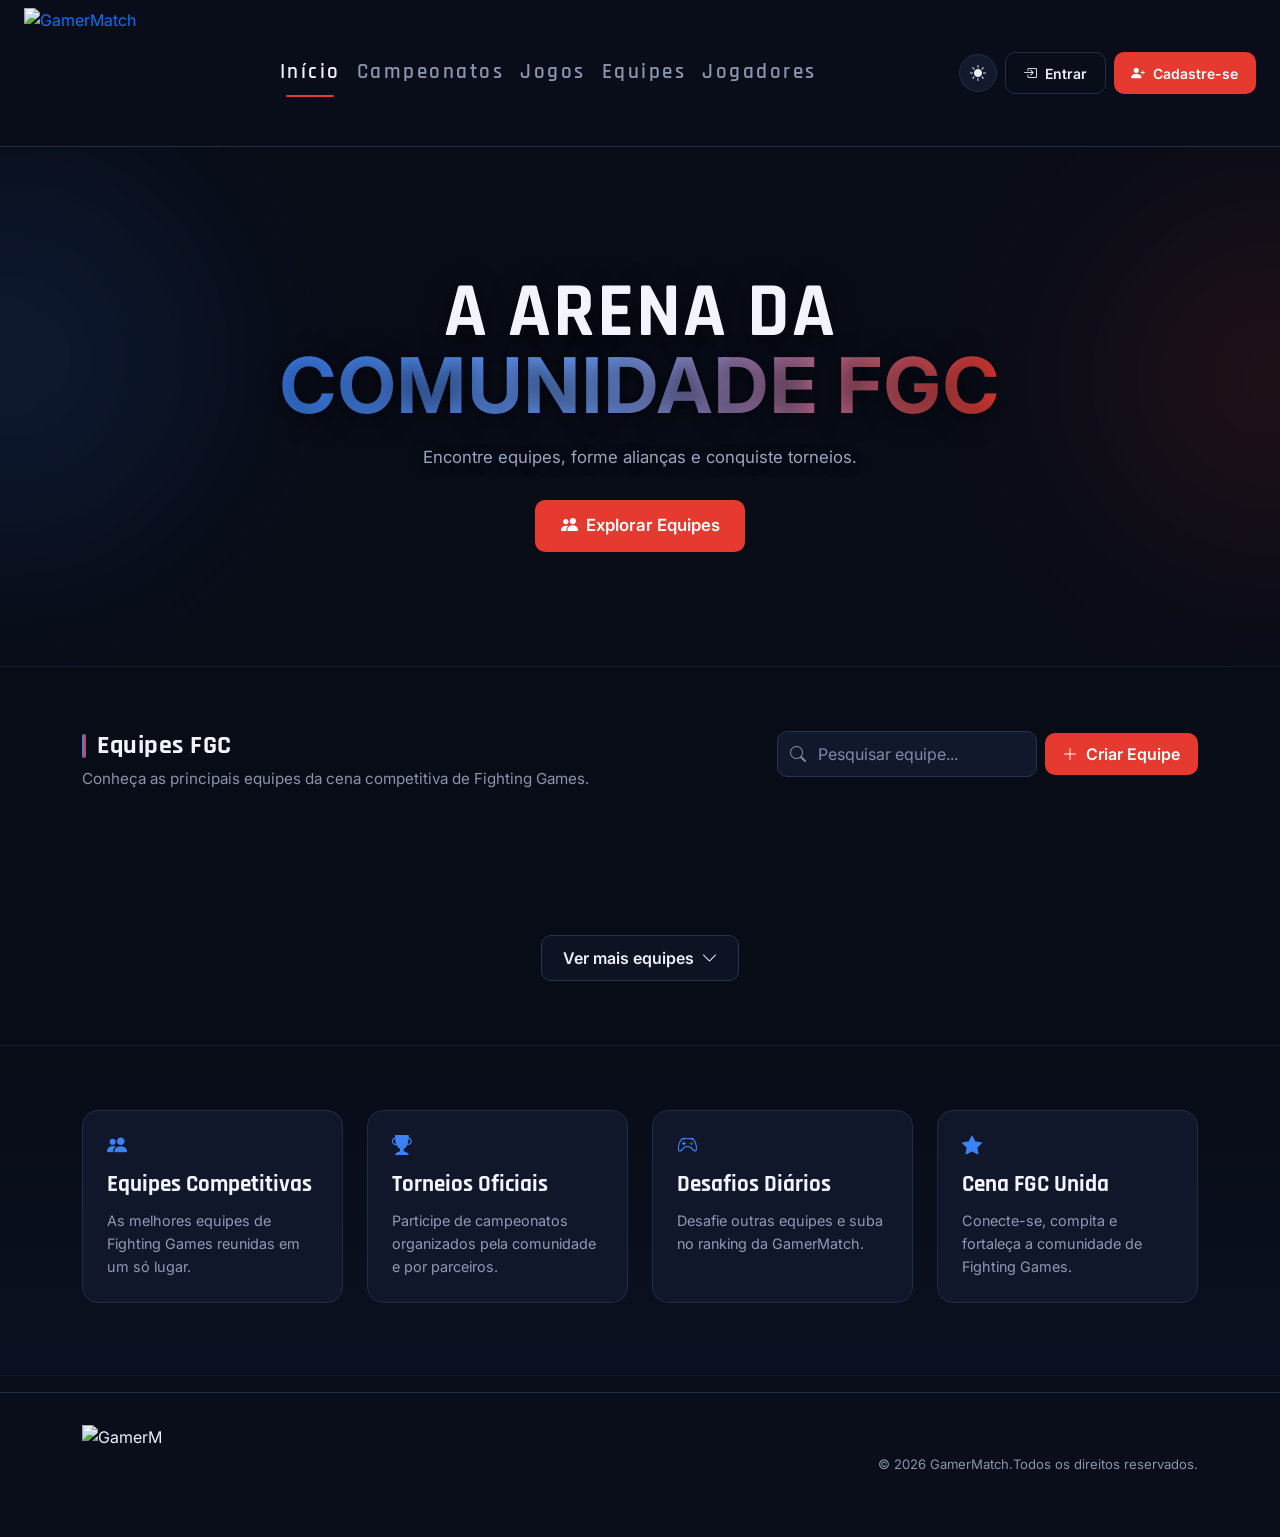
==== commit 30b58318: "Segundo Commit" ====
--- a/index.html
+++ b/index.html
@@ -3,28 +3,29 @@
 <head>
     <meta charset="UTF-8">
     <meta name="viewport" content="width=device-width, initial-scale=1.0">
-    <title>GamerMatch</title>
-    <!-- Bootstrap 5 -->
-    <link href="https://cdn.jsdelivr.net/npm/bootstrap@5.3.3/dist/css/bootstrap.min.css" rel="stylesheet">
+    <!-- Bootstrap -->
+    <link href="https://cdn.jsdelivr.net/npm/bootstrap@5.3.8/dist/css/bootstrap.min.css" rel="stylesheet">
     <!-- Bootstrap Icons -->
-    <link rel="stylesheet" href="https://cdn.jsdelivr.net/npm/bootstrap-icons@1.11.3/font/bootstrap-icons.css">
+    <link rel="stylesheet" href="https://cdn.jsdelivr.net/npm/bootstrap-icons@1.13.1/font/bootstrap-icons.min.css">
     <!-- Google Fonts -->
     <link rel="preconnect" href="https://fonts.googleapis.com">
-    <link href="https://fonts.googleapis.com/css2?family=Rajdhani:wght@500;600;700&family=Inter:wght@400;500;600&display=swap" rel="stylesheet">
-    <!-- CSS do projeto -->
+    <link rel="preconnect" href="https://fonts.gstatic.com" crossorigin>
+    <link href="https://fonts.googleapis.com/css2?family=Inter:wght@400;500;600;700&family=Rajdhani:wght@500;600;700&display=swap" rel="stylesheet">
+    <!-- CSS do Projeto -->
     <link rel="stylesheet" href="css/estilo.css">
+    <title>GamerMatch — A Arena da Comunidade FGC</title>
 </head>
-
 <body>
 
     <!-- ===================== CABEÇALHO ===================== -->
     <header class="cabecalho">
+    <div class="container-fluid px-4">
         <nav class="navbar navbar-expand-lg">
-            <div class="container-fluid px-4">
-                <!-- LOGO -->
-                <a class="navbar-brand logo" href="#">
-                    <img src="imagens/logo.png" alt="GamerMatch">
-                </a>
+
+            <!-- LOGO -->
+            <a href="index.html" class="logo">
+                <img src="imagens/logo.png" alt="GamerMatch">
+            </a>
 
                 <!-- BOTÃO DO MENU MOBILE -->
                 <button class="navbar-toggler" type="button" data-bs-toggle="collapse" data-bs-target="#menuNavegacao" aria-controls="menuNavegacao" aria-expanded="false" aria-label="Abrir menu">
@@ -189,36 +190,6 @@
                 <img src="imagens/logo.png" alt="GamerMatch">
             </a>
 
-
-            <!-- REDES SOCIAIS -->
-            <div class="redes-sociais">
-                <a href="#" aria-label="Discord">
-                    <i class="bi bi-discord"></i>
-                </a>
-
-                <a href="#" aria-label="Twitter">
-                    <i class="bi bi-twitter-x"></i>
-                </a>
-
-                <a href="#" aria-label="Instagram">
-                    <i class="bi bi-instagram"></i>
-                </a>
-
-                <a href="#" aria-label="YouTube">
-                    <i class="bi bi-youtube"></i>
-                </a>
-
-            </div>
-
-
-            <!-- LINKS DO RODAPÉ -->
-            <div class="links-rodape">
-                <a href="#">Sobre Nós</a>
-                <a href="#">Contato</a>
-                <a href="#">Termo de Uso</a>
-                <a href="#">Política de Privacidade</a>
-            </div>
-
             <!-- COPYRIGHT -->
             <p class="copyright mb-0">&copy; 2026 GamerMatch.Todos os direitos reservados.</p>
         </div>
--- a/css/estilo.css
+++ b/css/estilo.css
@@ -2,51 +2,53 @@
    GAMERMATCH — ESTILO PRINCIPAL
 ========================================================= */
 
-/* ===== Estrutura Principal ===== */
+
+/* =========================================================
+   RESET
+========================================================= */
 
 * {
     margin: 0;
     padding: 0;
     box-sizing: border-box;
+
     font-family: "Inter", sans-serif;
 }
 
-/* ===== HTML ===== */
 
 html {
     scroll-behavior: smooth;
 }
 
-/* ===== BODY ===== */
 
 body {
     background: #0a0e1a;
     color: #eef1fb;
+
     min-height: 100vh;
-    transition: background-color 0.25s ease, color 0.25s ease;
-}
-
-/* ===== LINKS ===== */
+
+    transition:
+        background-color 0.25s ease,
+        color 0.25s ease;
+}
+
 
 a {
     text-decoration: none;
 }
 
-/* ===== BOTÕES E INPUTS ===== */
 
 button,
 input {
     font-family: inherit;
 }
 
-/* ===== SELEÇÃO DE TEXTO ===== */
 
 ::selection {
     background: #e6392f;
-    color: white;
-}
-
-/* ===== FOCO DOS ELEMENTOS ===== */
+    color: #ffffff;
+}
+
 
 a:focus-visible,
 button:focus-visible,
@@ -55,13 +57,789 @@
     outline-offset: 2px;
 }
 
-/* ===== TEXTO COM GRADIENTE ===== */
+
+/* =========================================================
+   TEXTO GRADIENTE
+========================================================= */
 
 .text-accent {
-    background: linear-gradient(90deg, #3b82f6, #e6392f);
+    background: linear-gradient(
+        90deg,
+        #3b82f6,
+        #e6392f
+    );
+
     -webkit-background-clip: text;
     background-clip: text;
+
     color: transparent;
+}
+
+/* =========================================================
+   CABEÇALHO
+========================================================= */
+
+.cabecalho {
+    background: rgba(8, 12, 23, 0.94);
+    border-bottom: 1px solid rgba(59, 130, 246, 0.18);
+    backdrop-filter: blur(14px);
+    -webkit-backdrop-filter: blur(14px);
+}
+
+.cabecalho .container-fluid {
+    min-height: 92px;
+}
+
+.logo img {
+    width: 125px;
+    height: 125px;
+    object-fit: contain;
+}
+
+.menu-navegacao .nav-link {
+    padding: 1.5rem 0.8rem;
+    color: #8f9ab5;
+    font-family: "Rajdhani", sans-serif;
+    font-size: 1.15rem;
+    font-weight: 600;
+    letter-spacing: 2px;
+}
+
+.menu-navegacao .nav-link:hover {
+    color: #ffffff;
+}
+
+.menu-navegacao .nav-link.active {
+    color: #ffffff;
+}
+
+.menu-navegacao .nav-link.active::after {
+    background: linear-gradient(
+        90deg,
+        #3b82f6,
+        #e6392f
+    );
+    height: 3px;
+    bottom: 0.8rem;
+}
+
+/* =========================================================
+   BOTÕES DO HEADER
+========================================================= */
+
+.botoes-cabecalho {
+    margin-left: 1rem;
+}
+
+.botao-icone {
+    width: 42px;
+    height: 42px;
+
+    border: 1px solid #263452;
+    background: #11182b;
+    color: #eef1fb;
+}
+
+.botao-icone:hover {
+    border-color: #3b82f6;
+    background: #17213a;
+    color: #3b82f6;
+}
+
+.botao-contorno {
+    min-height: 42px;
+    padding: 0.55rem 1.2rem;
+
+    border: 1px solid #263452;
+    background: #0d1323;
+    color: #eef1fb;
+
+    border-radius: 10px;
+
+    font-weight: 600;
+}
+
+.botao-contorno:hover {
+    border-color: #3b82f6;
+    background: rgba(59, 130, 246, 0.1);
+    color: #ffffff;
+}
+
+.botao-principal {
+    min-height: 42px;
+    padding: 0.55rem 1.25rem;
+
+    background: #e6392f;
+    border-radius: 10px;
+
+    color: #ffffff;
+    font-weight: 700;
+}
+
+.botao-principal:hover {
+    background: #f0443a;
+    color: #ffffff;
+
+    transform: translateY(-2px);
+
+    box-shadow:
+        0 8px 24px rgba(230, 57, 47, 0.28);
+}
+
+
+
+/* =========================================================
+   HERO / INÍCIO
+========================================================= */
+
+.secao-inicial {
+    position: relative;
+    min-height: 520px;
+    display: flex;
+    align-items: center;
+    justify-content: center;
+    overflow: hidden;
+    border-bottom: 1px solid rgba(59, 130, 246, 0.12);
+    background: #080c17;
+}
+
+
+/* =========================================================
+   CARROSSEL
+========================================================= */
+
+.carrossel-fundo {
+    position: absolute;
+    inset: 0;
+    width: 100%;
+    height: 100%;
+    z-index: 0;
+    pointer-events: none;
+}
+
+
+.carrossel-fundo .carousel-inner,
+.carrossel-fundo .carousel-item {
+    width: 100%;
+    height: 100%;
+}
+
+
+.carrossel-fundo .carousel-item img {
+    width: 100%;
+    height: 100%;
+    object-fit: cover;
+    object-position: center;
+    filter: brightness(0.55) saturate(0.9);
+    transform: scale(1.02);
+}
+
+/* =========================================================
+   CAMADA SOBRE O CARROSSEL
+========================================================= */
+
+.fundo-secao-inicial {
+    position: absolute;
+    inset: 0;
+    z-index: 1;
+    pointer-events: none;
+    background: linear-gradient(90deg, rgba(8, 12, 23, 0.90) 0%, rgba(8, 12, 23, 0.55) 45%, rgba(8, 12, 23, 0.82) 100%);
+}
+
+
+/* ESCURECIMENTO EXTRA */
+
+.sobreposicao-carrossel {
+    position: absolute;
+    inset: 0;
+    background:
+        linear-gradient(
+            180deg,
+            rgba(8, 12, 23, 0.75) 0%,
+            rgba(8, 12, 23, 0.25) 45%,
+            rgba(8, 12, 23, 0.90) 100%
+        );
+}
+
+
+/* =========================================================
+   EFEITOS AZUL E VERMELHO
+========================================================= */
+
+.efeito-lateral {
+    position: absolute;
+
+    width: 380px;
+    height: 380px;
+
+    border-radius: 50%;
+
+    filter: blur(90px);
+
+    opacity: 0.25;
+
+    z-index: 2;
+}
+
+
+.efeito-azul {
+    left: -180px;
+    top: 20px;
+
+    background: rgba(59, 130, 246, 0.32);
+}
+
+
+.efeito-vermelho {
+    right: -180px;
+    top: 40px;
+
+    background: rgba(230, 57, 47, 0.28);
+}
+
+
+/* =========================================================
+   CONTEÚDO DO HERO
+========================================================= */
+
+.conteudo-inicial {
+    position: relative;
+
+    z-index: 3;
+
+    padding: 5rem 1rem 4rem;
+}
+
+
+/* =========================================================
+   TÍTULO
+========================================================= */
+
+.titulo-inicial {
+    margin-bottom: 1rem;
+
+    color: #f2f5ff;
+
+    font-family: "Rajdhani", sans-serif;
+
+    font-size: clamp(3rem, 6vw, 4.8rem);
+
+    font-weight: 700;
+
+    line-height: 0.95;
+
+    letter-spacing: 2px;
+
+    text-shadow:
+        0 4px 25px rgba(0, 0, 0, 0.65);
+}
+
+
+.titulo-inicial .text-accent {
+    background:
+        linear-gradient(
+            90deg,
+            #3b82f6 0%,
+            #719df5 45%,
+            #e6392f 100%
+        );
+
+    -webkit-background-clip: text;
+    background-clip: text;
+
+    color: transparent;
+}
+
+
+/* =========================================================
+   SUBTÍTULO
+========================================================= */
+
+.subtitulo-inicial {
+    max-width: 700px;
+
+    margin: 0 auto 1.8rem;
+
+    color: #d0d6e6;
+
+    font-size: 1.05rem;
+
+    line-height: 1.6;
+
+    text-shadow:
+        0 2px 12px rgba(0, 0, 0, 0.7);
+}
+
+
+/* =========================================================
+   BOTÃO DO HERO
+========================================================= */
+
+.conteudo-inicial .botao-principal,
+.conteudo-inicial .botao-contorno {
+    min-height: 52px;
+
+    padding: 0.7rem 1.6rem;
+
+    font-size: 1.05rem;
+}
+
+.fundo-secao-inicial {
+    position: absolute;
+    inset: 0;
+    pointer-events: none;
+}
+
+.efeito-lateral {
+    position: absolute;
+
+    width: 380px;
+    height: 380px;
+
+    border-radius: 50%;
+
+    filter: blur(90px);
+
+    opacity: 0.35;
+}
+
+.efeito-azul {
+    left: -180px;
+    top: 20px;
+
+    background: rgba(59, 130, 246, 0.32);
+}
+
+.efeito-vermelho {
+    right: -180px;
+    top: 40px;
+
+    background: rgba(230, 57, 47, 0.28);
+}
+
+.conteudo-inicial {
+    position: relative;
+    z-index: 2;
+
+    padding: 4rem 1rem 3rem;
+}
+
+.titulo-inicial {
+    margin-bottom: 1rem;
+
+    color: #f2f5ff;
+
+    font-family: "Rajdhani", sans-serif;
+    font-size: clamp(3rem, 6vw, 4.8rem);
+    font-weight: 700;
+
+    line-height: 0.95;
+    letter-spacing: 2px;
+}
+
+.titulo-inicial .text-accent {
+    background: linear-gradient(
+        90deg,
+        #3b82f6 0%,
+        #719df5 45%,
+        #e6392f 100%
+    );
+
+    -webkit-background-clip: text;
+    background-clip: text;
+
+    color: transparent;
+}
+
+.subtitulo-inicial {
+    max-width: 700px;
+
+    margin: 0 auto 1.8rem;
+
+    color: #9ba6c0;
+
+    font-size: 1.05rem;
+    line-height: 1.6;
+}
+
+.conteudo-inicial .botao-principal {
+    min-height: 52px;
+
+    padding: 0.7rem 1.6rem;
+
+    font-size: 1.05rem;
+}
+
+/* =========================================================
+   SEÇÃO EQUIPES
+========================================================= */
+
+.secao {
+    padding: 4.5rem 0;
+}
+
+.secao#equipes {
+    position: relative;
+
+    background: #080c17;
+}
+
+.titulo-secao {
+    color: #f2f5ff;
+
+    font-family: "Rajdhani", sans-serif;
+
+    font-size: 1.7rem;
+    letter-spacing: 0.5px;
+}
+
+.barra-titulo {
+    width: 4px;
+    height: 27px;
+
+    background: linear-gradient(
+        180deg,
+        #3b82f6,
+        #e6392f
+    );
+}
+
+.subtitulo-secao {
+    color: #8f9ab5;
+    font-size: 0.95rem;
+}
+
+/* =========================================================
+   PESQUISA
+========================================================= */
+
+.barra-ferramentas {
+    align-items: center;
+}
+
+.pesquisa {
+    position: relative;
+}
+
+.pesquisa i {
+    position: absolute;
+
+    left: 13px;
+    top: 50%;
+
+    transform: translateY(-50%);
+
+    z-index: 2;
+
+    color: #7f8aa5;
+}
+
+.pesquisa input {
+    width: 260px;
+    height: 46px;
+
+    padding-left: 40px;
+
+    background: #11182b;
+
+    border: 1px solid #263452;
+    border-radius: 10px;
+
+    color: #eef1fb;
+}
+
+.pesquisa input::placeholder {
+    color: #7f8aa5;
+}
+
+.pesquisa input:focus {
+    background: #11182b;
+
+    border-color: #3b82f6;
+
+    color: #ffffff;
+
+    box-shadow:
+        0 0 0 3px rgba(59, 130, 246, 0.12);
+}
+
+/* =========================================================
+   ÁREA DOS CARDS
+========================================================= */
+
+#teamsGrid {
+    min-height: 120px;
+}
+
+/* Caso o JavaScript gere cards */
+
+#teamsGrid .card,
+#teamsGrid .team-card,
+#teamsGrid .equipe-card {
+    background: #11182b;
+    border: 1px solid #263452;
+    border-radius: 16px;
+
+    color: #eef1fb;
+
+    overflow: hidden;
+
+    transition:
+        transform 0.2s ease,
+        border-color 0.2s ease,
+        box-shadow 0.2s ease;
+}
+
+#teamsGrid .card:hover,
+#teamsGrid .team-card:hover,
+#teamsGrid .equipe-card:hover {
+    transform: translateY(-5px);
+
+    border-color: rgba(59, 130, 246, 0.65);
+
+    box-shadow:
+        0 14px 35px rgba(0, 0, 0, 0.3);
+}
+
+/* =========================================================
+   VER MAIS
+========================================================= */
+
+#verMaisEquipes {
+    min-height: 46px;
+
+    padding: 0.6rem 1.3rem;
+
+    border-color: #263452;
+
+    background: #0d1323;
+
+    color: #eef1fb;
+
+    border-radius: 10px;
+
+    font-weight: 600;
+}
+
+#verMaisEquipes:hover {
+    border-color: #3b82f6;
+
+    background: rgba(59, 130, 246, 0.08);
+
+    color: #ffffff;
+
+    transform: translateY(-2px);
+}
+
+/* =========================================================
+   DESTAQUES
+========================================================= */
+
+.destaques {
+    padding: 4rem 0 4.5rem;
+
+    background:
+        linear-gradient(
+            180deg,
+            #080c17 0%,
+            #0b1020 100%
+        );
+
+    border-top: 1px solid rgba(59, 130, 246, 0.1);
+    border-bottom: 1px solid rgba(59, 130, 246, 0.1);
+}
+
+.card-destaque {
+    height: 100%;
+
+    padding: 1.5rem;
+
+    background: #10172a;
+
+    border: 1px solid #202d48;
+    border-radius: 16px;
+
+    transition:
+        transform 0.2s ease,
+        border-color 0.2s ease,
+        background-color 0.2s ease;
+}
+
+.card-destaque:hover {
+    transform: translateY(-5px);
+
+    border-color: rgba(59, 130, 246, 0.55);
+
+    background: #131c32;
+}
+
+.card-destaque > i {
+    display: inline-flex;
+
+    margin-bottom: 1rem;
+
+    color: #3b82f6;
+
+    font-size: 1.25rem;
+}
+
+.card-destaque h3 {
+    margin-bottom: 0.65rem;
+
+    color: #f2f5ff;
+
+    font-family: "Rajdhani", sans-serif;
+
+    font-size: 1.45rem;
+    font-weight: 700;
+}
+
+.card-destaque p {
+    margin: 0;
+
+    color: #8f9ab5;
+
+    font-size: 0.9rem;
+    line-height: 1.6;
+}
+
+/* =========================================================
+   RODAPÉ
+========================================================= */
+
+.rodape {
+    margin-top: 0;
+
+    padding: 2.5rem 0;
+
+    background: #060a13;
+
+    border-top: 1px solid #202d48;
+}
+
+.logo-rodape img {
+    width: 90px;
+    height: 90px;
+}
+
+.links-rodape a {
+    color: #7f8aa5;
+
+    transition: color 0.2s ease;
+}
+
+.links-rodape a:hover {
+    color: #ffffff;
+}
+
+.redes-sociais a {
+    background: #0d1323;
+}
+
+.copyright {
+    color: #69758f;
+}
+
+/* =========================================================
+   MODAL
+========================================================= */
+
+.modal-personalizado {
+    background: #10172a;
+
+    border: 1px solid #263452;
+
+    color: #eef1fb;
+}
+
+.modal-personalizado .form-control {
+    background: #0d1323;
+
+    border-color: #263452;
+
+    color: #ffffff;
+}
+
+.modal-personalizado .form-control:focus {
+    background: #0d1323;
+
+    border-color: #3b82f6;
+
+    color: #ffffff;
+
+    box-shadow:
+        0 0 0 3px rgba(59, 130, 246, 0.12);
+}
+
+/* =========================================================
+   RESPONSIVO
+========================================================= */
+
+@media (max-width: 991.98px) {
+
+    .cabecalho .container-fluid {
+        min-height: 78px;
+    }
+
+    .logo img {
+        width: 95px;
+        height: 95px;
+    }
+
+    .menu-navegacao .nav-link {
+        padding: 0.7rem;
+    }
+
+    .barra-ferramentas {
+        width: 100%;
+        justify-content: flex-start;
+    }
+
+}
+
+@media (max-width: 767.98px) {
+
+    .secao-inicial {
+        min-height: 390px;
+    }
+
+    .titulo-inicial {
+        font-size: 3rem;
+    }
+
+    .barra-ferramentas {
+        flex-direction: column;
+        align-items: stretch;
+    }
+
+    .pesquisa input {
+        width: 100%;
+    }
+
+    .barra-ferramentas .botao-principal {
+        width: 100%;
+    }
+
+}
+
+@media (max-width: 575.98px) {
+
+    .titulo-inicial {
+        font-size: 2.5rem;
+    }
+
+    .subtitulo-inicial {
+        font-size: 0.9rem;
+    }
+
+    .secao {
+        padding: 3.5rem 0;
+    }
+
+    .card-destaque {
+        padding: 1.25rem;
+    }
+
 }
 
 
@@ -72,6 +850,7 @@
 .cabecalho {
     position: sticky;
     top: 0;
+
     z-index: 1000;
 
     background: rgba(10, 14, 26, 0.88);
@@ -85,28 +864,31 @@
 }
 
 
-/* ===== LOGO DO CABEÇALHO ===== */
+/* =========================================================
+   LOGO
+========================================================= */
 
 .logo {
     display: flex;
+
     align-items: center;
+
     gap: 12px;
 }
 
-
-/* ===== IMAGEM DA LOGO ===== */
 
 .logo img {
     width: 130px;
     height: 130px;
 
     object-fit: contain;
+
     display: block;
 }
 
 
 /* =========================================================
-   MENU DE NAVEGAÇÃO
+   MENU
 ========================================================= */
 
 .menu-navegacao .nav-link {
@@ -116,9 +898,13 @@
 
     color: #8b93ad;
 
-    font-family: "Rajdhani", "Inter", sans-serif;
+    font-family:
+        "Rajdhani",
+        "Inter",
+        sans-serif;
 
     font-size: 1.3rem;
+
     font-weight: 600;
 
     letter-spacing: 2.5px;
@@ -127,21 +913,15 @@
 }
 
 
-/* ===== HOVER DO MENU ===== */
-
 .menu-navegacao .nav-link:hover {
     color: #eef1fb;
 }
 
 
-/* ===== ITEM ATIVO ===== */
-
 .menu-navegacao .nav-link.active {
     color: #eef1fb;
 }
 
-
-/* ===== LINHA DO ITEM ATIVO ===== */
 
 .menu-navegacao .nav-link.active::after {
     content: "";
@@ -162,7 +942,7 @@
 
 
 /* =========================================================
-   BOTÃO DO MENU MOBILE
+   MENU MOBILE
 ========================================================= */
 
 .navbar-toggler {
@@ -173,6 +953,7 @@
     padding: 0.45rem 0.65rem;
 }
 
+
 .navbar-toggler:focus {
     box-shadow: none;
 }
@@ -187,13 +968,16 @@
 }
 
 
-/* ===== BOTÃO DE TEMA ===== */
+/* =========================================================
+   BOTÃO ÍCONE
+========================================================= */
 
 .botao-icone {
     width: 38px;
     height: 38px;
 
     display: inline-flex;
+
     align-items: center;
     justify-content: center;
 
@@ -241,7 +1025,7 @@
 
     background: #e6392f;
 
-    color: white;
+    color: #ffffff;
 
     font-weight: 600;
 
@@ -253,7 +1037,7 @@
 
 
 .botao-principal:hover {
-    color: white;
+    color: #ffffff;
 
     filter: brightness(1.08);
 
@@ -265,7 +1049,7 @@
 
 
 /* =========================================================
-   BOTÃO DE CONTORNO
+   BOTÃO CONTORNO
 ========================================================= */
 
 .botao-contorno {
@@ -305,165 +1089,252 @@
 
 
 /* =========================================================
-   SEÇÃO INICIAL
-========================================================= */
-
-.secao-inicial {
+   ÁREA DO USUÁRIO
+========================================================= */
+
+.area-usuario {
     position: relative;
 
-    min-height: 430px;
-
-    display: flex;
-    align-items: center;
-
-    overflow: hidden;
-
-    padding: 5.5rem 0 4rem;
+    padding: 4.5rem 0 3.5rem;
 
     background:
         radial-gradient(
-            90% 100% at 50% 0%,
+            80% 120% at 50% 0%,
             #17213b 0%,
-            #0a0e1a 70%
+            #0a0e1a 75%
         );
-}
-
-
-/* ===== FUNDO DA SEÇÃO INICIAL ===== */
-
-.fundo-secao-inicial {
+
+    border-bottom: 1px solid #232d47;
+
+    overflow: hidden;
+}
+
+
+.area-usuario::before {
+    content: "";
+
     position: absolute;
 
-    inset: 0;
-
-    pointer-events: none;
-}
-
-
-/* ===== EFEITOS LATERAIS ===== */
-
-.efeito-lateral {
-    position: absolute;
-
     top: 0;
-    bottom: 0;
-
-    width: 42%;
-
-    opacity: 0.5;
-
-    filter: saturate(1.1);
-}
-
-
-/* ===== EFEITO AZUL ===== */
-
-.efeito-azul {
     left: 0;
+
+    width: 45%;
+    height: 100%;
 
     background:
         radial-gradient(
             ellipse at left,
-            rgba(59, 130, 246, 0.35),
+            rgba(59, 130, 246, 0.16),
             transparent 70%
         );
-}
-
-
-/* ===== EFEITO VERMELHO ===== */
-
-.efeito-vermelho {
+
+    pointer-events: none;
+}
+
+
+.area-usuario::after {
+    content: "";
+
+    position: absolute;
+
+    top: 0;
     right: 0;
+
+    width: 45%;
+    height: 100%;
 
     background:
         radial-gradient(
             ellipse at right,
-            rgba(230, 57, 47, 0.35),
+            rgba(230, 57, 47, 0.14),
             transparent 70%
         );
-}
-
-
-/* ===== CONTEÚDO INICIAL ===== */
-
-.conteudo-inicial {
+
+    pointer-events: none;
+}
+
+
+/* =========================================================
+   TEXTOS DO USUÁRIO
+========================================================= */
+
+.sobrelinha-usuario {
     position: relative;
 
-    z-index: 2;
-
-    max-width: 720px;
-
-    margin: 0 auto;
-}
-
-
-/* ===== TÍTULO PRINCIPAL ===== */
-
-.titulo-inicial {
-    margin-bottom: 1rem;
+    margin-bottom: 0.7rem;
+
+    color: #3b82f6;
 
     font-family:
         "Rajdhani",
         "Inter",
         sans-serif;
 
-    font-size: clamp(2.2rem, 5vw, 3.6rem);
+    font-size: 0.85rem;
 
     font-weight: 700;
 
-    line-height: 1.05;
-
-    letter-spacing: 1px;
-}
-
-
-/* ===== SUBTÍTULO ===== */
-
-.subtitulo-inicial {
-    margin-bottom: 2rem;
-
-    color: #8b93ad;
-
-    font-size: 1.05rem;
-}
-
-
-/* =========================================================
-   SEÇÕES
-========================================================= */
-
-.secao {
-    padding: 4rem 0;
-}
-
-
-/* ===== TÍTULO DA SEÇÃO ===== */
-
-.titulo-secao {
-    display: flex;
-
-    align-items: center;
-
-    gap: 0.7rem;
-
-    margin-bottom: 0.4rem;
+    letter-spacing: 3px;
+}
+
+
+.titulo-usuario {
+    position: relative;
+
+    margin-bottom: 0.8rem;
+
+    color: #eef1fb;
 
     font-family:
         "Rajdhani",
         "Inter",
         sans-serif;
 
+    font-size: clamp(2.2rem, 5vw, 3.5rem);
+
+    font-weight: 700;
+
+    line-height: 1.05;
+
+    letter-spacing: 1px;
+}
+
+
+.titulo-usuario span {
+    color: #3b82f6;
+}
+
+
+.subtitulo-usuario {
+    position: relative;
+
+    max-width: 650px;
+
+    margin: 0;
+
+    color: #8b93ad;
+
+    font-size: 1rem;
+
+    line-height: 1.6;
+}
+
+
+/* =========================================================
+   PERFIL
+========================================================= */
+
+.perfil-usuario {
+    position: relative;
+
+    display: flex;
+
+    align-items: center;
+
+    gap: 1rem;
+
+    padding: 1.2rem;
+
+    background: rgba(19, 26, 46, 0.9);
+
+    border: 1px solid #232d47;
+
+    border-radius: 16px;
+
+    box-shadow:
+        0 10px 30px rgba(0, 0, 0, 0.25);
+}
+
+
+.avatar-usuario {
+    width: 64px;
+    height: 64px;
+
+    flex-shrink: 0;
+
+    display: flex;
+
+    align-items: center;
+    justify-content: center;
+
+    background:
+        linear-gradient(
+            135deg,
+            #3b82f6,
+            #e6392f
+        );
+
+    border-radius: 50%;
+
+    color: #ffffff;
+
+    font-family:
+        "Rajdhani",
+        "Inter",
+        sans-serif;
+
+    font-size: 1.35rem;
+
+    font-weight: 700;
+}
+
+
+.perfil-usuario h2 {
+    margin: 0 0 0.2rem;
+
+    color: #eef1fb;
+
+    font-family:
+        "Rajdhani",
+        "Inter",
+        sans-serif;
+
+    font-size: 1.25rem;
+
+    font-weight: 700;
+}
+
+
+.perfil-usuario p {
+    margin: 0;
+
+    color: #8b93ad;
+
+    font-size: 0.85rem;
+}
+
+
+/* =========================================================
+   SEÇÕES
+========================================================= */
+
+.secao {
+    padding: 4rem 0;
+}
+
+
+.titulo-secao {
+    display: flex;
+
+    align-items: center;
+
+    gap: 0.7rem;
+
+    margin-bottom: 0.4rem;
+
+    font-family:
+        "Rajdhani",
+        "Inter",
+        sans-serif;
+
     font-size: 1.6rem;
 
     font-weight: 700;
 }
 
-
-/* ===== BARRA DO TÍTULO ===== */
 
 .barra-titulo {
     width: 4px;
-
     height: 24px;
 
     display: inline-block;
@@ -479,8 +1350,6 @@
 }
 
 
-/* ===== SUBTÍTULO DA SEÇÃO ===== */
-
 .subtitulo-secao {
     margin: 0;
 
@@ -489,98 +1358,13 @@
 
 
 /* =========================================================
-   BARRA DE FERRAMENTAS
-========================================================= */
-
-.barra-ferramentas {
-    align-items: center;
-}
-
-
-/* ===== PESQUISA ===== */
-
-.pesquisa {
-    position: relative;
-
-    min-width: 240px;
-}
-
-
-/* ===== ÍCONE DA PESQUISA ===== */
-
-.pesquisa i {
-    position: absolute;
-
-    left: 14px;
-
-    top: 50%;
-
-    transform: translateY(-50%);
-
-    color: #8b93ad;
-
-    pointer-events: none;
-}
-
-
-/* ===== CAMPO DE PESQUISA ===== */
-
-.pesquisa input {
-    min-height: 40px;
-
-    padding-left: 2.4rem;
-
-    background: #131a2e;
-
-    border: 1px solid #232d47;
-
-    color: #eef1fb;
-
-    border-radius: 10px;
-
-    transition:
-        border-color 0.2s ease,
-        box-shadow 0.2s ease,
-        background-color 0.2s ease;
-}
-
-
-/* ===== PLACEHOLDER ===== */
-
-.pesquisa input::placeholder {
-    color: #8b93ad;
-}
-
-
-/* ===== CAMPO ATIVO ===== */
-
-.pesquisa input:focus {
-    background: #131a2e;
-
-    color: #eef1fb;
-
-    border-color: #3b82f6;
-
-    box-shadow:
-        0 0 0 3px rgba(59, 130, 246, 0.2);
-
-    outline: none;
-}
-
-
-/* =========================================================
-   CARDS DAS EQUIPES
-========================================================= */
-
-/*
-   Esta classe será usada pelo JavaScript
-   quando ele gerar os cards.
-*/
-
-.card-equipe {
+   ESTATÍSTICAS
+========================================================= */
+
+.estatistica-card {
     height: 100%;
 
-    padding: 1.6rem 1.2rem;
+    padding: 1.5rem 1.2rem;
 
     background: #131a2e;
 
@@ -597,606 +1381,454 @@
 }
 
 
-/* ===== HOVER ===== */
-
-.card-equipe:hover {
+.estatistica-card:hover {
     transform: translateY(-4px);
 
     border-color: #3b82f6;
 
     box-shadow:
-        0 10px 30px rgba(0, 0, 0, 0.35);
-}
-
-
-/* =========================================================
-   EMBLEMA DA EQUIPE
-========================================================= */
-
-.emblema-equipe {
-    width: 84px;
-    height: 84px;
+        0 10px 30px rgba(0, 0, 0, 0.3);
+}
+
+
+.icone-estatistica {
+    width: 50px;
+    height: 50px;
 
     display: flex;
 
     align-items: center;
     justify-content: center;
 
-    margin: 0 auto 1rem;
+    margin: 0 auto 0.8rem;
 
     background: #1a2238;
 
     border: 1px solid #232d47;
 
     border-radius: 50%;
+
+    color: #3b82f6;
+
+    font-size: 1.35rem;
+}
+
+
+.estatistica-card p {
+    margin: 0 0 0.35rem;
+
+    color: #8b93ad;
+
+    font-size: 0.85rem;
+}
+
+
+.estatistica-card strong {
+    display: block;
+
+    color: #eef1fb;
 
     font-family:
         "Rajdhani",
         "Inter",
         sans-serif;
 
-    font-size: 1.7rem;
+    font-size: 2rem;
 
     font-weight: 700;
+}
+
+
+/* =========================================================
+   PAINÉIS
+========================================================= */
+
+.painel {
+    height: 100%;
+
+    background: #131a2e;
+
+    border: 1px solid #232d47;
+
+    border-radius: 16px;
+
+    overflow: hidden;
 
     transition:
         border-color 0.2s ease,
-        transform 0.2s ease;
-}
-
-
-/* ===== HOVER DO EMBLEMA ===== */
-
-.card-equipe:hover .emblema-equipe {
-    border-color: #3b82f6;
-
-    transform: scale(1.04);
-}
-
-
-/* =========================================================
-   INFORMAÇÕES DA EQUIPE
-========================================================= */
-
-
-/* ===== NOME ===== */
-
-.nome-equipe {
-    min-height: 2.5em;
-
+        box-shadow 0.2s ease;
+}
+
+
+.painel:hover {
+    border-color: #2d3b5d;
+
+    box-shadow:
+        0 10px 30px rgba(0, 0, 0, 0.25);
+}
+
+
+/* =========================================================
+   CABEÇALHO DOS PAINÉIS
+========================================================= */
+
+.cabecalho-painel {
     display: flex;
 
     align-items: center;
-    justify-content: center;
-
-    margin-bottom: 0.35rem;
+    justify-content: space-between;
+
+    gap: 1rem;
+
+    padding: 1.3rem 1.4rem;
+
+    border-bottom: 1px solid #232d47;
+}
+
+
+.cabecalho-painel h2 {
+    margin: 0 0 0.25rem;
+
+    color: #eef1fb;
 
     font-family:
         "Rajdhani",
         "Inter",
         sans-serif;
 
-    font-size: 1.05rem;
+    font-size: 1.2rem;
 
     font-weight: 700;
 }
 
 
-/* ===== PAÍS ===== */
-
-.pais-equipe {
+.cabecalho-painel p {
+    margin: 0;
+
+    color: #8b93ad;
+
+    font-size: 0.8rem;
+}
+
+
+.icone-painel {
+    width: 42px;
+    height: 42px;
+
+    flex-shrink: 0;
+
     display: flex;
 
     align-items: center;
     justify-content: center;
 
-    gap: 0.4rem;
-
-    margin-bottom: 0.5rem;
-
-    color: #8b93ad;
-
-    font-size: 0.82rem;
-}
-
-
-/* ===== JOGADORES ===== */
-
-.jogadores-equipe {
+    background: #1a2238;
+
+    border: 1px solid #232d47;
+
+    border-radius: 50%;
+
+    color: #3b82f6;
+
+    font-size: 1.1rem;
+}
+
+
+/* =========================================================
+   ESTADO VAZIO
+========================================================= */
+
+.estado-vazio {
+    padding: 3rem 1.5rem;
+
+    text-align: center;
+}
+
+
+.icone-vazio {
+    width: 64px;
+    height: 64px;
+
     display: flex;
 
     align-items: center;
     justify-content: center;
 
-    gap: 0.4rem;
-
-    margin-bottom: 1.1rem;
-
-    color: #8b93ad;
-
-    font-size: 0.82rem;
-}
-
-
-/* ===== BOTÃO DO CARD ===== */
-
-.card-equipe .botao-contorno {
-    width: 100%;
-
-    justify-content: center;
-
-    padding: 0.5rem 0.9rem;
-
-    font-size: 0.85rem;
-}
-
-
-/* ===== CARD ESCONDIDO ===== */
-
-.card-equipe.oculto {
-    display: none;
-}
-
-
-/* =========================================================
-   DESTAQUES
-========================================================= */
-
-.destaques {
-    padding: 3rem 0;
-
-    background: #0f1424;
-
-    border-top: 1px solid #232d47;
-
-    border-bottom: 1px solid #232d47;
-}
-
-
-/* ===== CARD DE DESTAQUE ===== */
-
-.card-destaque {
-    height: 100%;
-
-    padding: 0.5rem;
-}
-
-
-/* ===== ÍCONE ===== */
-
-.card-destaque i {
-    display: block;
-
-    margin-bottom: 0.8rem;
+    margin: 0 auto 1rem;
+
+    background: #1a2238;
+
+    border: 1px solid #232d47;
+
+    border-radius: 50%;
 
     color: #3b82f6;
 
-    font-size: 1.6rem;
-}
-
-
-/* ===== TÍTULO ===== */
-
-.card-destaque h3 {
-    margin-bottom: 0.35rem;
+    font-size: 1.5rem;
+}
+
+
+.estado-vazio h3 {
+    margin-bottom: 0.45rem;
+
+    color: #eef1fb;
 
     font-family:
         "Rajdhani",
         "Inter",
         sans-serif;
 
-    font-size: 1rem;
+    font-size: 1.15rem;
 
     font-weight: 700;
 }
 
 
-/* ===== TEXTO ===== */
-
-.card-destaque p {
-    margin: 0;
+.estado-vazio p {
+    max-width: 430px;
+
+    margin: 0 auto 1.4rem;
 
     color: #8b93ad;
 
-    font-size: 0.87rem;
+    font-size: 0.85rem;
 
     line-height: 1.5;
 }
 
 
 /* =========================================================
-   RODAPÉ
-========================================================= */
-
-.rodape {
-    padding: 2rem 0;
-
-    background: #0a0e1a;
-
-    border-top: 1px solid #232d47;
-}
-
-
-/* ===== LOGO DO RODAPÉ ===== */
-
-.logo-rodape {
-    display: flex;
-
-    align-items: center;
-}
-
-
-.logo-rodape img {
-    width: 80px;
-
-    height: 80px;
-
-    object-fit: contain;
-}
-
-
-/* =========================================================
-   REDES SOCIAIS
-========================================================= */
-
-.redes-sociais {
-    display: flex;
-
-    gap: 0.9rem;
-}
-
-
-.redes-sociais a {
-    width: 36px;
-
-    height: 36px;
+   =========================================================
+   BOTÕES CRUD
+   =========================================================
+========================================================= */
+
+
+/*
+   AQUI ESTÁ O CRUD.
+
+   2 COLUNAS:
+
+   Cadastrar | Consultar
+   Atualizar | Excluir
+*/
+
+
+.botoes-crud {
+    width: 100%;
+
+    margin-top: 24px;
+
+    display: grid;
+
+    grid-template-columns: 1fr 1fr;
+
+    gap: 12px;
+}
+
+
+/* =========================================================
+   BOTÃO CRUD
+========================================================= */
+
+.botoes-crud a.botao-crud {
+    width: 100%;
+
+    min-height: 48px;
 
     display: flex;
 
     align-items: center;
     justify-content: center;
 
-    border: 1px solid #232d47;
-
-    border-radius: 50%;
-
-    color: #8b93ad;
+    gap: 8px;
+
+    padding: 12px 15px;
+
+    background: #ff5a1f !important;
+
+    background-color: #ff5a1f !important;
+
+    background-image: none !important;
+
+    border: 1px solid #ff5a1f !important;
+
+    border-radius: 8px;
+
+    color: #ffffff !important;
+
+    font-family: "Inter", sans-serif;
+
+    font-size: 14px;
+
+    font-weight: 700;
+
+    text-decoration: none !important;
+
+    cursor: pointer;
+
+    opacity: 1 !important;
 
     transition:
-        color 0.2s ease,
+        background-color 0.2s ease,
         border-color 0.2s ease,
-        transform 0.2s ease;
-}
-
-
-.redes-sociais a:hover {
-    color: #3b82f6;
-
-    border-color: #3b82f6;
+        transform 0.2s ease,
+        box-shadow 0.2s ease;
+}
+
+
+/* =========================================================
+   ÍCONE DO CRUD
+========================================================= */
+
+.botoes-crud a.botao-crud i {
+    color: #ffffff !important;
+
+    font-size: 16px;
+
+    line-height: 1;
+}
+
+
+/* =========================================================
+   TEXTO DO CRUD
+========================================================= */
+
+.botoes-crud a.botao-crud span {
+    color: #ffffff !important;
+}
+
+
+/* =========================================================
+   HOVER CRUD
+========================================================= */
+
+.botoes-crud a.botao-crud:hover {
+
+    background: #e94d17 !important;
+
+    background-color: #e94d17 !important;
+
+    background-image: none !important;
+
+    border-color: #e94d17 !important;
+
+    color: #ffffff !important;
 
     transform: translateY(-2px);
-}
-
-
-/* =========================================================
-   LINKS DO RODAPÉ
-========================================================= */
-
-.links-rodape {
-    display: flex;
-
-    flex-wrap: wrap;
-
-    gap: 1.2rem;
-}
-
-
-.links-rodape a {
-    color: #8b93ad;
-
-    font-size: 0.85rem;
-
-    transition: color 0.2s ease;
-}
-
-
-.links-rodape a:hover {
-    color: #eef1fb;
-}
-
-
-/* =========================================================
-   COPYRIGHT
-========================================================= */
-
-.copyright {
-    color: #8b93ad;
-
-    font-size: 0.82rem;
-}
-
-
-/* =========================================================
-   MODAL
-========================================================= */
-
-.modal-personalizado {
-    background: #131a2e;
-
-    color: #eef1fb;
-
-    border: 1px solid #232d47;
-
-    border-radius: 16px;
 
     box-shadow:
-        0 10px 30px rgba(0, 0, 0, 0.35);
-}
-
-
-/* ===== CABEÇALHO E RODAPÉ DO MODAL ===== */
-
-.modal-personalizado .modal-header,
-.modal-personalizado .modal-footer {
-    border-color: #232d47;
-}
-
-
-/* ===== TÍTULO DO MODAL ===== */
-
-.modal-personalizado .modal-title {
-    font-family:
-        "Rajdhani",
-        "Inter",
-        sans-serif;
-
-    font-weight: 700;
-}
-
-
-/* ===== ÍCONE DO TÍTULO ===== */
-
-.modal-personalizado .modal-title i {
-    margin-right: 0.4rem;
-
-    color: #e6392f;
-}
-
-
-/* ===== CAMPOS DO FORMULÁRIO ===== */
-
-.modal-personalizado .form-control {
-    background: #1a2238;
-
-    border: 1px solid #232d47;
-
-    color: #eef1fb;
-
-    border-radius: 10px;
-}
-
-
-/* ===== PLACEHOLDER ===== */
-
-.modal-personalizado .form-control::placeholder {
-    color: #8b93ad;
-}
-
-
-/* ===== CAMPO SELECIONADO ===== */
-
-.modal-personalizado .form-control:focus {
-    background: #1a2238;
-
-    color: #eef1fb;
-
-    border-color: #3b82f6;
-
-    box-shadow:
-        0 0 0 3px rgba(59, 130, 246, 0.2);
-
-    outline: none;
-}
-
-
-/* ===== LABELS ===== */
-
-.modal-personalizado .form-label {
-    color: #eef1fb;
-
-    font-weight: 600;
-}
-
-
-/* =========================================================
-   RESPONSIVIDADE — TABLETS
-========================================================= */
-
-@media (max-width: 991.98px) {
-
-    /* ===== MENU ===== */
-
-    .menu-navegacao {
-        padding: 1rem 0;
-
-        text-align: center;
-    }
-
-
-    .menu-navegacao .nav-link {
-        padding: 0.75rem;
-    }
-
-
-    .menu-navegacao .nav-link.active::after {
-        left: 35%;
-
-        right: 35%;
-
-        bottom: 0.3rem;
-    }
-
-
-    /* ===== BOTÕES DO CABEÇALHO ===== */
-
-    .botoes-cabecalho {
-        margin: 1rem 0 0;
-
-        justify-content: center;
-    }
-
-
-    /* ===== PESQUISA ===== */
-
-    .barra-ferramentas {
-        width: 100%;
-
-        flex-direction: column;
-
-        align-items: stretch !important;
-    }
-
-
-    .pesquisa {
-        width: 100%;
-
-        min-width: 0;
-    }
-
-
-    .barra-ferramentas .botao-principal {
-        width: 100%;
-    }
-}
-
-
-/* =========================================================
-   RESPONSIVIDADE — CELULARES
-========================================================= */
-
-@media (max-width: 575.98px) {
-
-    /* ===== LOGO ===== */
-
-    .logo img {
-        width: 90px;
-
-        height: 90px;
-    }
-
-
-    /* ===== SEÇÃO INICIAL ===== */
-
-    .secao-inicial {
-        min-height: 380px;
-
-        padding: 4rem 1rem 3rem;
-    }
-
-
-    .titulo-inicial {
-        font-size: 2.2rem;
-    }
-
-
-    .subtitulo-inicial {
-        font-size: 0.95rem;
-    }
-
-
-    /* ===== SEÇÃO ===== */
-
-    .secao {
-        padding: 3rem 0;
-    }
-
-
-    .titulo-secao {
-        font-size: 1.45rem;
-    }
-
-
-    /* ===== CARDS ===== */
-
-    .card-equipe {
-        padding: 1.4rem 1rem;
-    }
-
-
-    /* ===== DESTAQUES ===== */
-
-    .destaques {
-        padding: 2.5rem 0;
-    }
-
-
-    .card-destaque {
-        text-align: center;
-    }
-
-
-    /* ===== RODAPÉ ===== */
-
-    .rodape .container {
-        flex-direction: column;
-
-        text-align: center;
-    }
-
-
-    .links-rodape {
-        justify-content: center;
-    }
-
-
-    .redes-sociais {
-        justify-content: center;
-    }
-}
-
-
-/* =========================================================
-   TELAS MUITO PEQUENAS
-========================================================= */
-
-@media (max-width: 400px) {
-
-    .logo img {
-        width: 75px;
-
-        height: 75px;
-    }
-
-
-    .titulo-inicial {
-        font-size: 2rem;
-    }
-}
-
-
-/* =========================================================
-   MOVIMENTAÇÃO REDUZIDA
-========================================================= */
-
-@media (prefers-reduced-motion: reduce) {
-
-    * {
-        animation: none !important;
-
-        transition: none !important;
-
-        scroll-behavior: auto !important;
-    }
-}
-
-/* =========================================================
-   TELA DE LOGIN
+        0 6px 18px rgba(255, 90, 31, 0.35);
+}
+
+
+.botoes-crud a.botao-crud:hover i,
+.botoes-crud a.botao-crud:hover span {
+    color: #ffffff !important;
+}
+
+
+/* =========================================================
+   GARANTIA EXTRA DA COR
+========================================================= */
+
+.painel .estado-vazio .botoes-crud a.botao-crud {
+
+    background: #ff5a1f !important;
+
+    background-color: #ff5a1f !important;
+
+    color: #ffffff !important;
+
+    border: 1px solid #ff5a1f !important;
+}
+
+
+.painel .estado-vazio .botoes-crud a.botao-crud i {
+
+    color: #ffffff !important;
+}
+
+
+/* =========================================================
+   POSIÇÕES
+========================================================= */
+
+
+/* CADASTRAR */
+
+.botoes-crud a.botao-crud:nth-child(1) {
+
+    grid-column: 1;
+
+    grid-row: 1;
+}
+
+
+/* CONSULTAR */
+
+.botoes-crud a.botao-crud:nth-child(2) {
+
+    grid-column: 2;
+
+    grid-row: 1;
+}
+
+
+/* ATUALIZAR */
+
+.botoes-crud a.botao-crud:nth-child(3) {
+
+    grid-column: 1;
+
+    grid-row: 2;
+}
+
+
+/* EXCLUIR */
+
+.botoes-crud a.botao-crud:nth-child(4) {
+
+    grid-column: 2;
+
+    grid-row: 2;
+}
+
+
+/* =========================================================
+   RESPONSIVIDADE CRUD
+========================================================= */
+
+@media (max-width: 480px) {
+
+    .botoes-crud {
+
+        grid-template-columns: 1fr;
+    }
+
+
+    .botoes-crud a.botao-crud:nth-child(1),
+    .botoes-crud a.botao-crud:nth-child(2),
+    .botoes-crud a.botao-crud:nth-child(3),
+    .botoes-crud a.botao-crud:nth-child(4) {
+
+        grid-column: 1;
+
+        grid-row: auto;
+    }
+
+}
+
+
+/* =========================================================
+   LOGIN
 ========================================================= */
 
 .tela-login {
     min-height: 100vh;
 
     display: flex;
+
     align-items: center;
 
     background:
@@ -1210,32 +1842,26 @@
 }
 
 
-/* =========================================================
-   CARTÃO DE LOGIN
-========================================================= */
-
 .cartao-login {
     padding: 2.5rem;
 
     background: rgba(19, 26, 46, 0.95);
 
     border: 1px solid #232d47;
+
     border-radius: 20px;
 
     box-shadow:
         0 20px 50px rgba(0, 0, 0, 0.45);
 }
 
-
-/* =========================================================
-   LOGO
-========================================================= */
 
 .logo-login {
     width: 100px;
     height: 100px;
 
     display: flex;
+
     align-items: center;
     justify-content: center;
 
@@ -1244,8 +1870,6 @@
     text-decoration: none;
 }
 
-
-/* ===== IMAGEM DO LOGO ===== */
 
 .logo-login img {
     width: 100%;
@@ -1261,44 +1885,37 @@
 }
 
 
-/* ===== EFEITO AO PASSAR O MOUSE ===== */
-
 .logo-login:hover img {
+
     transform: scale(1.05);
 
     filter: brightness(1.08);
 }
 
-
-/* =========================================================
-   TÍTULO
-========================================================= */
 
 .titulo-login {
     margin-bottom: 0.4rem;
 
     color: #eef1fb;
 
-    font-family: "Rajdhani", "Inter", sans-serif;
+    font-family:
+        "Rajdhani",
+        "Inter",
+        sans-serif;
 
     font-size: 1.8rem;
+
     font-weight: 700;
 
     letter-spacing: 1px;
 }
 
-
-/* ===== PARTE COLORIDA DO TÍTULO ===== */
 
 .titulo-login span {
     color: #3b82f6;
 }
 
 
-/* =========================================================
-   SUBTÍTULO
-========================================================= */
-
 .subtitulo-login {
     margin: 0;
 
@@ -1308,25 +1925,20 @@
 }
 
 
-/* =========================================================
-   LABELS
-========================================================= */
-
 .cartao-login .form-label {
+
     margin-bottom: 0.45rem;
 
     color: #eef1fb;
 
     font-size: 0.9rem;
+
     font-weight: 600;
 }
 
 
-/* =========================================================
-   CAMPOS DE LOGIN
-========================================================= */
-
 .campo-login {
+
     min-height: 46px;
 
     padding: 0.7rem 0.9rem;
@@ -1334,6 +1946,7 @@
     background: #1a2238;
 
     border: 1px solid #232d47;
+
     border-radius: 10px;
 
     color: #eef1fb;
@@ -1345,16 +1958,14 @@
 }
 
 
-/* ===== PLACEHOLDER ===== */
-
 .campo-login::placeholder {
+
     color: #8b93ad;
 }
 
 
-/* ===== CAMPO SELECIONADO ===== */
-
 .campo-login:focus {
+
     background: #1a2238;
 
     color: #eef1fb;
@@ -1368,43 +1979,36 @@
 }
 
 
-/* =========================================================
-   CHECKBOX
-========================================================= */
-
 .cartao-login .form-check-input {
+
     background-color: #1a2238;
 
     border-color: #232d47;
 }
 
 
-/* ===== CHECKBOX MARCADO ===== */
-
 .cartao-login .form-check-input:checked {
+
     background-color: #3b82f6;
 
     border-color: #3b82f6;
 }
 
 
-/* ===== TEXTO DO CHECKBOX ===== */
-
 .cartao-login .form-check-label {
+
     color: #8b93ad;
 
     font-size: 0.82rem;
 }
 
 
-/* =========================================================
-   LINKS
-========================================================= */
-
 .link-login {
+
     color: #3b82f6;
 
     font-size: 0.85rem;
+
     font-weight: 600;
 
     text-decoration: none;
@@ -1413,855 +2017,1074 @@
 }
 
 
-/* ===== HOVER ===== */
-
 .link-login:hover {
-    color: #eef1fb;
-}
-
-
-/* =========================================================
-   BOTÃO ENTRAR
-========================================================= */
+
+    color: #eef1fb;
+}
+
 
 .botao-login {
+
+    width: 100%;
+
     min-height: 46px;
 
     border-radius: 10px;
-
-    font-family: "Rajdhani", "Inter", sans-serif;
-
-    font-size: 1rem;
-    font-weight: 700;
-
-    letter-spacing: 0.5px;
-}
-
-
-/* =========================================================
-   TEXTO DE CADASTRO
-========================================================= */
-
-.texto-cadastro {
-    margin: 0;
-
-    color: #8b93ad;
-
-    font-size: 0.85rem;
-}
-
-
-/* =========================================================
-   LINK VOLTAR
-========================================================= */
-
-.link-voltar {
-    color: #8b93ad;
-
-    font-size: 0.8rem;
-
-    text-decoration: none;
-
-    transition: color 0.2s ease;
-}
-
-
-/* ===== HOVER ===== */
-
-.link-voltar:hover {
-    color: #eef1fb;
-}
-
-
-/* =========================================================
-   RESPONSIVIDADE — LOGIN
-========================================================= */
-
-@media (max-width: 575.98px) {
-
-    .cartao-login {
-        padding: 2rem 1.4rem;
-
-        border-radius: 16px;
-    }
-
-
-    .logo-login {
-        width: 85px;
-        height: 85px;
-    }
-
-
-    .titulo-login {
-        font-size: 1.6rem;
-    }
-
-
-    .subtitulo-login {
-        font-size: 0.85rem;
-    }
-
-}
-
-/* =========================================================
-TELA DE CADASTRO
-========================================================= */
-
-/* ===== AJUSTE DO CARTÃO ===== */
-
-.tela-login .cartao-login {
-    width: 100%;
-}
-
-/* ===== CAMPOS DO CADASTRO ===== */
-
-.tela-login .campo-login {
-    width: 100%;
-}
-
-/* ===== DATA DE NASCIMENTO ===== */
-
-.tela-login input[type="date"] {
-    color-scheme: dark;
-}
-
-/* ===== BOTÃO DE CADASTRO ===== */
-
-.tela-login .botao-login {
-    width: 100%;
-}
-
-/* ===== LINK DE LOGIN ===== */
-
-.texto-cadastro {
-    color: #8b93ad;
-    font-size: 0.85rem;
-}
-
-.texto-cadastro .link-login {
-    margin-left: 0.25rem;
-}
-
-/* =========================================================
-RESPONSIVIDADE — CADASTRO
-========================================================= */
-
-@media (max-width: 767.98px) {
-
-    .tela-login .cartao-login {
-        padding: 2rem 1.5rem;
-    }
-
-}
-
-
-/* =========================================================
-RESPONSIVIDADE — CELULARES
-========================================================= */
-
-@media (max-width: 575.98px) {
-
-    .tela-login .cartao-login {
-        padding: 1.8rem 1.2rem;
-    }
-
-    .tela-login .logo-login {
-        width: 85px;
-        height: 85px;
-    }
-
-    .tela-login .titulo-login {
-        font-size: 1.6rem;
-    }
-
-    .tela-login .subtitulo-login {
-        font-size: 0.85rem;
-    }
-
-}
-
-/* =========================================================
-   ÁREA DO USUÁRIO
-========================================================= */
-
-/* ===== SEÇÃO DE BOAS-VINDAS ===== */
-
-.area-usuario {
-    position: relative;
-
-    padding: 4.5rem 0 3.5rem;
-
-    background:
-        radial-gradient(
-            80% 120% at 50% 0%,
-            #17213b 0%,
-            #0a0e1a 75%
-        );
-
-    border-bottom: 1px solid #232d47;
-
-    overflow: hidden;
-}
-
-/* ===== EFEITO DE FUNDO ===== */
-
-.area-usuario::before {
-    content: "";
-
-    position: absolute;
-
-    top: 0;
-    left: 0;
-
-    width: 45%;
-    height: 100%;
-
-    background:
-        radial-gradient(
-            ellipse at left,
-            rgba(59, 130, 246, 0.16),
-            transparent 70%
-        );
-
-    pointer-events: none;
-}
-
-.area-usuario::after {
-    content: "";
-
-    position: absolute;
-
-    top: 0;
-    right: 0;
-
-    width: 45%;
-    height: 100%;
-
-    background:
-        radial-gradient(
-            ellipse at right,
-            rgba(230, 57, 47, 0.14),
-            transparent 70%
-        );
-
-    pointer-events: none;
-}
-
-
-/* ===== TEXTO DE IDENTIFICAÇÃO ===== */
-
-.sobrelinha-usuario {
-    position: relative;
-
-    margin-bottom: 0.7rem;
-
-    color: #3b82f6;
 
     font-family:
         "Rajdhani",
         "Inter",
         sans-serif;
 
+    font-size: 1rem;
+
+    font-weight: 700;
+
+    letter-spacing: 0.5px;
+}
+
+
+.texto-cadastro {
+
+    margin: 0;
+
+    color: #8b93ad;
+
     font-size: 0.85rem;
-
-    font-weight: 700;
-
-    letter-spacing: 3px;
-}
-
-
-/* ===== TÍTULO ===== */
-
-.titulo-usuario {
-    position: relative;
-
-    margin-bottom: 0.8rem;
-
-    color: #eef1fb;
+}
+
+
+.texto-cadastro .link-login {
+
+    margin-left: 0.25rem;
+}
+
+
+.link-voltar {
+
+    color: #8b93ad;
+
+    font-size: 0.8rem;
+
+    text-decoration: none;
+
+    transition: color 0.2s ease;
+}
+
+
+.link-voltar:hover {
+
+    color: #eef1fb;
+}
+
+
+/* =========================================================
+   CADASTRO
+========================================================= */
+
+.tela-login .cartao-login {
+
+    width: 100%;
+}
+
+
+.tela-login .campo-login {
+
+    width: 100%;
+}
+
+
+.tela-login input[type="date"] {
+
+    color-scheme: dark;
+}
+
+
+.tela-login .botao-login {
+
+    width: 100%;
+}
+
+
+/* =========================================================
+   RODAPÉ
+========================================================= */
+
+.rodape {
+
+    margin-top: 1rem;
+
+    padding: 2rem 0;
+
+    background: #0a0e1a;
+
+    border-top: 1px solid #232d47;
+}
+
+
+.logo-rodape {
+
+    display: flex;
+
+    align-items: center;
+}
+
+
+.logo-rodape img {
+
+    width: 80px;
+    height: 80px;
+
+    object-fit: contain;
+}
+
+
+/* =========================================================
+   REDES SOCIAIS
+========================================================= */
+
+.redes-sociais {
+
+    display: flex;
+
+    gap: 0.9rem;
+}
+
+
+.redes-sociais a {
+
+    width: 36px;
+    height: 36px;
+
+    display: flex;
+
+    align-items: center;
+    justify-content: center;
+
+    border: 1px solid #232d47;
+
+    border-radius: 50%;
+
+    color: #8b93ad;
+
+    transition:
+        color 0.2s ease,
+        border-color 0.2s ease,
+        transform 0.2s ease;
+}
+
+
+.redes-sociais a:hover {
+
+    color: #3b82f6;
+
+    border-color: #3b82f6;
+
+    transform: translateY(-2px);
+}
+
+
+/* =========================================================
+   LINKS RODAPÉ
+========================================================= */
+
+.links-rodape {
+
+    display: flex;
+
+    flex-wrap: wrap;
+
+    gap: 1.2rem;
+}
+
+
+.links-rodape a {
+
+    color: #8b93ad;
+
+    font-size: 0.85rem;
+
+    transition: color 0.2s ease;
+}
+
+
+.links-rodape a:hover {
+
+    color: #eef1fb;
+}
+
+
+.copyright {
+
+    color: #8b93ad;
+
+    font-size: 0.82rem;
+}
+
+
+/* =========================================================
+   MODAL
+========================================================= */
+
+.modal-personalizado {
+
+    background: #131a2e;
+
+    color: #eef1fb;
+
+    border: 1px solid #232d47;
+
+    border-radius: 16px;
+
+    box-shadow:
+        0 10px 30px rgba(0, 0, 0, 0.35);
+}
+
+
+.modal-personalizado .modal-header,
+.modal-personalizado .modal-footer {
+
+    border-color: #232d47;
+}
+
+
+.modal-personalizado .modal-title {
 
     font-family:
         "Rajdhani",
         "Inter",
         sans-serif;
 
-    font-size: clamp(2.2rem, 5vw, 3.5rem);
-
     font-weight: 700;
-
-    line-height: 1.05;
-
-    letter-spacing: 1px;
-}
-
-.titulo-usuario span {
-    color: #3b82f6;
-}
-
-
-/* ===== SUBTÍTULO ===== */
-
-.subtitulo-usuario {
-    position: relative;
-
-    max-width: 650px;
-
-    margin: 0;
+}
+
+
+.modal-personalizado .modal-title i {
+
+    margin-right: 0.4rem;
+
+    color: #e6392f;
+}
+
+
+.modal-personalizado .form-control {
+
+    background: #1a2238;
+
+    border: 1px solid #232d47;
+
+    color: #eef1fb;
+
+    border-radius: 10px;
+}
+
+
+.modal-personalizado .form-control::placeholder {
 
     color: #8b93ad;
-
-    font-size: 1rem;
-
-    line-height: 1.6;
-}
-
-
-/* =========================================================
-   PERFIL DO USUÁRIO
-========================================================= */
-
-.perfil-usuario {
-    position: relative;
-
+}
+
+
+.modal-personalizado .form-control:focus {
+
+    background: #1a2238;
+
+    color: #eef1fb;
+
+    border-color: #3b82f6;
+
+    box-shadow:
+        0 0 0 3px rgba(59, 130, 246, 0.2);
+
+    outline: none;
+}
+
+
+.modal-personalizado .form-label {
+
+    color: #eef1fb;
+
+    font-weight: 600;
+}
+
+
+/* =========================================================
+   RESPONSIVIDADE — TABLETS
+========================================================= */
+
+@media (max-width: 991.98px) {
+
+    .menu-navegacao {
+
+        padding: 1rem 0;
+
+        text-align: center;
+    }
+
+
+    .menu-navegacao .nav-link {
+
+        padding: 0.75rem;
+    }
+
+
+    .menu-navegacao .nav-link.active::after {
+
+        left: 35%;
+
+        right: 35%;
+
+        bottom: 0.3rem;
+    }
+
+
+    .botoes-cabecalho {
+
+        margin: 1rem 0 0;
+
+        justify-content: center;
+    }
+
+
+    .area-usuario {
+
+        padding: 3.5rem 0 3rem;
+    }
+
+
+    .perfil-usuario {
+
+        max-width: 500px;
+
+        margin: 0 auto;
+    }
+
+}
+
+
+/* =========================================================
+   RESPONSIVIDADE — CELULARES
+========================================================= */
+
+@media (max-width: 575.98px) {
+
+    .logo img {
+
+        width: 90px;
+        height: 90px;
+    }
+
+
+    .area-usuario {
+
+        padding: 3rem 0 2.5rem;
+    }
+
+
+    .sobrelinha-usuario {
+
+        font-size: 0.75rem;
+
+        letter-spacing: 2px;
+    }
+
+
+    .titulo-usuario {
+
+        font-size: 2.2rem;
+    }
+
+
+    .subtitulo-usuario {
+
+        font-size: 0.9rem;
+    }
+
+
+    .perfil-usuario {
+
+        padding: 1rem;
+    }
+
+
+    .avatar-usuario {
+
+        width: 56px;
+        height: 56px;
+
+        font-size: 1.15rem;
+    }
+
+
+    .secao {
+
+        padding: 3rem 0;
+    }
+
+
+    .titulo-secao {
+
+        font-size: 1.45rem;
+    }
+
+
+    .estatistica-card {
+
+        padding: 1.3rem 1rem;
+    }
+
+
+    .cabecalho-painel {
+
+        padding: 1.1rem;
+    }
+
+
+    .estado-vazio {
+
+        padding: 2.5rem 1.2rem;
+    }
+
+
+    .rodape .container {
+
+        flex-direction: column;
+
+        text-align: center;
+    }
+
+
+    .links-rodape {
+
+        justify-content: center;
+    }
+
+
+    .redes-sociais {
+
+        justify-content: center;
+    }
+
+
+    .cartao-login {
+
+        padding: 2rem 1.4rem;
+
+        border-radius: 16px;
+    }
+
+
+    .logo-login {
+
+        width: 85px;
+        height: 85px;
+    }
+
+
+    .titulo-login {
+
+        font-size: 1.6rem;
+    }
+
+
+    .subtitulo-login {
+
+        font-size: 0.85rem;
+    }
+
+}
+
+
+/* =========================================================
+   TELAS MUITO PEQUENAS
+========================================================= */
+
+@media (max-width: 400px) {
+
+    .logo img {
+
+        width: 75px;
+        height: 75px;
+    }
+
+
+    .titulo-usuario {
+
+        font-size: 2rem;
+    }
+
+
+    .perfil-usuario {
+
+        flex-direction: column;
+
+        text-align: center;
+    }
+
+
+    .estatistica-card strong {
+
+        font-size: 1.8rem;
+    }
+
+}
+
+
+/* =========================================================
+   MOVIMENTAÇÃO REDUZIDA
+========================================================= */
+
+@media (prefers-reduced-motion: reduce) {
+
+    * {
+
+        animation: none !important;
+
+        transition: none !important;
+
+        scroll-behavior: auto !important;
+    }
+
+}
+
+/* =====================================================
+   BOTÕES CRUD - ADMIN
+===================================================== */
+
+.botoes-crud {
+    display: grid;
+    grid-template-columns: repeat(2, 1fr);
+    gap: 10px;
+    width: 100%;
+    max-width: 280px;
+    margin: 20px auto 0;
+}
+
+.botao-crud {
     display: flex;
-
-    align-items: center;
-
-    gap: 1rem;
-
-    padding: 1.2rem;
-
-    background: rgba(19, 26, 46, 0.9);
-
-    border: 1px solid #232d47;
-
-    border-radius: 16px;
-
-    box-shadow:
-        0 10px 30px rgba(0, 0, 0, 0.25);
-}
-
-
-/* ===== AVATAR ===== */
-
-.avatar-usuario {
-    width: 64px;
-    height: 64px;
-
-    flex-shrink: 0;
-
-    display: flex;
-
     align-items: center;
     justify-content: center;
 
-    background:
-        linear-gradient(
-            135deg,
-            #3b82f6,
-            #e6392f
-        );
-
-    border-radius: 50%;
-
+    min-height: 42px;
+    padding: 10px 12px;
+
+    background: #ff5a1f;
     color: #ffffff;
 
-    font-family:
-        "Rajdhani",
-        "Inter",
-        sans-serif;
-
-    font-size: 1.35rem;
-
+    border: 1px solid #ff5a1f;
+    border-radius: 8px;
+
+    text-decoration: none;
+
+    font-family: "Inter", sans-serif;
+    font-size: 14px;
     font-weight: 700;
-}
-
-
-/* ===== NOME DO USUÁRIO ===== */
-
-.perfil-usuario h2 {
-    margin: 0 0 0.2rem;
-
-    color: #eef1fb;
-
-    font-family:
-        "Rajdhani",
-        "Inter",
-        sans-serif;
-
-    font-size: 1.25rem;
-
-    font-weight: 700;
-}
-
-
-/* ===== NICKNAME ===== */
-
-.perfil-usuario p {
+
+    transition: all 0.2s ease;
+}
+
+.botao-crud:hover {
+    background: #e94d16;
+    border-color: #e94d16;
+    color: #ffffff;
+
+    transform: translateY(-2px);
+}
+
+.botao-crud:active {
+    transform: translateY(0);
+}
+
+/* =====================================================
+   TELA DE ATUALIZAÇÃO DE USUÁRIO
+===================================================== */
+
+.painel-formulario {
+    max-width: 950px;
+    margin: 0 auto;
+}
+
+.painel-formulario .cabecalho-painel {
+    padding-bottom: 22px;
+    margin-bottom: 25px;
+    border-bottom: 1px solid rgba(255, 255, 255, 0.08);
+}
+
+.painel-formulario .cabecalho-painel h2 {
+    margin-bottom: 6px;
+}
+
+.painel-formulario .cabecalho-painel p {
     margin: 0;
-
-    color: #8b93ad;
-
-    font-size: 0.85rem;
-}
-
-
-/* =========================================================
-   CARDS DE ESTATÍSTICAS
-========================================================= */
-
-.estatistica-card {
-    height: 100%;
-
-    padding: 1.5rem 1.2rem;
-
-    background: #131a2e;
-
-    border: 1px solid #232d47;
-
-    border-radius: 16px;
-
-    text-align: center;
-
-    transition:
-        transform 0.2s ease,
-        border-color 0.2s ease,
-        box-shadow 0.2s ease;
-}
-
-
-/* ===== HOVER ===== */
-
-.estatistica-card:hover {
-    transform: translateY(-4px);
-
+}
+
+/* CAMPOS */
+
+.painel-formulario .form-label {
+    color: #eef1fb;
+    font-weight: 600;
+    margin-bottom: 8px;
+}
+
+.painel-formulario .form-control,
+.painel-formulario .form-select {
+    background: #111827;
+    border: 1px solid #29344a;
+    color: #eef1fb;
+    border-radius: 10px;
+    min-height: 48px;
+    padding: 10px 14px;
+}
+
+.painel-formulario .form-control:focus,
+.painel-formulario .form-select:focus {
+    background: #111827;
+    color: #fff;
     border-color: #3b82f6;
-
-    box-shadow:
-        0 10px 30px rgba(0, 0, 0, 0.3);
-}
-
-
-/* ===== ÍCONE ===== */
-
-.icone-estatistica {
-    width: 50px;
-    height: 50px;
-
+    box-shadow: 0 0 0 3px rgba(59, 130, 246, 0.15);
+}
+
+.painel-formulario .form-control::placeholder {
+    color: #7d8799;
+}
+
+/* SELECT */
+
+.painel-formulario .form-select option {
+    background: #111827;
+    color: #fff;
+}
+
+/* ÁREA DOS BOTÕES */
+
+.acoes-formulario {
     display: flex;
-
+    justify-content: flex-end;
+    gap: 12px;
+    margin-top: 28px;
+    padding-top: 22px;
+    border-top: 1px solid rgba(255, 255, 255, 0.08);
+}
+
+/* BOTÃO LARANJA */
+
+.botao-laranja {
+    display: inline-flex;
     align-items: center;
     justify-content: center;
-
-    margin: 0 auto 0.8rem;
-
-    background: #1a2238;
-
-    border: 1px solid #232d47;
-
-    border-radius: 50%;
-
-    font-size: 1.35rem;
-}
-
-
-/* ===== NOME DA ESTATÍSTICA ===== */
-
-.estatistica-card p {
-    margin: 0 0 0.35rem;
-
-    color: #8b93ad;
-
-    font-size: 0.85rem;
-}
-
-
-/* ===== VALOR ===== */
-
-.estatistica-card strong {
-    display: block;
-
-    color: #eef1fb;
-
-    font-family:
-        "Rajdhani",
-        "Inter",
-        sans-serif;
-
-    font-size: 2rem;
-
+    min-height: 46px;
+    padding: 10px 22px;
+
+    background: #ff5a1f;
+    border: 1px solid #ff5a1f;
+    border-radius: 9px;
+
+    color: #fff;
     font-weight: 700;
-}
-
-
-/* =========================================================
-   SEÇÃO DO USUÁRIO
-========================================================= */
-
-.secao-usuario {
-    padding-top: 1rem;
-}
-
-
-/* =========================================================
-   PAINÉIS
-========================================================= */
-
-.painel {
-    height: 100%;
-
-    background: #131a2e;
-
-    border: 1px solid #232d47;
-
-    border-radius: 16px;
-
-    overflow: hidden;
-
-    transition:
-        border-color 0.2s ease,
-        box-shadow 0.2s ease;
-}
-
-.painel:hover {
-    border-color: #2d3b5d;
-
-    box-shadow:
-        0 10px 30px rgba(0, 0, 0, 0.25);
-}
-
-
-/* =========================================================
-   CABEÇALHO DOS PAINÉIS
-========================================================= */
-
-.cabecalho-painel {
-    display: flex;
-
-    align-items: center;
-    justify-content: space-between;
-
-    gap: 1rem;
-
-    padding: 1.3rem 1.4rem;
-
-    border-bottom: 1px solid #232d47;
-}
-
-
-/* ===== TÍTULO ===== */
-
-.cabecalho-painel h2 {
-    margin: 0 0 0.25rem;
-
-    color: #eef1fb;
-
-    font-family:
-        "Rajdhani",
-        "Inter",
-        sans-serif;
-
-    font-size: 1.2rem;
-
-    font-weight: 700;
-}
-
-
-/* ===== DESCRIÇÃO ===== */
-
-.cabecalho-painel p {
-    margin: 0;
-
-    color: #8b93ad;
-
-    font-size: 0.8rem;
-}
-
-
-/* ===== ÍCONE DO PAINEL ===== */
-
-.icone-painel {
-    width: 42px;
-    height: 42px;
-
-    flex-shrink: 0;
-
-    display: flex;
-
+    text-decoration: none;
+
+    transition: 0.2s ease;
+}
+
+.botao-laranja:hover {
+    background: #e94d17;
+    border-color: #e94d17;
+    color: #fff;
+    transform: translateY(-1px);
+}
+
+/* BOTÃO VOLTAR */
+
+.botao-voltar-form {
+    display: inline-flex;
     align-items: center;
     justify-content: center;
 
-    background: #1a2238;
-
-    border: 1px solid #232d47;
-
-    border-radius: 50%;
-
-    font-size: 1.1rem;
-}
-
-
-/* =========================================================
-   ESTADO VAZIO
-========================================================= */
-
-.estado-vazio {
-    padding: 3rem 1.5rem;
-
-    text-align: center;
-}
-
-
-/* ===== ÍCONE ===== */
-
-.icone-vazio {
-    width: 64px;
-    height: 64px;
-
-    display: flex;
-
-    align-items: center;
-    justify-content: center;
-
-    margin: 0 auto 1rem;
-
-    background: #1a2238;
-
-    border: 1px solid #232d47;
-
-    border-radius: 50%;
-
-    font-size: 1.5rem;
-}
-
-
-/* ===== TÍTULO ===== */
-
-.estado-vazio h3 {
-    margin-bottom: 0.45rem;
-
-    color: #eef1fb;
-
-    font-family:
-        "Rajdhani",
-        "Inter",
-        sans-serif;
-
-    font-size: 1.15rem;
-
-    font-weight: 700;
-}
-
-
-/* ===== TEXTO ===== */
-
-.estado-vazio p {
-    max-width: 430px;
-
-    margin: 0 auto 1.4rem;
-
-    color: #8b93ad;
-
-    font-size: 0.85rem;
-
-    line-height: 1.5;
-}
-
-
-/* =========================================================
-   EQUIPE DO USUÁRIO
-========================================================= */
-
-.equipe-usuario {
-    padding: 2.5rem 1.5rem;
-
-    text-align: center;
-}
-
-
-/* ===== DISTINTIVO ===== */
-
-.distintivo-equipe {
-    width: 70px;
-    height: 70px;
-
-    display: flex;
-
-    align-items: center;
-    justify-content: center;
-
-    margin: 0 auto 1rem;
-
-    background: #1a2238;
-
-    border: 1px solid #232d47;
-
-    border-radius: 50%;
-
-    color: #8b93ad;
-
-    font-family:
-        "Rajdhani",
-        "Inter",
-        sans-serif;
-
-    font-size: 1.8rem;
-
-    font-weight: 700;
-}
-
-
-/* ===== TÍTULO ===== */
-
-.equipe-usuario h3 {
-    margin-bottom: 0.45rem;
-
-    color: #eef1fb;
-
-    font-family:
-        "Rajdhani",
-        "Inter",
-        sans-serif;
-
-    font-size: 1.15rem;
-
-    font-weight: 700;
-}
-
-
-/* ===== TEXTO ===== */
-
-.equipe-usuario p {
-    max-width: 320px;
-
-    margin: 0 auto 1.3rem;
-
-    color: #8b93ad;
-
-    font-size: 0.85rem;
-
-    line-height: 1.5;
-}
-
-
-/* =========================================================
-   AJUSTE DOS BOTÕES NOS PAINÉIS
-========================================================= */
-
-.estado-vazio .botao-principal,
-.equipe-usuario .botao-contorno {
-    min-height: 40px;
-
-    padding: 0.55rem 1rem;
-
-    font-size: 0.85rem;
-}
-
-
-/* =========================================================
-   RODAPÉ DA ÁREA DO USUÁRIO
-========================================================= */
-
-.rodape {
-    margin-top: 1rem;
-}
-
-
-/* =========================================================
-   RESPONSIVIDADE — TABLETS
-========================================================= */
-
-@media (max-width: 991.98px) {
-
-    .area-usuario {
-        padding: 3.5rem 0 3rem;
-    }
-
-    .perfil-usuario {
-        max-width: 500px;
-
-        margin: 0 auto;
-    }
-
-    .secao-usuario {
-        padding-top: 0;
-    }
-
-}
-
-
-/* =========================================================
-   RESPONSIVIDADE — CELULARES
-========================================================= */
-
-@media (max-width: 575.98px) {
-
-    .area-usuario {
-        padding: 3rem 0 2.5rem;
-    }
-
-    .sobrelinha-usuario {
-        font-size: 0.75rem;
-
-        letter-spacing: 2px;
-    }
-
-    .titulo-usuario {
-        font-size: 2.2rem;
-    }
-
-    .subtitulo-usuario {
-        font-size: 0.9rem;
-    }
-
-    .perfil-usuario {
-        padding: 1rem;
-    }
-
-    .avatar-usuario {
-        width: 56px;
-        height: 56px;
-
-        font-size: 1.15rem;
-    }
-
-    .estatistica-card {
-        padding: 1.3rem 1rem;
-    }
-
-    .cabecalho-painel {
-        padding: 1.1rem;
-    }
-
-    .estado-vazio {
-        padding: 2.5rem 1.2rem;
-    }
-
-    .equipe-usuario {
-        padding: 2.2rem 1.2rem;
-    }
-
-}
-
-
-/* =========================================================
-   TELAS MUITO PEQUENAS
-========================================================= */
-
-@media (max-width: 400px) {
-
-    .titulo-usuario {
-        font-size: 2rem;
-    }
-
-    .perfil-usuario {
+    min-height: 46px;
+    padding: 10px 22px;
+
+    background: transparent;
+    border: 1px solid #3a455b;
+    border-radius: 9px;
+
+    color: #eef1fb;
+    font-weight: 600;
+    text-decoration: none;
+
+    transition: 0.2s ease;
+}
+
+.botao-voltar-form:hover {
+    border-color: #3b82f6;
+    color: #fff;
+    background: rgba(59, 130, 246, 0.08);
+}
+
+/* BUSCA */
+
+.painel-busca {
+    max-width: 950px;
+    margin: 0 auto 25px;
+}
+
+.painel-busca .form-control {
+    min-height: 48px;
+}
+
+/* ALERTA */
+
+.mensagem-formulario {
+    max-width: 950px;
+    margin: 0 auto 20px;
+    border-radius: 10px;
+}
+
+/* RESPONSIVO */
+
+@media (max-width: 576px) {
+
+    .acoes-formulario {
         flex-direction: column;
-
-        text-align: center;
-    }
-
-    .estatistica-card strong {
-        font-size: 1.8rem;
-    }
-
-}
-
+    }
+
+    .acoes-formulario a,
+    .acoes-formulario button {
+        width: 100%;
+    }
+
+}
+
+/* =====================================================
+   MODO CLARO
+===================================================== */
+
+body.tema-claro {
+    background: #f4f6fb;
+    color: #172033;
+}
+
+
+/* CABEÇALHO */
+
+body.tema-claro .cabecalho {
+    background: rgba(255, 255, 255, 0.95);
+    border-bottom-color: #dce2ee;
+}
+
+body.tema-claro .menu-navegacao .nav-link {
+    color: #596579;
+}
+
+body.tema-claro .menu-navegacao .nav-link:hover,
+body.tema-claro .menu-navegacao .nav-link.active {
+    color: #172033;
+}
+
+body.tema-claro .botao-icone {
+    background: #ffffff;
+    border-color: #dce2ee;
+    color: #172033;
+}
+
+body.tema-claro .botao-icone:hover {
+    background: #eef4ff;
+    border-color: #3b82f6;
+    color: #3b82f6;
+}
+
+body.tema-claro .botao-contorno {
+    background: #ffffff;
+    border-color: #dce2ee;
+    color: #172033;
+}
+
+body.tema-claro .botao-contorno:hover {
+    background: #eef4ff;
+    color: #2563eb;
+}
+
+
+/* SEÇÕES */
+
+body.tema-claro .secao {
+    background: #f4f6fb;
+}
+
+body.tema-claro .secao#equipes {
+    background: #f4f6fb;
+}
+
+body.tema-claro .titulo-secao {
+    color: #172033;
+}
+
+body.tema-claro .subtitulo-secao {
+    color: #667085;
+}
+
+
+/* PESQUISA */
+
+body.tema-claro .pesquisa input {
+    background: #ffffff;
+    border-color: #dce2ee;
+    color: #172033;
+}
+
+body.tema-claro .pesquisa input::placeholder {
+    color: #8993a6;
+}
+
+body.tema-claro .pesquisa input:focus {
+    background: #ffffff;
+    color: #172033;
+}
+
+
+/* PAINÉIS */
+
+body.tema-claro .painel {
+    background: #ffffff;
+    border-color: #dce2ee;
+    box-shadow: 0 5px 20px rgba(20, 30, 50, 0.06);
+}
+
+body.tema-claro .painel:hover {
+    border-color: rgba(59, 130, 246, 0.45);
+}
+
+body.tema-claro .cabecalho-painel {
+    border-bottom-color: #e5e9f2;
+}
+
+body.tema-claro .cabecalho-painel h2 {
+    color: #172033;
+}
+
+body.tema-claro .cabecalho-painel p {
+    color: #667085;
+}
+
+body.tema-claro .icone-painel,
+body.tema-claro .icone-vazio {
+    background: #eef4ff;
+    border-color: #d7e3fa;
+    color: #3b82f6;
+}
+
+body.tema-claro .estado-vazio h3 {
+    color: #172033;
+}
+
+body.tema-claro .estado-vazio p {
+    color: #667085;
+}
+
+
+/* CARDS */
+
+body.tema-claro .card-destaque {
+    background: #ffffff;
+    border-color: #dce2ee;
+}
+
+body.tema-claro .card-destaque:hover {
+    background: #ffffff;
+    border-color: rgba(59, 130, 246, 0.5);
+}
+
+body.tema-claro .card-destaque h3 {
+    color: #172033;
+}
+
+body.tema-claro .card-destaque p {
+    color: #667085;
+}
+
+
+/* DESTAQUES */
+
+body.tema-claro .destaques {
+    background: #eaf0f9;
+    border-top-color: #dce2ee;
+    border-bottom-color: #dce2ee;
+}
+
+
+/* ÁREA DO USUÁRIO */
+
+body.tema-claro .area-usuario {
+    background:
+        radial-gradient(
+            80% 120% at 50% 0%,
+            #e4ebf8 0%,
+            #f4f6fb 75%
+        );
+
+    border-bottom-color: #dce2ee;
+}
+
+body.tema-claro .titulo-usuario {
+    color: #172033;
+}
+
+body.tema-claro .subtitulo-usuario {
+    color: #667085;
+}
+
+body.tema-claro .perfil-usuario {
+    background: #ffffff;
+    border-color: #dce2ee;
+}
+
+body.tema-claro .perfil-usuario h2 {
+    color: #172033;
+}
+
+body.tema-claro .perfil-usuario p {
+    color: #667085;
+}
+
+
+/* ESTATÍSTICAS */
+
+body.tema-claro .estatistica-card {
+    background: #ffffff;
+    border-color: #dce2ee;
+}
+
+body.tema-claro .estatistica-card p {
+    color: #667085;
+}
+
+body.tema-claro .estatistica-card strong {
+    color: #172033;
+}
+
+body.tema-claro .icone-estatistica {
+    background: #eef4ff;
+    border-color: #d7e3fa;
+}
+
+
+/* RODAPÉ */
+
+body.tema-claro .rodape {
+    background: #e8edf5;
+    border-top-color: #d4dbe8;
+}
+
+body.tema-claro .links-rodape a {
+    color: #667085;
+}
+
+body.tema-claro .links-rodape a:hover {
+    color: #172033;
+}
+
+body.tema-claro .copyright {
+    color: #667085;
+}
+
+body.tema-claro .redes-sociais a {
+    background: #ffffff;
+    border-color: #dce2ee;
+    color: #667085;
+}
+
+
+/* MODAIS */
+
+body.tema-claro .modal-personalizado {
+    background: #ffffff;
+    border-color: #dce2ee;
+    color: #172033;
+}
+
+body.tema-claro .modal-personalizado .modal-header,
+body.tema-claro .modal-personalizado .modal-footer {
+    border-color: #dce2ee;
+}
+
+body.tema-claro .modal-personalizado .modal-title {
+    color: #172033;
+}
+
+body.tema-claro .modal-personalizado .form-control {
+    background: #f8faff;
+    border-color: #dce2ee;
+    color: #172033;
+}
+
+body.tema-claro .modal-personalizado .form-label {
+    color: #172033;
+}
+
+
+/* FORMULÁRIOS */
+
+body.tema-claro .painel-formulario .form-label {
+    color: #172033;
+}
+
+body.tema-claro .painel-formulario .form-control,
+body.tema-claro .painel-formulario .form-select {
+    background: #ffffff;
+    border-color: #dce2ee;
+    color: #172033;
+}
+
+body.tema-claro .painel-formulario .form-control::placeholder {
+    color: #8993a6;
+}
+
+body.tema-claro .botao-voltar-form {
+    color: #172033;
+    border-color: #cbd5e1;
+}
+
+
+/* LOGIN */
+
+body.tema-claro .tela-login {
+    background:
+        radial-gradient(
+            70% 70% at 50% 0%,
+            #e4ebf8 0%,
+            #f4f6fb 70%
+        );
+
+    color: #172033;
+}
+
+body.tema-claro .cartao-login {
+    background: rgba(255, 255, 255, 0.96);
+    border-color: #dce2ee;
+}
+
+body.tema-claro .titulo-login {
+    color: #172033;
+}
+
+body.tema-claro .subtitulo-login,
+body.tema-claro .texto-cadastro {
+    color: #667085;
+}
+
+body.tema-claro .cartao-login .form-label {
+    color: #172033;
+}
+
+body.tema-claro .campo-login {
+    background: #ffffff;
+    border-color: #dce2ee;
+    color: #172033;
+}
+
+body.tema-claro .campo-login::placeholder {
+    color: #8993a6;
+}
+
+body.tema-claro .link-voltar {
+    color: #667085;
+}
